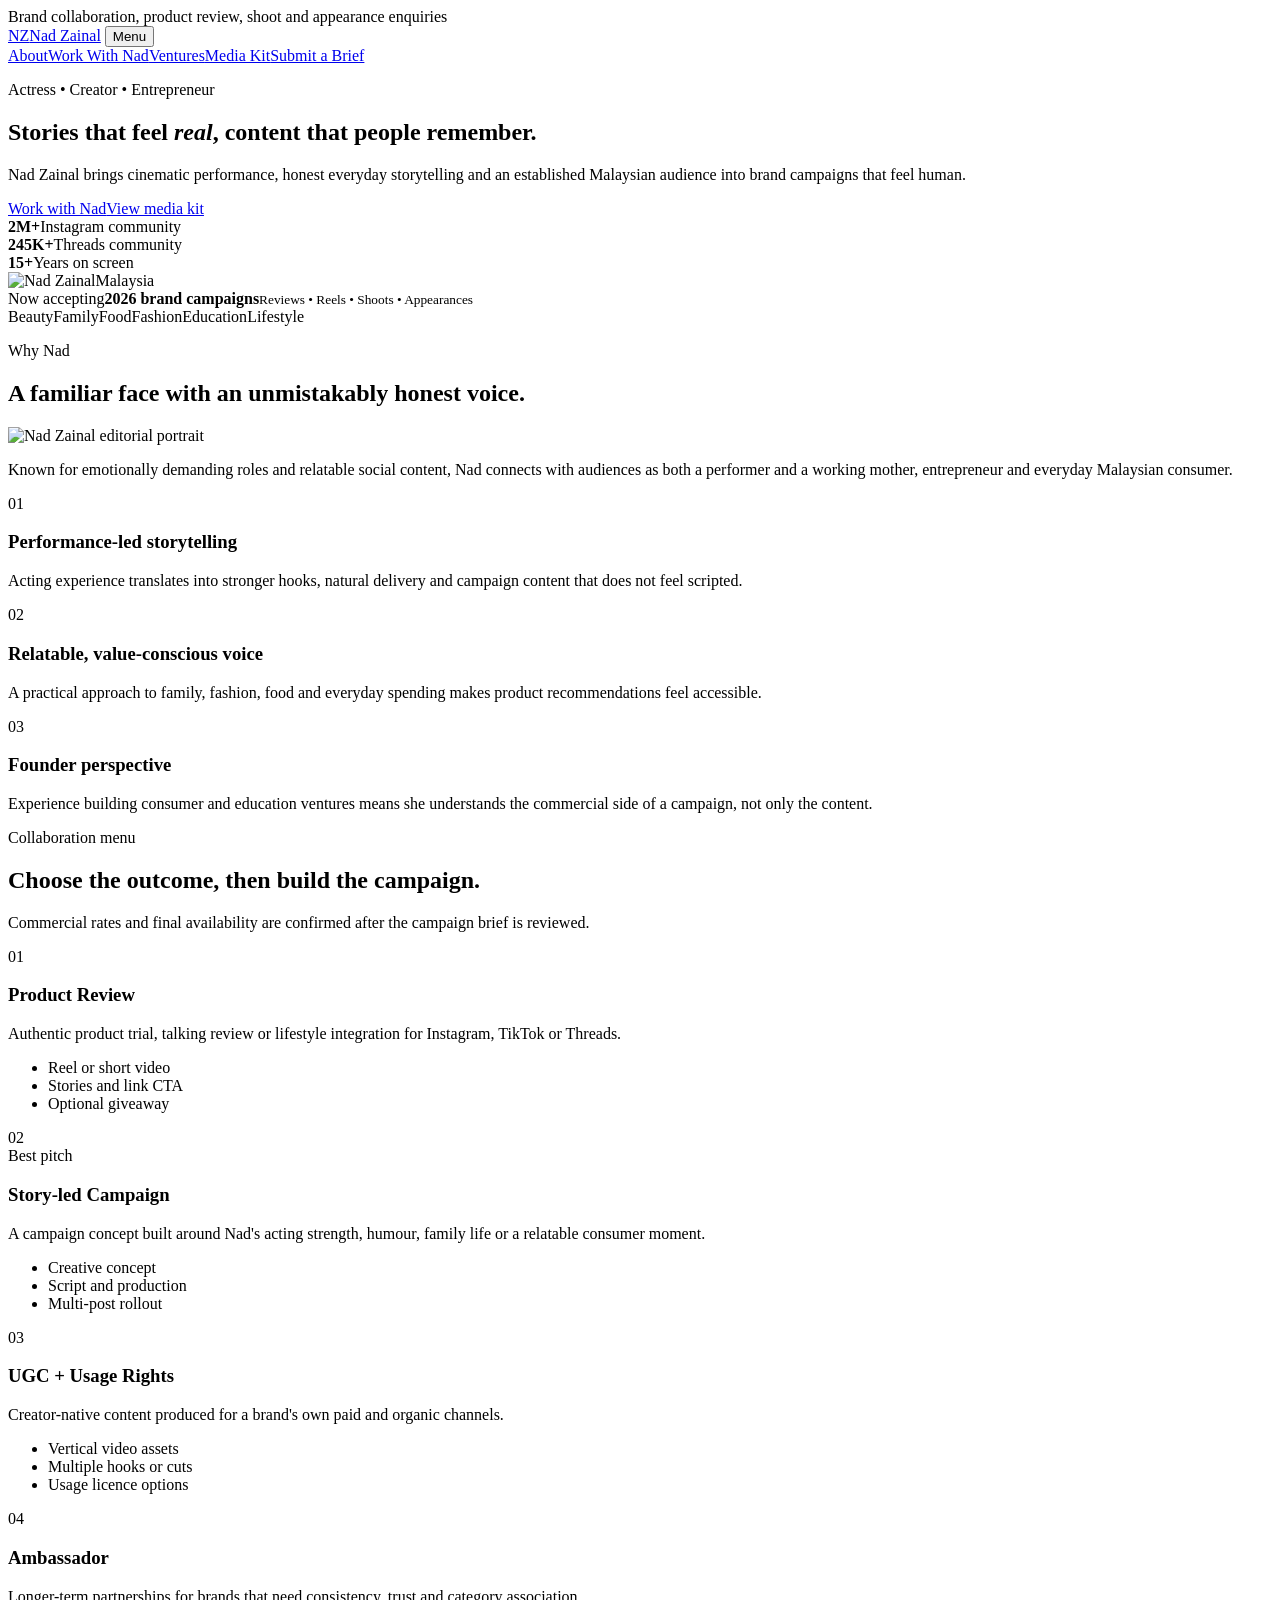
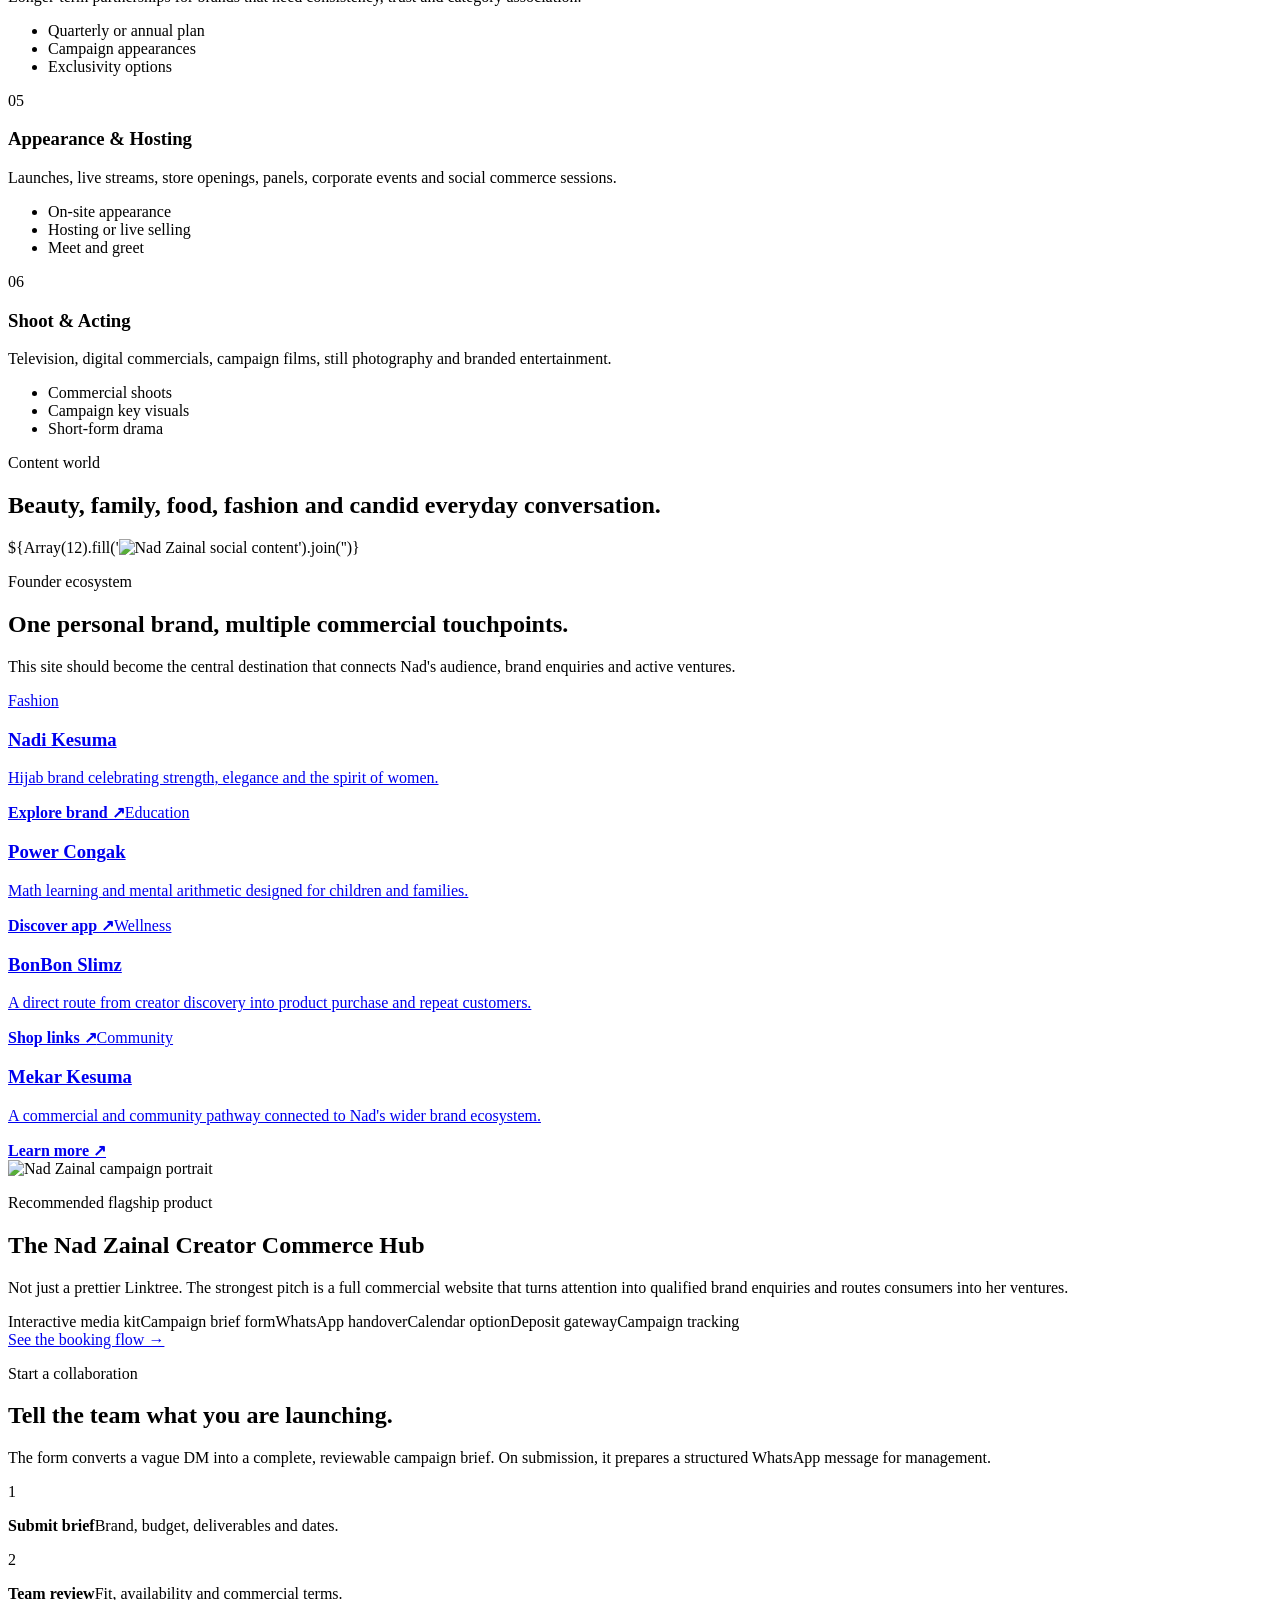
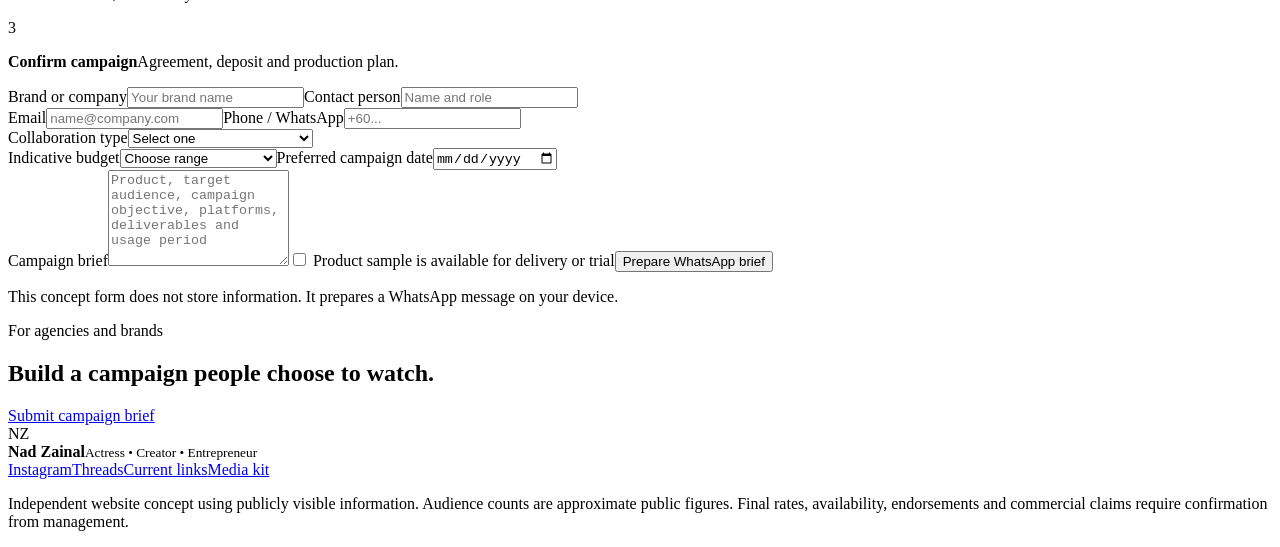
==== index.html @ e86af14c "Add Nad Zainal brand website" ====
<!doctype html>
<html lang="en">
<head>
  <meta charset="utf-8" />
  <meta name="viewport" content="width=device-width, initial-scale=1" />
  <meta name="description" content="Brand collaboration website concept for Nad Zainal, Malaysian actress, creator and entrepreneur." />
  <meta name="theme-color" content="#f7efe9" />
  <title>Nad Zainal | Actress, Creator & Entrepreneur</title>
  <link rel="preconnect" href="https://fonts.googleapis.com" />
  <link rel="preconnect" href="https://fonts.gstatic.com" crossorigin />
  <link href="https://fonts.googleapis.com/css2?family=DM+Sans:wght@400;500;600;700&family=Playfair+Display:ital,wght@0,600;0,700;1,600&display=swap" rel="stylesheet" />
  <link rel="stylesheet" href="styles.css" />
</head>
<body>
  <div class="announcement">Brand collaboration, product review, shoot and appearance enquiries</div>
  <header class="site-header">
    <a class="brand" href="#top" aria-label="Nad Zainal home"><span class="brand-mark">NZ</span><span>Nad Zainal</span></a>
    <button class="menu-button" aria-label="Open menu" aria-expanded="false">Menu</button>
    <nav class="nav-links" aria-label="Main navigation"><a href="#about">About</a><a href="#work">Work With Nad</a><a href="#ventures">Ventures</a><a href="media-kit.html">Media Kit</a><a class="nav-cta" href="#book">Submit a Brief</a></nav>
  </header>
  <main id="top">
    <section class="hero">
      <div class="hero-copy reveal">
        <p class="eyebrow">Actress • Creator • Entrepreneur</p>
        <h1>Stories that feel <em>real</em>, content that people remember.</h1>
        <p class="hero-lead">Nad Zainal brings cinematic performance, honest everyday storytelling and an established Malaysian audience into brand campaigns that feel human.</p>
        <div class="hero-actions"><a class="button primary" href="#book">Work with Nad</a><a class="button secondary" href="media-kit.html">View media kit</a></div>
        <div class="hero-stats"><div><strong>2M+</strong><span>Instagram community</span></div><div><strong>245K+</strong><span>Threads community</span></div><div><strong>15+</strong><span>Years on screen</span></div></div>
      </div>
      <div class="hero-visual reveal"><div class="hero-photo-wrap"><img src="https://tse2.mm.bing.net/th/id/OIP.6ci0zCUxZd0rWfUhyGT07wHaEW?pid=Api" alt="Nad Zainal" /><span class="photo-note">Malaysia</span></div><div class="floating-card"><span>Now accepting</span><strong>2026 brand campaigns</strong><small>Reviews • Reels • Shoots • Appearances</small></div></div>
    </section>
    <section class="logo-strip"><span>Beauty</span><i></i><span>Family</span><i></i><span>Food</span><i></i><span>Fashion</span><i></i><span>Education</span><i></i><span>Lifestyle</span></section>
    <section class="editorial-section" id="about">
      <div class="section-heading reveal"><p class="eyebrow">Why Nad</p><h2>A familiar face with an unmistakably honest voice.</h2></div>
      <div class="about-grid"><div class="about-image reveal"><img src="https://tse2.mm.bing.net/th/id/OIP.6ci0zCUxZd0rWfUhyGT07wHaEW?pid=Api" alt="Nad Zainal editorial portrait" /></div><div class="about-copy reveal"><p class="large-copy">Known for emotionally demanding roles and relatable social content, Nad connects with audiences as both a performer and a working mother, entrepreneur and everyday Malaysian consumer.</p><div class="value-list"><article><span>01</span><div><h3>Performance-led storytelling</h3><p>Acting experience translates into stronger hooks, natural delivery and campaign content that does not feel scripted.</p></div></article><article><span>02</span><div><h3>Relatable, value-conscious voice</h3><p>A practical approach to family, fashion, food and everyday spending makes product recommendations feel accessible.</p></div></article><article><span>03</span><div><h3>Founder perspective</h3><p>Experience building consumer and education ventures means she understands the commercial side of a campaign, not only the content.</p></div></article></div></div></div>
    </section>
    <section class="services-section" id="work">
      <div class="section-heading light reveal"><p class="eyebrow">Collaboration menu</p><h2>Choose the outcome, then build the campaign.</h2><p>Commercial rates and final availability are confirmed after the campaign brief is reviewed.</p></div>
      <div class="service-grid">
        <article class="service-card reveal"><span>01</span><h3>Product Review</h3><p>Authentic product trial, talking review or lifestyle integration for Instagram, TikTok or Threads.</p><ul><li>Reel or short video</li><li>Stories and link CTA</li><li>Optional giveaway</li></ul></article>
        <article class="service-card featured reveal"><span>02</span><div class="popular">Best pitch</div><h3>Story-led Campaign</h3><p>A campaign concept built around Nad's acting strength, humour, family life or a relatable consumer moment.</p><ul><li>Creative concept</li><li>Script and production</li><li>Multi-post rollout</li></ul></article>
        <article class="service-card reveal"><span>03</span><h3>UGC + Usage Rights</h3><p>Creator-native content produced for a brand's own paid and organic channels.</p><ul><li>Vertical video assets</li><li>Multiple hooks or cuts</li><li>Usage licence options</li></ul></article>
        <article class="service-card reveal"><span>04</span><h3>Ambassador</h3><p>Longer-term partnerships for brands that need consistency, trust and category association.</p><ul><li>Quarterly or annual plan</li><li>Campaign appearances</li><li>Exclusivity options</li></ul></article>
        <article class="service-card reveal"><span>05</span><h3>Appearance & Hosting</h3><p>Launches, live streams, store openings, panels, corporate events and social commerce sessions.</p><ul><li>On-site appearance</li><li>Hosting or live selling</li><li>Meet and greet</li></ul></article>
        <article class="service-card reveal"><span>06</span><h3>Shoot & Acting</h3><p>Television, digital commercials, campaign films, still photography and branded entertainment.</p><ul><li>Commercial shoots</li><li>Campaign key visuals</li><li>Short-form drama</li></ul></article>
      </div>
    </section>
    <section class="social-section"><div class="section-heading reveal"><p class="eyebrow">Content world</p><h2>Beauty, family, food, fashion and candid everyday conversation.</h2></div><div class="social-mosaic">${Array(12).fill('<img src="https://tse2.mm.bing.net/th/id/OIP.6ci0zCUxZd0rWfUhyGT07wHaEW?pid=Api" alt="Nad Zainal social content" />').join('')}</div></section>
    <section class="ventures-section" id="ventures"><div class="section-heading reveal"><p class="eyebrow">Founder ecosystem</p><h2>One personal brand, multiple commercial touchpoints.</h2><p>This site should become the central destination that connects Nad's audience, brand enquiries and active ventures.</p></div><div class="venture-grid"><a class="venture-card nadi reveal" href="https://legasikaryatama.com/nadi_kesuma/" target="_blank" rel="noopener"><span>Fashion</span><h3>Nadi Kesuma</h3><p>Hijab brand celebrating strength, elegance and the spirit of women.</p><b>Explore brand ↗</b></a><a class="venture-card power reveal" href="https://legasikaryatama.com/" target="_blank" rel="noopener"><span>Education</span><h3>Power Congak</h3><p>Math learning and mental arithmetic designed for children and families.</p><b>Discover app ↗</b></a><a class="venture-card slimz reveal" href="https://linktr.ee/nadzainal" target="_blank" rel="noopener"><span>Wellness</span><h3>BonBon Slimz</h3><p>A direct route from creator discovery into product purchase and repeat customers.</p><b>Shop links ↗</b></a><a class="venture-card mekar reveal" href="https://linktr.ee/nadzainal" target="_blank" rel="noopener"><span>Community</span><h3>Mekar Kesuma</h3><p>A commercial and community pathway connected to Nad's wider brand ecosystem.</p><b>Learn more ↗</b></a></div></section>
    <section class="campaign-section"><div class="campaign-image reveal"><img src="https://tse2.mm.bing.net/th/id/OIP.6ci0zCUxZd0rWfUhyGT07wHaEW?pid=Api" alt="Nad Zainal campaign portrait" /></div><div class="campaign-copy reveal"><p class="eyebrow">Recommended flagship product</p><h2>The Nad Zainal Creator Commerce Hub</h2><p>Not just a prettier Linktree. The strongest pitch is a full commercial website that turns attention into qualified brand enquiries and routes consumers into her ventures.</p><div class="feature-chips"><span>Interactive media kit</span><span>Campaign brief form</span><span>WhatsApp handover</span><span>Calendar option</span><span>Deposit gateway</span><span>Campaign tracking</span></div><a class="text-link" href="#book">See the booking flow →</a></div></section>
    <section class="booking-section" id="book"><div class="booking-intro reveal"><p class="eyebrow">Start a collaboration</p><h2>Tell the team what you are launching.</h2><p>The form converts a vague DM into a complete, reviewable campaign brief. On submission, it prepares a structured WhatsApp message for management.</p><div class="process"><div><span>1</span><p><strong>Submit brief</strong>Brand, budget, deliverables and dates.</p></div><div><span>2</span><p><strong>Team review</strong>Fit, availability and commercial terms.</p></div><div><span>3</span><p><strong>Confirm campaign</strong>Agreement, deposit and production plan.</p></div></div></div><form class="brief-form reveal" id="briefForm"><div class="field-row"><label>Brand or company<input name="brand" required placeholder="Your brand name" /></label><label>Contact person<input name="contact" required placeholder="Name and role" /></label></div><div class="field-row"><label>Email<input name="email" type="email" required placeholder="name@company.com" /></label><label>Phone / WhatsApp<input name="phone" required placeholder="+60..." /></label></div><label>Collaboration type<select name="type" required><option value="">Select one</option><option>Product review</option><option>Story-led social campaign</option><option>UGC and usage rights</option><option>Brand ambassador</option><option>Appearance or hosting</option><option>Commercial shoot or acting</option><option>Other</option></select></label><div class="field-row"><label>Indicative budget<select name="budget" required><option value="">Choose range</option><option>Below RM5,000</option><option>RM5,000 - RM15,000</option><option>RM15,000 - RM30,000</option><option>RM30,000 - RM60,000</option><option>Above RM60,000</option><option>Requesting quotation</option></select></label><label>Preferred campaign date<input name="date" type="date" /></label></div><label>Campaign brief<textarea name="brief" required rows="6" placeholder="Product, target audience, campaign objective, platforms, deliverables and usage period"></textarea></label><label class="consent"><input name="sample" type="checkbox" /> Product sample is available for delivery or trial</label><button class="button primary submit-button" type="submit">Prepare WhatsApp brief</button><p class="form-note">This concept form does not store information. It prepares a WhatsApp message on your device.</p></form></section>
    <section class="final-cta"><div><p class="eyebrow">For agencies and brands</p><h2>Build a campaign people choose to watch.</h2></div><a class="button dark" href="#book">Submit campaign brief</a></section>
  </main>
  <footer><div class="footer-brand"><span class="brand-mark">NZ</span><div><strong>Nad Zainal</strong><small>Actress • Creator • Entrepreneur</small></div></div><div class="footer-links"><a href="https://www.instagram.com/nad.zainal/" target="_blank" rel="noopener">Instagram</a><a href="https://www.threads.com/@nad.zainal" target="_blank" rel="noopener">Threads</a><a href="https://linktr.ee/nadzainal" target="_blank" rel="noopener">Current links</a><a href="media-kit.html">Media kit</a></div><p class="disclaimer">Independent website concept using publicly visible information. Audience counts are approximate public figures. Final rates, availability, endorsements and commercial claims require confirmation from management.</p></footer>
  <div class="toast" id="toast" role="status" aria-live="polite"></div><script src="script.js"></script>
</body>
</html>
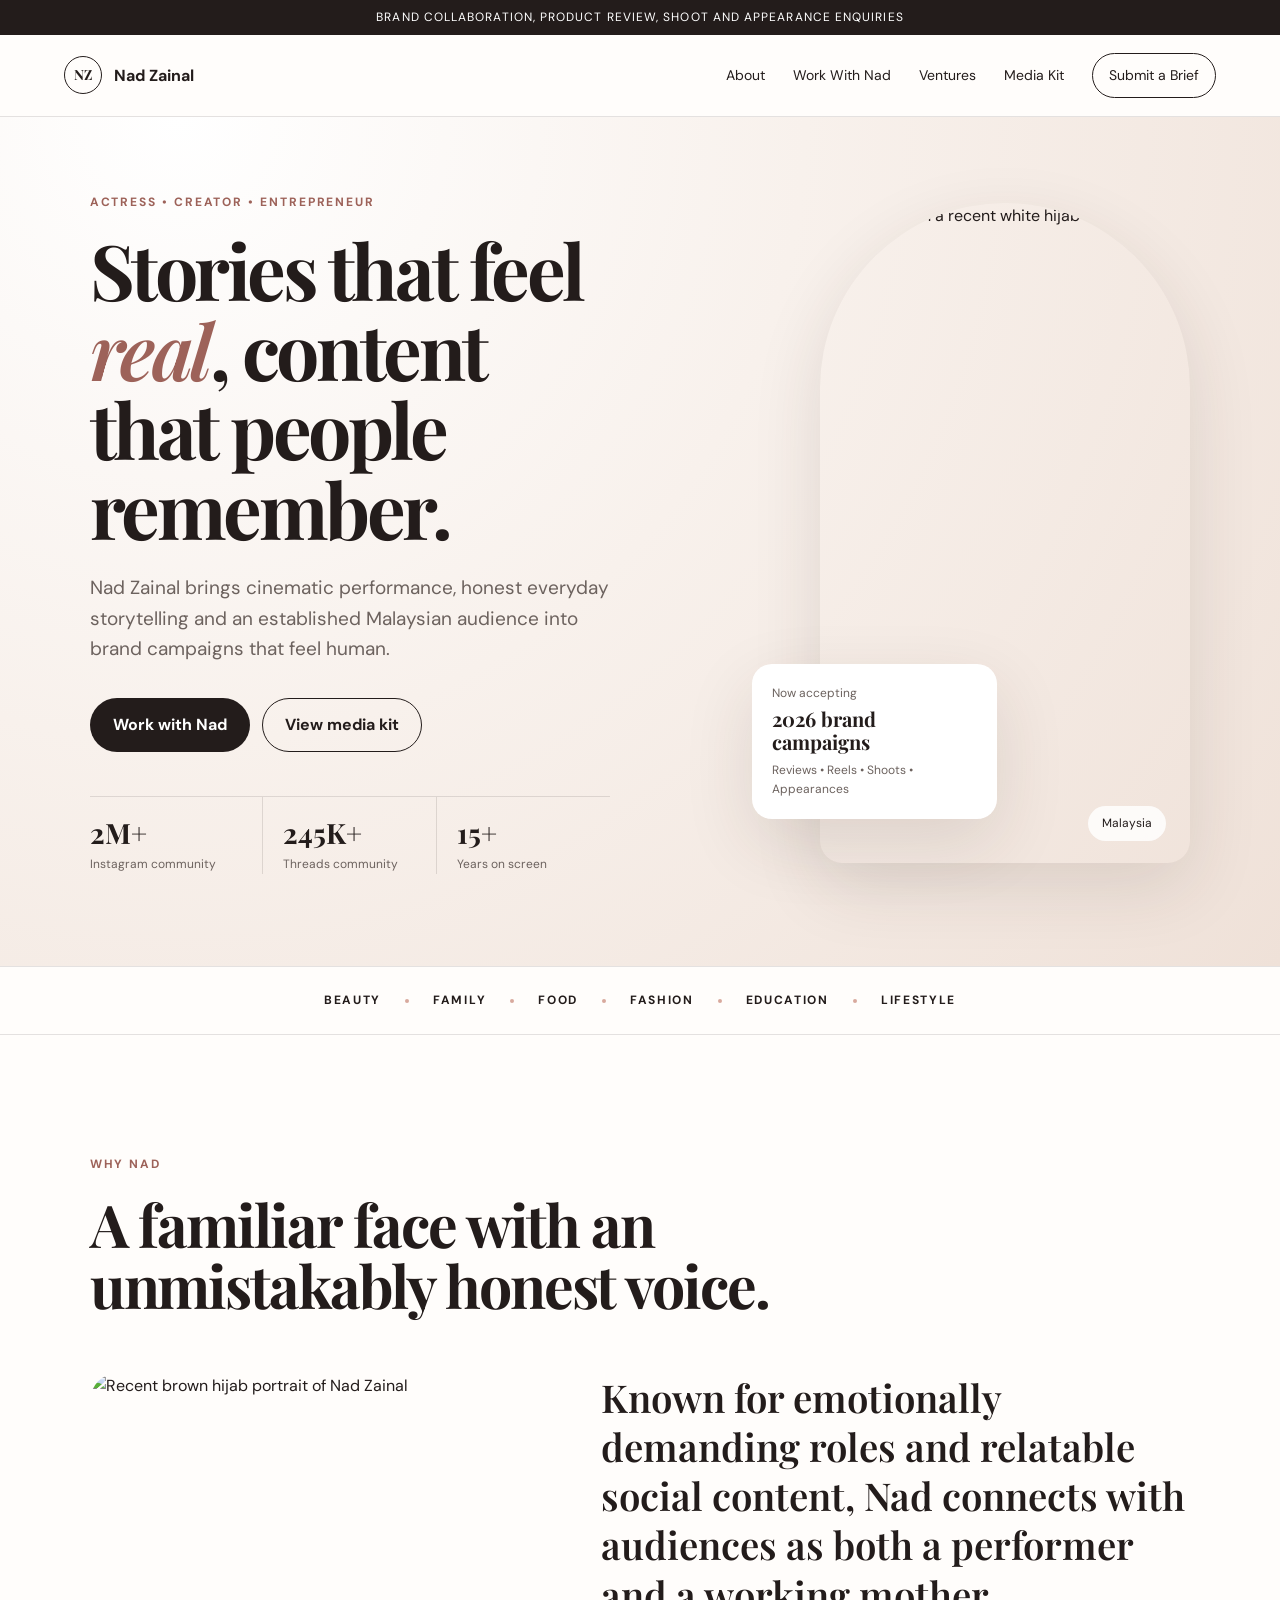
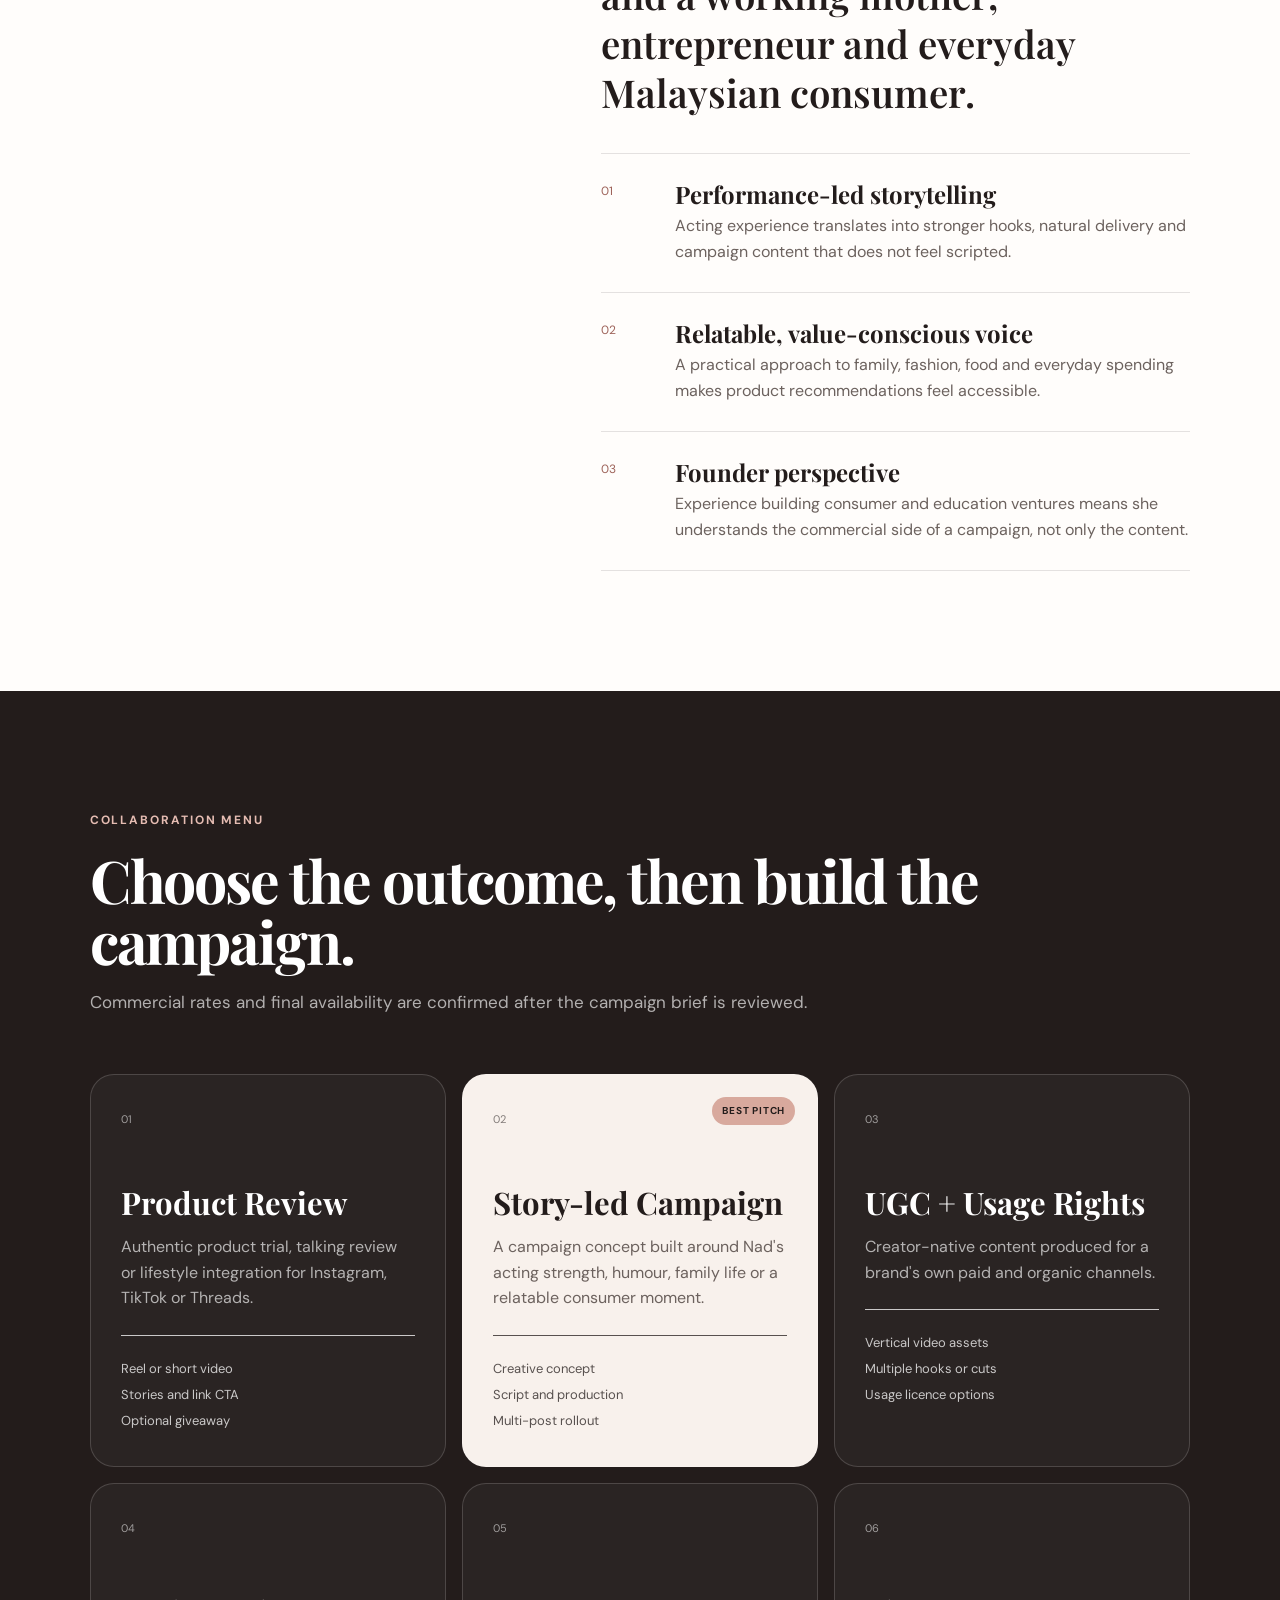
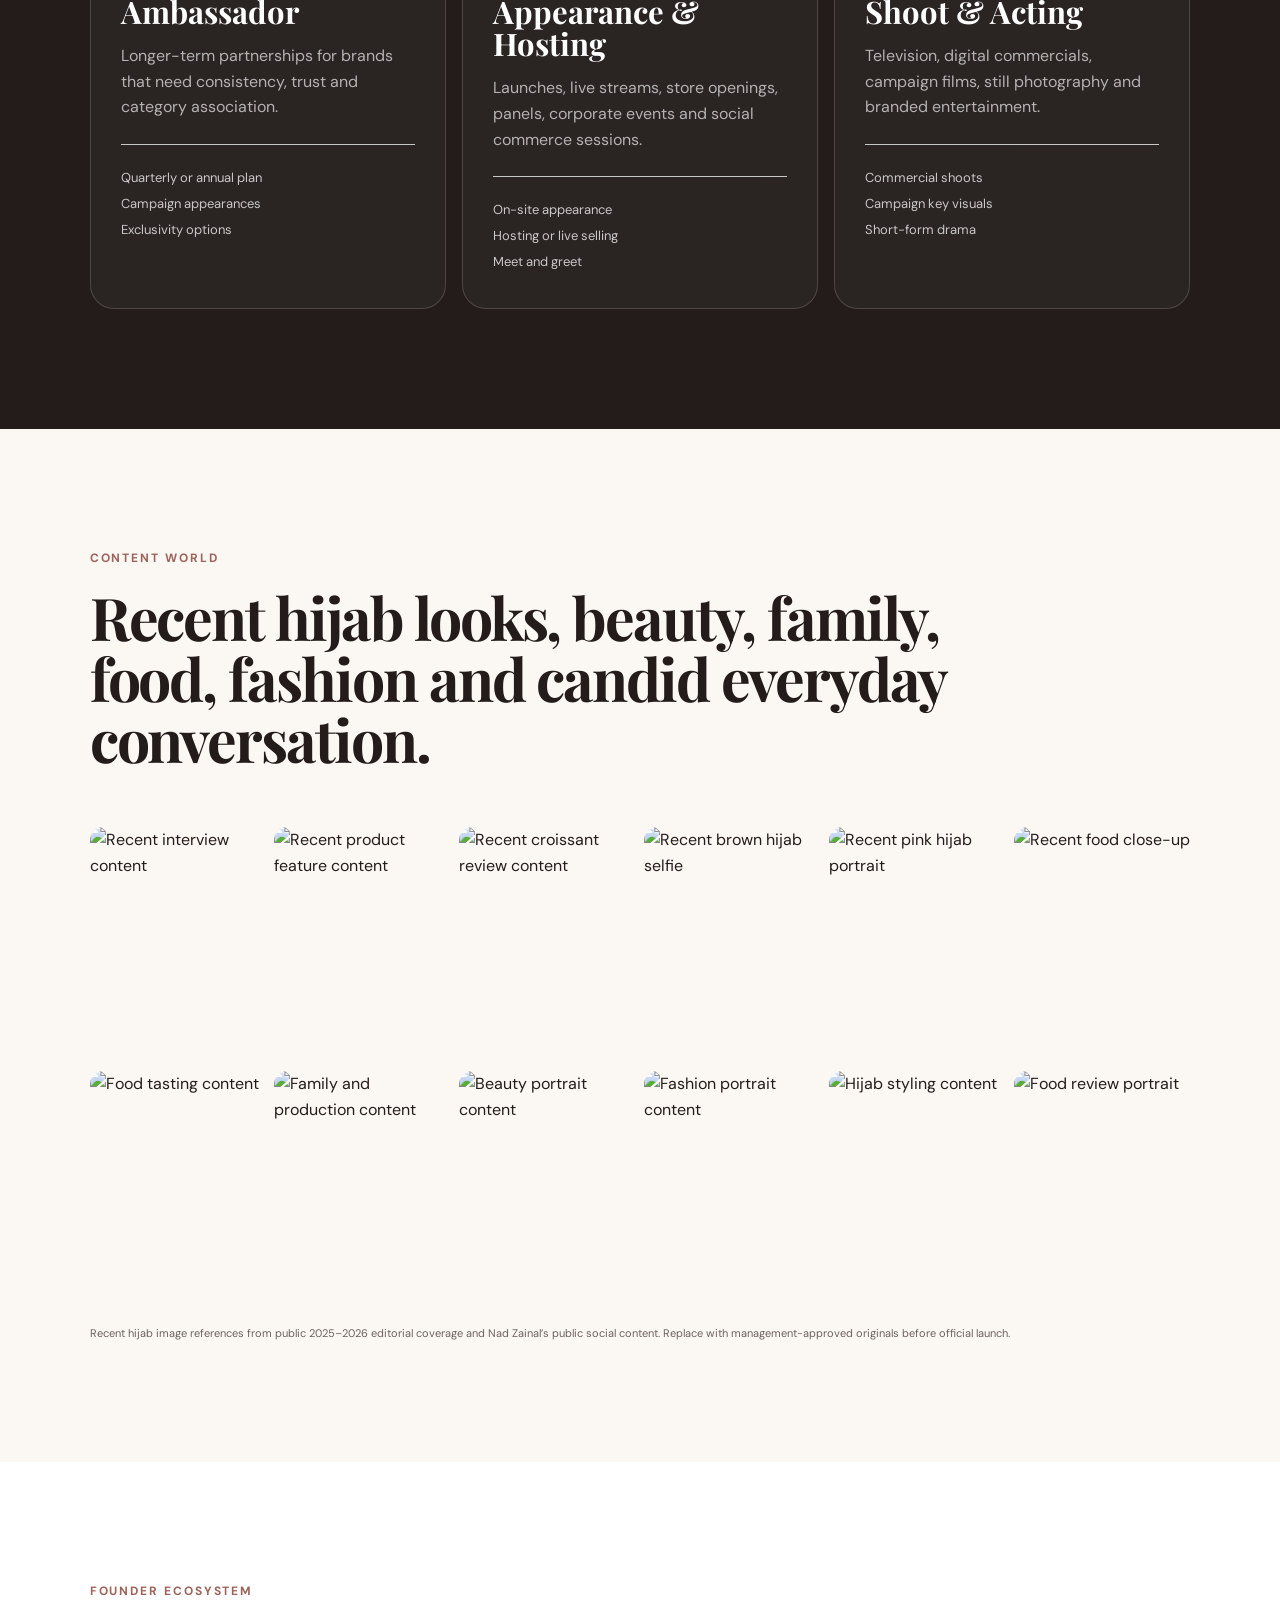
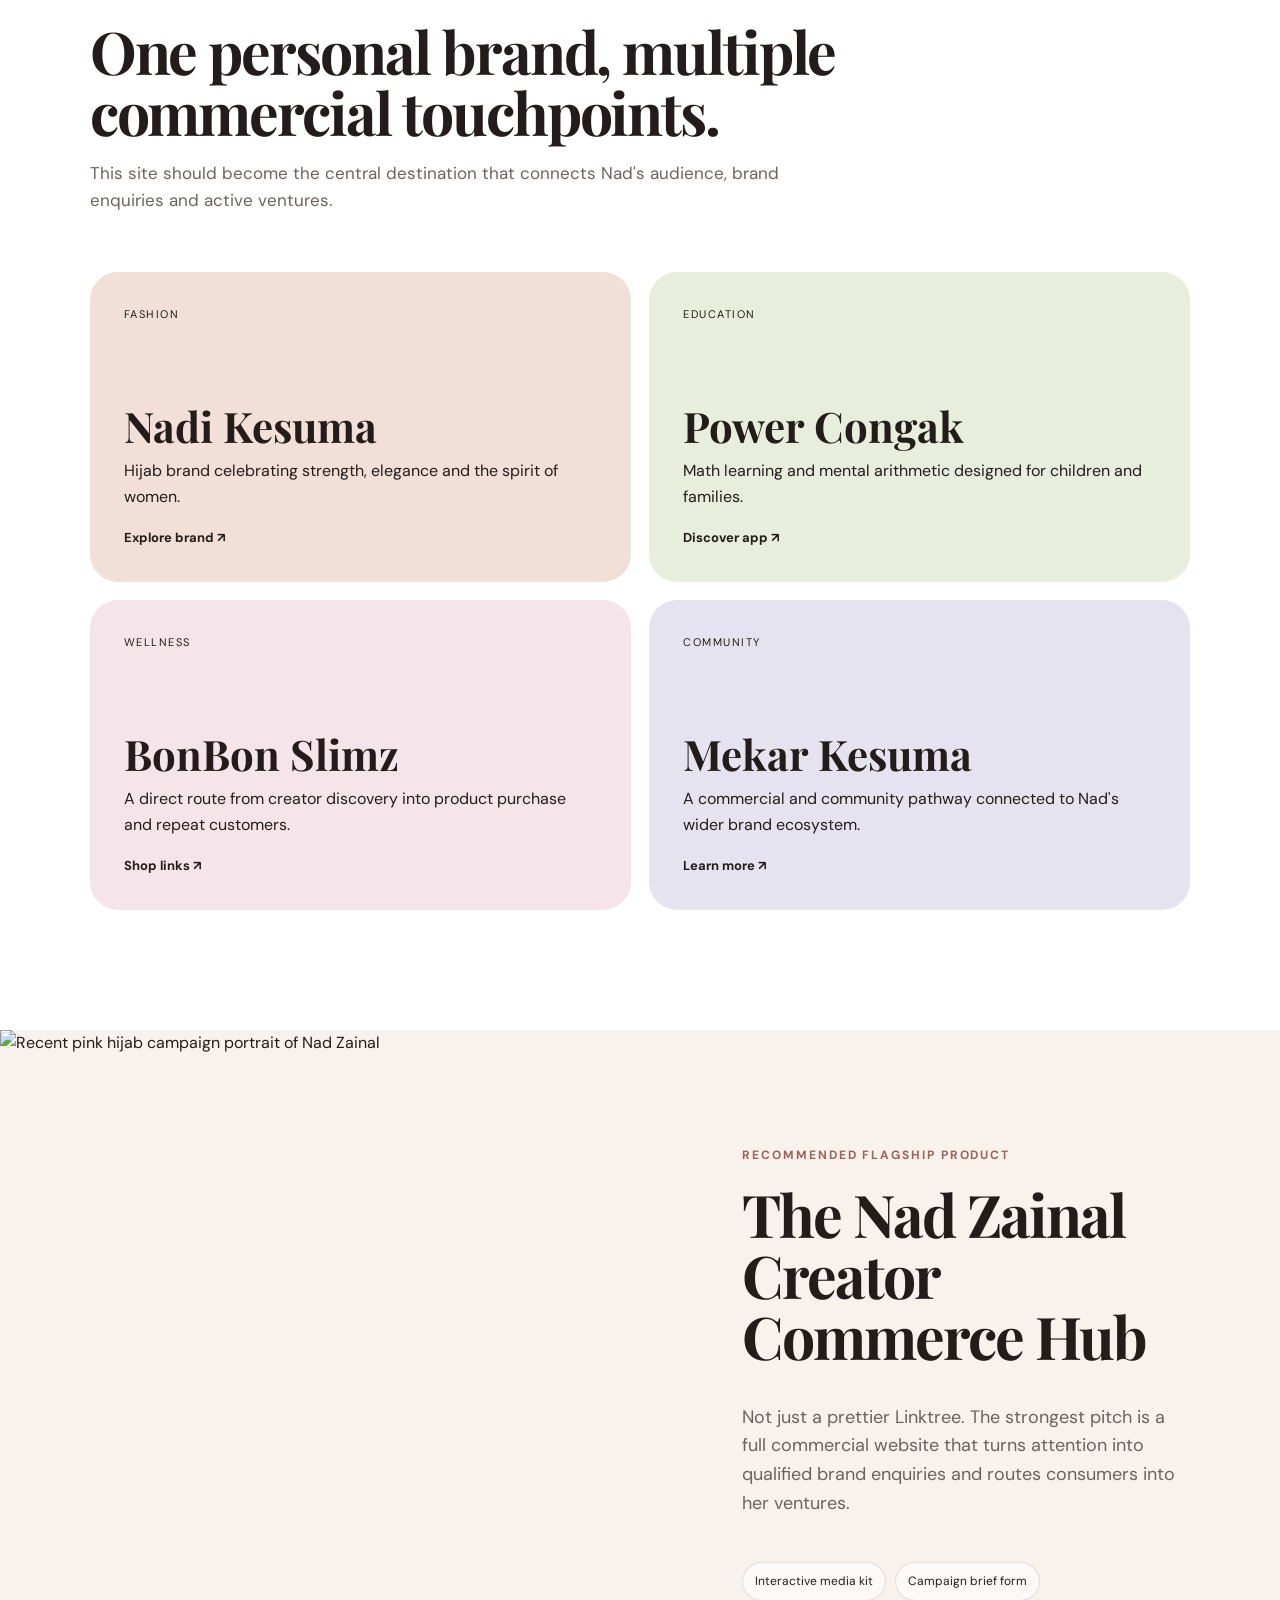
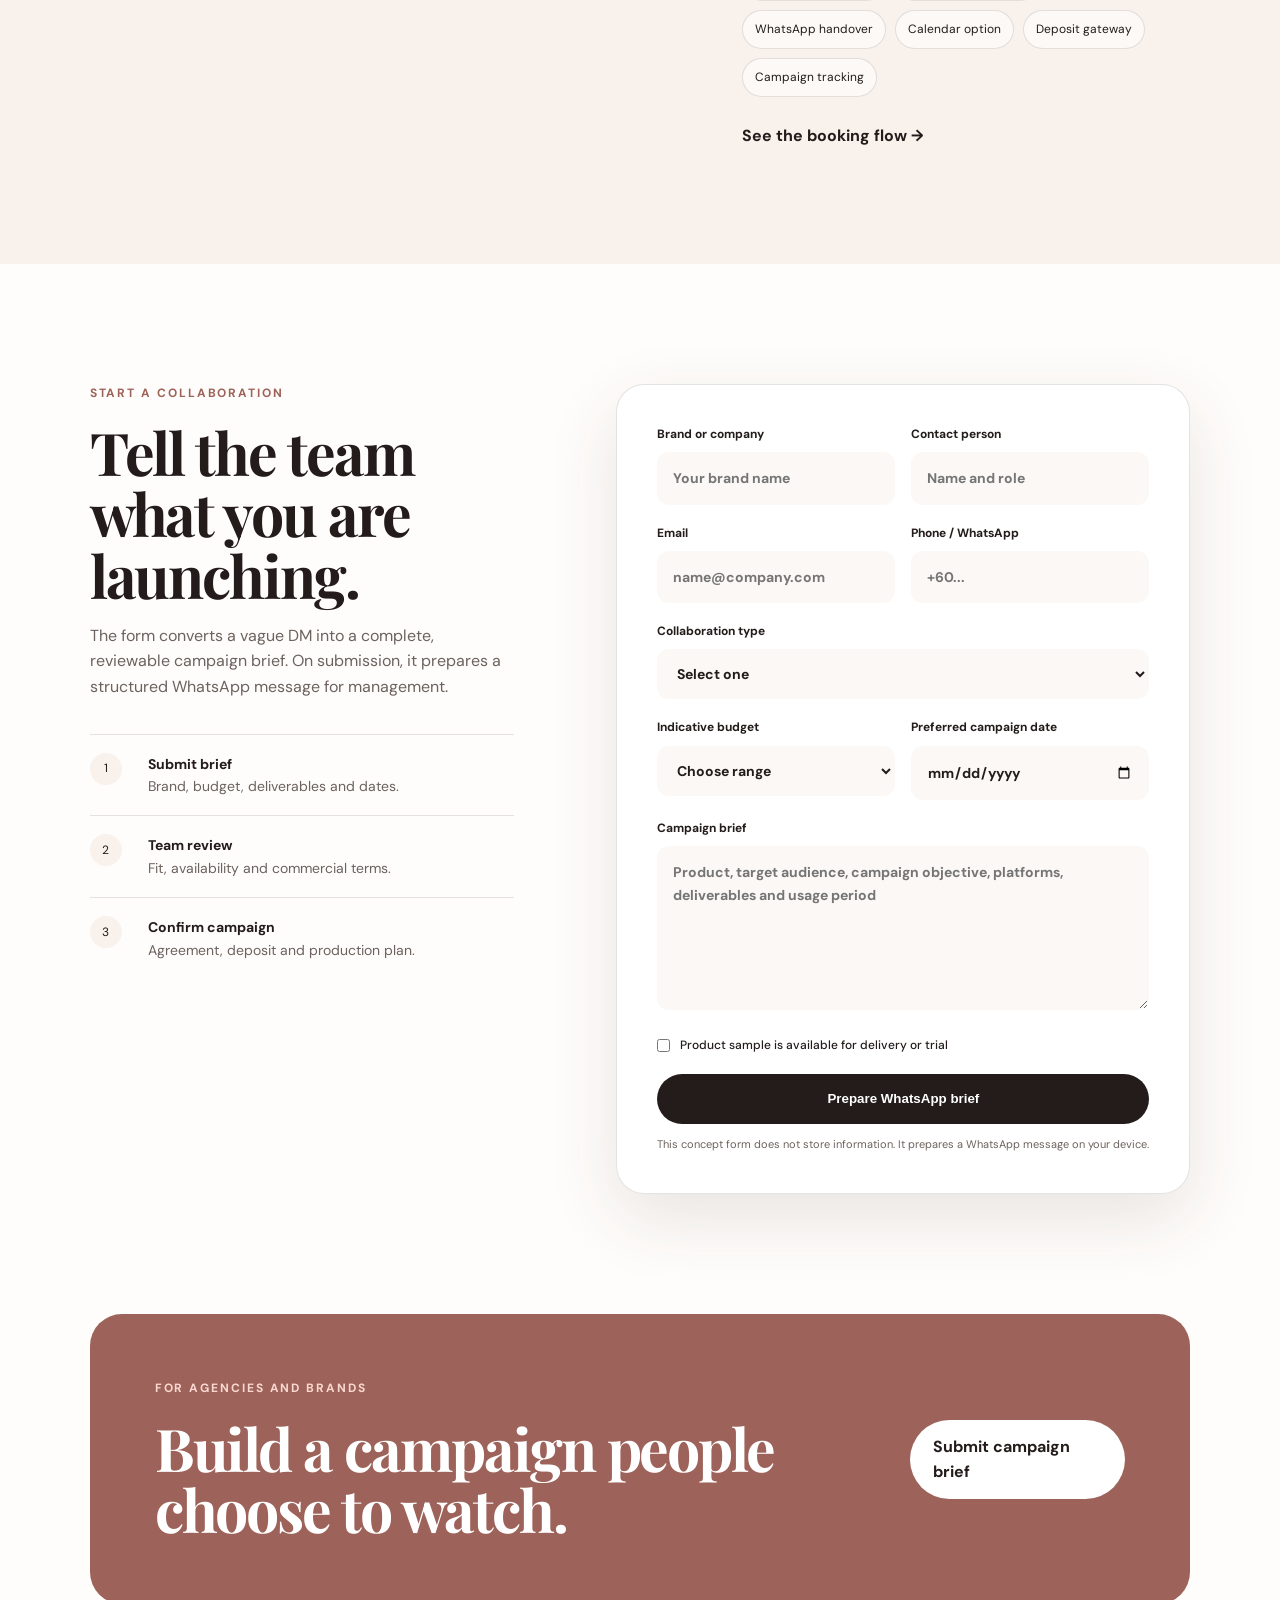
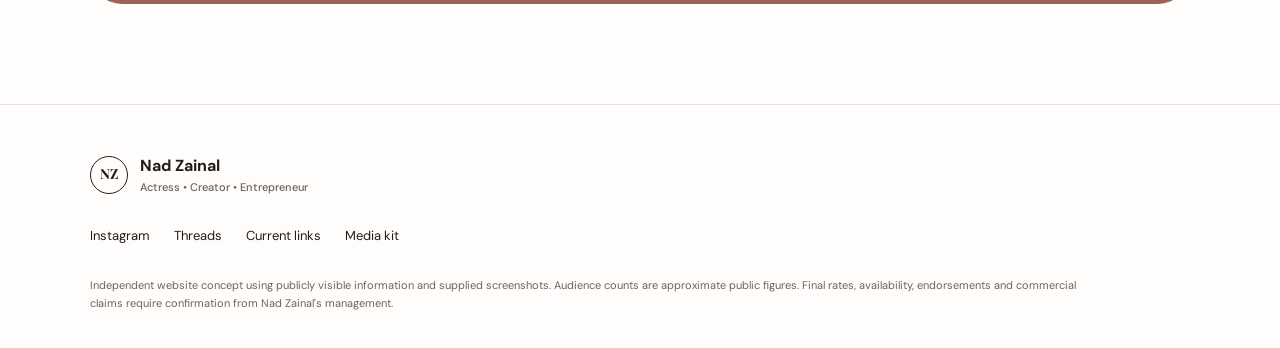
==== commit 266e532e: "Replace old photos with recent hijab image set" ====
--- a/index.html
+++ b/index.html
@@ -3,7 +3,7 @@
 <head>
   <meta charset="utf-8" />
   <meta name="viewport" content="width=device-width, initial-scale=1" />
-  <meta name="description" content="Brand collaboration website concept for Nad Zainal, Malaysian actress, creator and entrepreneur." />
+  <meta name="description" content="Official brand collaboration concept website for Nad Zainal, Malaysian actress, creator and entrepreneur." />
   <meta name="theme-color" content="#f7efe9" />
   <title>Nad Zainal | Actress, Creator & Entrepreneur</title>
   <link rel="preconnect" href="https://fonts.googleapis.com" />
@@ -13,29 +13,79 @@
 </head>
 <body>
   <div class="announcement">Brand collaboration, product review, shoot and appearance enquiries</div>
+
   <header class="site-header">
-    <a class="brand" href="#top" aria-label="Nad Zainal home"><span class="brand-mark">NZ</span><span>Nad Zainal</span></a>
+    <a class="brand" href="#top" aria-label="Nad Zainal home">
+      <span class="brand-mark">NZ</span>
+      <span>Nad Zainal</span>
+    </a>
     <button class="menu-button" aria-label="Open menu" aria-expanded="false">Menu</button>
-    <nav class="nav-links" aria-label="Main navigation"><a href="#about">About</a><a href="#work">Work With Nad</a><a href="#ventures">Ventures</a><a href="media-kit.html">Media Kit</a><a class="nav-cta" href="#book">Submit a Brief</a></nav>
+    <nav class="nav-links" aria-label="Main navigation">
+      <a href="#about">About</a>
+      <a href="#work">Work With Nad</a>
+      <a href="#ventures">Ventures</a>
+      <a href="media-kit.html">Media Kit</a>
+      <a class="nav-cta" href="#book">Submit a Brief</a>
+    </nav>
   </header>
+
   <main id="top">
     <section class="hero">
       <div class="hero-copy reveal">
         <p class="eyebrow">Actress • Creator • Entrepreneur</p>
         <h1>Stories that feel <em>real</em>, content that people remember.</h1>
         <p class="hero-lead">Nad Zainal brings cinematic performance, honest everyday storytelling and an established Malaysian audience into brand campaigns that feel human.</p>
-        <div class="hero-actions"><a class="button primary" href="#book">Work with Nad</a><a class="button secondary" href="media-kit.html">View media kit</a></div>
-        <div class="hero-stats"><div><strong>2M+</strong><span>Instagram community</span></div><div><strong>245K+</strong><span>Threads community</span></div><div><strong>15+</strong><span>Years on screen</span></div></div>
+        <div class="hero-actions">
+          <a class="button primary" href="#book">Work with Nad</a>
+          <a class="button secondary" href="media-kit.html">View media kit</a>
+        </div>
+        <div class="hero-stats" aria-label="Public social audience">
+          <div><strong>2M+</strong><span>Instagram community</span></div>
+          <div><strong>245K+</strong><span>Threads community</span></div>
+          <div><strong>15+</strong><span>Years on screen</span></div>
+        </div>
       </div>
-      <div class="hero-visual reveal"><div class="hero-photo-wrap"><img src="https://tse2.mm.bing.net/th/id/OIP.6ci0zCUxZd0rWfUhyGT07wHaEW?pid=Api" alt="Nad Zainal" /><span class="photo-note">Malaysia</span></div><div class="floating-card"><span>Now accepting</span><strong>2026 brand campaigns</strong><small>Reviews • Reels • Shoots • Appearances</small></div></div>
+      <div class="hero-visual reveal">
+        <div class="hero-photo-wrap">
+          <img referrerpolicy="no-referrer" src="https://assets.thevocket.com/sites/1/2025/02/nad-zainal-hantar-anak.jpg" alt="Nad Zainal in a recent white hijab studio portrait" />
+          <span class="photo-note">Malaysia</span>
+        </div>
+        <div class="floating-card">
+          <span>Now accepting</span>
+          <strong>2026 brand campaigns</strong>
+          <small>Reviews • Reels • Shoots • Appearances</small>
+        </div>
+      </div>
     </section>
-    <section class="logo-strip"><span>Beauty</span><i></i><span>Family</span><i></i><span>Food</span><i></i><span>Fashion</span><i></i><span>Education</span><i></i><span>Lifestyle</span></section>
+
+    <section class="logo-strip" aria-label="Collaboration categories">
+      <span>Beauty</span><i></i><span>Family</span><i></i><span>Food</span><i></i><span>Fashion</span><i></i><span>Education</span><i></i><span>Lifestyle</span>
+    </section>
+
     <section class="editorial-section" id="about">
-      <div class="section-heading reveal"><p class="eyebrow">Why Nad</p><h2>A familiar face with an unmistakably honest voice.</h2></div>
-      <div class="about-grid"><div class="about-image reveal"><img src="https://tse2.mm.bing.net/th/id/OIP.6ci0zCUxZd0rWfUhyGT07wHaEW?pid=Api" alt="Nad Zainal editorial portrait" /></div><div class="about-copy reveal"><p class="large-copy">Known for emotionally demanding roles and relatable social content, Nad connects with audiences as both a performer and a working mother, entrepreneur and everyday Malaysian consumer.</p><div class="value-list"><article><span>01</span><div><h3>Performance-led storytelling</h3><p>Acting experience translates into stronger hooks, natural delivery and campaign content that does not feel scripted.</p></div></article><article><span>02</span><div><h3>Relatable, value-conscious voice</h3><p>A practical approach to family, fashion, food and everyday spending makes product recommendations feel accessible.</p></div></article><article><span>03</span><div><h3>Founder perspective</h3><p>Experience building consumer and education ventures means she understands the commercial side of a campaign, not only the content.</p></div></article></div></div></div>
+      <div class="section-heading reveal">
+        <p class="eyebrow">Why Nad</p>
+        <h2>A familiar face with an unmistakably honest voice.</h2>
+      </div>
+      <div class="about-grid">
+        <div class="about-image reveal"><img referrerpolicy="no-referrer" src="https://assets.thevocket.com/sites/1/2025/02/nadi-zainal.jpg" alt="Recent brown hijab portrait of Nad Zainal" /></div>
+        <div class="about-copy reveal">
+          <p class="large-copy">Known for emotionally demanding roles and relatable social content, Nad connects with audiences as both a performer and a working mother, entrepreneur and everyday Malaysian consumer.</p>
+          <div class="value-list">
+            <article><span>01</span><div><h3>Performance-led storytelling</h3><p>Acting experience translates into stronger hooks, natural delivery and campaign content that does not feel scripted.</p></div></article>
+            <article><span>02</span><div><h3>Relatable, value-conscious voice</h3><p>A practical approach to family, fashion, food and everyday spending makes product recommendations feel accessible.</p></div></article>
+            <article><span>03</span><div><h3>Founder perspective</h3><p>Experience building consumer and education ventures means she understands the commercial side of a campaign, not only the content.</p></div></article>
+          </div>
+        </div>
+      </div>
     </section>
+
     <section class="services-section" id="work">
-      <div class="section-heading light reveal"><p class="eyebrow">Collaboration menu</p><h2>Choose the outcome, then build the campaign.</h2><p>Commercial rates and final availability are confirmed after the campaign brief is reviewed.</p></div>
+      <div class="section-heading light reveal">
+        <p class="eyebrow">Collaboration menu</p>
+        <h2>Choose the outcome, then build the campaign.</h2>
+        <p>Commercial rates and final availability are confirmed after the campaign brief is reviewed.</p>
+      </div>
       <div class="service-grid">
         <article class="service-card reveal"><span>01</span><h3>Product Review</h3><p>Authentic product trial, talking review or lifestyle integration for Instagram, TikTok or Threads.</p><ul><li>Reel or short video</li><li>Stories and link CTA</li><li>Optional giveaway</li></ul></article>
         <article class="service-card featured reveal"><span>02</span><div class="popular">Best pitch</div><h3>Story-led Campaign</h3><p>A campaign concept built around Nad's acting strength, humour, family life or a relatable consumer moment.</p><ul><li>Creative concept</li><li>Script and production</li><li>Multi-post rollout</li></ul></article>
@@ -45,13 +95,99 @@
         <article class="service-card reveal"><span>06</span><h3>Shoot & Acting</h3><p>Television, digital commercials, campaign films, still photography and branded entertainment.</p><ul><li>Commercial shoots</li><li>Campaign key visuals</li><li>Short-form drama</li></ul></article>
       </div>
     </section>
-    <section class="social-section"><div class="section-heading reveal"><p class="eyebrow">Content world</p><h2>Beauty, family, food, fashion and candid everyday conversation.</h2></div><div class="social-mosaic">${Array(12).fill('<img src="https://tse2.mm.bing.net/th/id/OIP.6ci0zCUxZd0rWfUhyGT07wHaEW?pid=Api" alt="Nad Zainal social content" />').join('')}</div></section>
-    <section class="ventures-section" id="ventures"><div class="section-heading reveal"><p class="eyebrow">Founder ecosystem</p><h2>One personal brand, multiple commercial touchpoints.</h2><p>This site should become the central destination that connects Nad's audience, brand enquiries and active ventures.</p></div><div class="venture-grid"><a class="venture-card nadi reveal" href="https://legasikaryatama.com/nadi_kesuma/" target="_blank" rel="noopener"><span>Fashion</span><h3>Nadi Kesuma</h3><p>Hijab brand celebrating strength, elegance and the spirit of women.</p><b>Explore brand ↗</b></a><a class="venture-card power reveal" href="https://legasikaryatama.com/" target="_blank" rel="noopener"><span>Education</span><h3>Power Congak</h3><p>Math learning and mental arithmetic designed for children and families.</p><b>Discover app ↗</b></a><a class="venture-card slimz reveal" href="https://linktr.ee/nadzainal" target="_blank" rel="noopener"><span>Wellness</span><h3>BonBon Slimz</h3><p>A direct route from creator discovery into product purchase and repeat customers.</p><b>Shop links ↗</b></a><a class="venture-card mekar reveal" href="https://linktr.ee/nadzainal" target="_blank" rel="noopener"><span>Community</span><h3>Mekar Kesuma</h3><p>A commercial and community pathway connected to Nad's wider brand ecosystem.</p><b>Learn more ↗</b></a></div></section>
-    <section class="campaign-section"><div class="campaign-image reveal"><img src="https://tse2.mm.bing.net/th/id/OIP.6ci0zCUxZd0rWfUhyGT07wHaEW?pid=Api" alt="Nad Zainal campaign portrait" /></div><div class="campaign-copy reveal"><p class="eyebrow">Recommended flagship product</p><h2>The Nad Zainal Creator Commerce Hub</h2><p>Not just a prettier Linktree. The strongest pitch is a full commercial website that turns attention into qualified brand enquiries and routes consumers into her ventures.</p><div class="feature-chips"><span>Interactive media kit</span><span>Campaign brief form</span><span>WhatsApp handover</span><span>Calendar option</span><span>Deposit gateway</span><span>Campaign tracking</span></div><a class="text-link" href="#book">See the booking flow →</a></div></section>
-    <section class="booking-section" id="book"><div class="booking-intro reveal"><p class="eyebrow">Start a collaboration</p><h2>Tell the team what you are launching.</h2><p>The form converts a vague DM into a complete, reviewable campaign brief. On submission, it prepares a structured WhatsApp message for management.</p><div class="process"><div><span>1</span><p><strong>Submit brief</strong>Brand, budget, deliverables and dates.</p></div><div><span>2</span><p><strong>Team review</strong>Fit, availability and commercial terms.</p></div><div><span>3</span><p><strong>Confirm campaign</strong>Agreement, deposit and production plan.</p></div></div></div><form class="brief-form reveal" id="briefForm"><div class="field-row"><label>Brand or company<input name="brand" required placeholder="Your brand name" /></label><label>Contact person<input name="contact" required placeholder="Name and role" /></label></div><div class="field-row"><label>Email<input name="email" type="email" required placeholder="name@company.com" /></label><label>Phone / WhatsApp<input name="phone" required placeholder="+60..." /></label></div><label>Collaboration type<select name="type" required><option value="">Select one</option><option>Product review</option><option>Story-led social campaign</option><option>UGC and usage rights</option><option>Brand ambassador</option><option>Appearance or hosting</option><option>Commercial shoot or acting</option><option>Other</option></select></label><div class="field-row"><label>Indicative budget<select name="budget" required><option value="">Choose range</option><option>Below RM5,000</option><option>RM5,000 - RM15,000</option><option>RM15,000 - RM30,000</option><option>RM30,000 - RM60,000</option><option>Above RM60,000</option><option>Requesting quotation</option></select></label><label>Preferred campaign date<input name="date" type="date" /></label></div><label>Campaign brief<textarea name="brief" required rows="6" placeholder="Product, target audience, campaign objective, platforms, deliverables and usage period"></textarea></label><label class="consent"><input name="sample" type="checkbox" /> Product sample is available for delivery or trial</label><button class="button primary submit-button" type="submit">Prepare WhatsApp brief</button><p class="form-note">This concept form does not store information. It prepares a WhatsApp message on your device.</p></form></section>
-    <section class="final-cta"><div><p class="eyebrow">For agencies and brands</p><h2>Build a campaign people choose to watch.</h2></div><a class="button dark" href="#book">Submit campaign brief</a></section>
+
+    <section class="social-section">
+      <div class="section-heading reveal">
+        <p class="eyebrow">Content world</p>
+        <h2>Recent hijab looks, beauty, family, food, fashion and candid everyday conversation.</h2>
+      </div>
+      <div class="social-mosaic" aria-label="Recent public Instagram content collage">
+        <img referrerpolicy="no-referrer" src="https://www.utusan.com.my/wp-content/uploads/nad.jpg" alt="Recent interview content" />
+        <img referrerpolicy="no-referrer" src="https://cassette.sphdigital.com.sg/image/beritaharian/2217ca06c5c16e3fb066432f7d577b57f8e0a1fbe90cef8c3c035644bc41b26f?w=960" alt="Recent product feature content" />
+        <img referrerpolicy="no-referrer" src="https://cassette.sphdigital.com.sg/image/beritaharian/5d2ecf1b1feffcca24eed6ae09bcf02a533ddb7fb900ebfe69ff646027f86c83?w=960" alt="Recent croissant review content" />
+        <img referrerpolicy="no-referrer" src="https://assets.thevocket.com/sites/1/2025/02/nad-zainal-hantar-anak.jpg" alt="Recent brown hijab selfie" />
+        <img referrerpolicy="no-referrer" src="https://assets.thevocket.com/sites/1/2025/02/nadi-zainal.jpg" alt="Recent pink hijab portrait" />
+        <img referrerpolicy="no-referrer" src="https://assets.thevocket.com/sites/1/2025/02/nad-zainal.jpg" alt="Recent food close-up" />
+        <img referrerpolicy="no-referrer" src="https://www.utusan.com.my/wp-content/uploads/nad.jpg" alt="Food tasting content" />
+        <img referrerpolicy="no-referrer" src="https://cassette.sphdigital.com.sg/image/beritaharian/2217ca06c5c16e3fb066432f7d577b57f8e0a1fbe90cef8c3c035644bc41b26f?w=960" alt="Family and production content" />
+        <img referrerpolicy="no-referrer" src="https://cassette.sphdigital.com.sg/image/beritaharian/5d2ecf1b1feffcca24eed6ae09bcf02a533ddb7fb900ebfe69ff646027f86c83?w=960" alt="Beauty portrait content" />
+        <img referrerpolicy="no-referrer" src="https://assets.thevocket.com/sites/1/2025/02/nad-zainal-hantar-anak.jpg" alt="Fashion portrait content" />
+        <img referrerpolicy="no-referrer" src="https://assets.thevocket.com/sites/1/2025/02/nadi-zainal.jpg" alt="Hijab styling content" />
+        <img referrerpolicy="no-referrer" src="https://assets.thevocket.com/sites/1/2025/02/nad-zainal.jpg" alt="Food review portrait" />
+      </div>
+      <p class="disclaimer" style="margin-top:18px">Recent hijab image references from public 2025–2026 editorial coverage and Nad Zainal’s public social content. Replace with management-approved originals before official launch.</p>
+    </section>
+
+    <section class="ventures-section" id="ventures">
+      <div class="section-heading reveal">
+        <p class="eyebrow">Founder ecosystem</p>
+        <h2>One personal brand, multiple commercial touchpoints.</h2>
+        <p>This site should become the central destination that connects Nad's audience, brand enquiries and active ventures.</p>
+      </div>
+      <div class="venture-grid">
+        <a class="venture-card nadi reveal" href="https://legasikaryatama.com/nadi_kesuma/" target="_blank" rel="noopener"><span>Fashion</span><h3>Nadi Kesuma</h3><p>Hijab brand celebrating strength, elegance and the spirit of women.</p><b>Explore brand ↗</b></a>
+        <a class="venture-card power reveal" href="https://legasikaryatama.com/" target="_blank" rel="noopener"><span>Education</span><h3>Power Congak</h3><p>Math learning and mental arithmetic designed for children and families.</p><b>Discover app ↗</b></a>
+        <a class="venture-card slimz reveal" href="https://linktr.ee/nadzainal" target="_blank" rel="noopener"><span>Wellness</span><h3>BonBon Slimz</h3><p>A direct route from creator discovery into product purchase and repeat customers.</p><b>Shop links ↗</b></a>
+        <a class="venture-card mekar reveal" href="https://linktr.ee/nadzainal" target="_blank" rel="noopener"><span>Community</span><h3>Mekar Kesuma</h3><p>A commercial and community pathway connected to Nad's wider brand ecosystem.</p><b>Learn more ↗</b></a>
+      </div>
+    </section>
+
+    <section class="campaign-section">
+      <div class="campaign-image reveal"><img referrerpolicy="no-referrer" src="https://www.utusan.com.my/wp-content/uploads/nad.jpg" alt="Recent pink hijab campaign portrait of Nad Zainal" /></div>
+      <div class="campaign-copy reveal">
+        <p class="eyebrow">Recommended flagship product</p>
+        <h2>The Nad Zainal Creator Commerce Hub</h2>
+        <p>Not just a prettier Linktree. The strongest pitch is a full commercial website that turns attention into qualified brand enquiries and routes consumers into her ventures.</p>
+        <div class="feature-chips"><span>Interactive media kit</span><span>Campaign brief form</span><span>WhatsApp handover</span><span>Calendar option</span><span>Deposit gateway</span><span>Campaign tracking</span></div>
+        <a class="text-link" href="#book">See the booking flow →</a>
+      </div>
+    </section>
+
+    <section class="booking-section" id="book">
+      <div class="booking-intro reveal">
+        <p class="eyebrow">Start a collaboration</p>
+        <h2>Tell the team what you are launching.</h2>
+        <p>The form converts a vague DM into a complete, reviewable campaign brief. On submission, it prepares a structured WhatsApp message for management.</p>
+        <div class="process">
+          <div><span>1</span><p><strong>Submit brief</strong>Brand, budget, deliverables and dates.</p></div>
+          <div><span>2</span><p><strong>Team review</strong>Fit, availability and commercial terms.</p></div>
+          <div><span>3</span><p><strong>Confirm campaign</strong>Agreement, deposit and production plan.</p></div>
+        </div>
+      </div>
+      <form class="brief-form reveal" id="briefForm">
+        <div class="field-row">
+          <label>Brand or company<input name="brand" required placeholder="Your brand name" /></label>
+          <label>Contact person<input name="contact" required placeholder="Name and role" /></label>
+        </div>
+        <div class="field-row">
+          <label>Email<input name="email" type="email" required placeholder="name@company.com" /></label>
+          <label>Phone / WhatsApp<input name="phone" required placeholder="+60..." /></label>
+        </div>
+        <label>Collaboration type<select name="type" required><option value="">Select one</option><option>Product review</option><option>Story-led social campaign</option><option>UGC and usage rights</option><option>Brand ambassador</option><option>Appearance or hosting</option><option>Commercial shoot or acting</option><option>Other</option></select></label>
+        <div class="field-row">
+          <label>Indicative budget<select name="budget" required><option value="">Choose range</option><option>Below RM5,000</option><option>RM5,000 - RM15,000</option><option>RM15,000 - RM30,000</option><option>RM30,000 - RM60,000</option><option>Above RM60,000</option><option>Requesting quotation</option></select></label>
+          <label>Preferred campaign date<input name="date" type="date" /></label>
+        </div>
+        <label>Campaign brief<textarea name="brief" required rows="6" placeholder="Product, target audience, campaign objective, platforms, deliverables and usage period"></textarea></label>
+        <label class="consent"><input name="sample" type="checkbox" /> Product sample is available for delivery or trial</label>
+        <button class="button primary submit-button" type="submit">Prepare WhatsApp brief</button>
+        <p class="form-note">This concept form does not store information. It prepares a WhatsApp message on your device.</p>
+      </form>
+    </section>
+
+    <section class="final-cta">
+      <div><p class="eyebrow">For agencies and brands</p><h2>Build a campaign people choose to watch.</h2></div>
+      <a class="button dark" href="#book">Submit campaign brief</a>
+    </section>
   </main>
-  <footer><div class="footer-brand"><span class="brand-mark">NZ</span><div><strong>Nad Zainal</strong><small>Actress • Creator • Entrepreneur</small></div></div><div class="footer-links"><a href="https://www.instagram.com/nad.zainal/" target="_blank" rel="noopener">Instagram</a><a href="https://www.threads.com/@nad.zainal" target="_blank" rel="noopener">Threads</a><a href="https://linktr.ee/nadzainal" target="_blank" rel="noopener">Current links</a><a href="media-kit.html">Media kit</a></div><p class="disclaimer">Independent website concept using publicly visible information. Audience counts are approximate public figures. Final rates, availability, endorsements and commercial claims require confirmation from management.</p></footer>
-  <div class="toast" id="toast" role="status" aria-live="polite"></div><script src="script.js"></script>
+
+  <footer>
+    <div class="footer-brand"><span class="brand-mark">NZ</span><div><strong>Nad Zainal</strong><small>Actress • Creator • Entrepreneur</small></div></div>
+    <div class="footer-links"><a href="https://www.instagram.com/nad.zainal/" target="_blank" rel="noopener">Instagram</a><a href="https://www.threads.com/@nad.zainal" target="_blank" rel="noopener">Threads</a><a href="https://linktr.ee/nadzainal" target="_blank" rel="noopener">Current links</a><a href="media-kit.html">Media kit</a></div>
+    <p class="disclaimer">Independent website concept using publicly visible information and supplied screenshots. Audience counts are approximate public figures. Final rates, availability, endorsements and commercial claims require confirmation from Nad Zainal's management.</p>
+  </footer>
+
+  <div class="toast" id="toast" role="status" aria-live="polite"></div>
+  <script src="script.js"></script>
 </body>
 </html>
--- a/styles.css
+++ b/styles.css
@@ -0,0 +1 @@
+:root{--ink:#231c1b;--muted:#6c625e;--cream:#f8f1ec;--paper:#fffdfb;--rose:#d8a99d;--rose-dark:#9d6259;--line:rgba(35,28,27,.12);--shadow:0 24px 70px rgba(59,38,31,.12)}*{box-sizing:border-box}html{scroll-behavior:smooth}body{margin:0;color:var(--ink);background:var(--paper);font-family:"DM Sans",sans-serif;line-height:1.6}a{color:inherit;text-decoration:none}img{max-width:100%;display:block}.announcement{padding:8px 20px;text-align:center;background:var(--ink);color:white;font-size:12px;letter-spacing:.09em;text-transform:uppercase}.site-header{position:sticky;top:0;z-index:30;display:flex;align-items:center;justify-content:space-between;padding:18px 5vw;background:rgba(255,253,251,.9);backdrop-filter:blur(16px);border-bottom:1px solid var(--line)}.brand,.footer-brand{display:flex;align-items:center;gap:12px;font-weight:700}.brand-mark{width:38px;height:38px;display:grid;place-items:center;border:1px solid var(--ink);border-radius:50%;font-family:"Playfair Display",serif;font-size:14px}.nav-links{display:flex;align-items:center;gap:28px;font-size:14px}.nav-links a:hover{opacity:.65}.nav-cta{padding:10px 16px;border:1px solid var(--ink);border-radius:999px}.menu-button{display:none;background:none;border:0;font:inherit}.hero{min-height:780px;display:grid;grid-template-columns:1.03fr .97fr;align-items:center;gap:7vw;padding:76px 7vw 92px;background:radial-gradient(circle at 14% 0%,#fff 0,var(--cream) 45%,#efe1d8 100%);overflow:hidden}.eyebrow{margin:0 0 18px;font-size:12px;font-weight:700;letter-spacing:.16em;text-transform:uppercase;color:var(--rose-dark)}h1,h2,h3{font-family:"Playfair Display",serif;line-height:1.04;margin-top:0}h1{max-width:760px;margin-bottom:24px;font-size:clamp(52px,6vw,92px);letter-spacing:-.045em}h1 em{color:var(--rose-dark);font-weight:600}.hero-lead{max-width:650px;margin:0;font-size:19px;color:var(--muted)}.hero-actions{display:flex;gap:12px;margin:34px 0 44px}.button{min-height:50px;padding:13px 22px;display:inline-flex;align-items:center;justify-content:center;border-radius:999px;border:1px solid transparent;font-weight:700;cursor:pointer;transition:.25s ease}.button:hover{transform:translateY(-2px)}.button.primary{color:#fff;background:var(--ink)}.button.secondary{border-color:var(--ink)}.button.dark{background:#fff;color:var(--ink)}.hero-stats{display:grid;grid-template-columns:repeat(3,1fr);max-width:630px;border-top:1px solid var(--line)}.hero-stats div{padding:22px 18px 0 0;border-right:1px solid var(--line)}.hero-stats div:last-child{border-right:0;padding-left:20px}.hero-stats div:nth-child(2){padding-left:20px}.hero-stats strong{display:block;font:700 28px/1 "Playfair Display",serif}.hero-stats span{display:block;margin-top:8px;color:var(--muted);font-size:12px}.hero-visual{position:relative;max-width:620px;justify-self:end}.hero-photo-wrap{position:relative;overflow:hidden;border-radius:280px 280px 34px 34px;box-shadow:var(--shadow)}.hero-photo-wrap img{width:100%;height:660px;object-fit:cover;object-position:55% center}.photo-note{position:absolute;right:24px;bottom:22px;padding:8px 14px;background:rgba(255,255,255,.82);backdrop-filter:blur(10px);border-radius:999px;font-size:12px}.floating-card{position:absolute;left:-68px;bottom:44px;width:245px;padding:20px;background:#fff;border-radius:20px;box-shadow:var(--shadow)}.floating-card span,.floating-card small{display:block;color:var(--muted);font-size:12px}.floating-card strong{display:block;margin:4px 0 8px;font:700 20px/1.15 "Playfair Display",serif}.logo-strip{display:flex;align-items:center;justify-content:center;flex-wrap:wrap;gap:24px;padding:24px 5vw;border-top:1px solid var(--line);border-bottom:1px solid var(--line);font-size:12px;font-weight:700;letter-spacing:.14em;text-transform:uppercase}.logo-strip i{width:4px;height:4px;background:var(--rose);border-radius:50%}.editorial-section,.social-section,.ventures-section{padding:120px 7vw}.section-heading{max-width:900px;margin-bottom:58px}.section-heading h2,.campaign-copy h2,.booking-intro h2,.final-cta h2{margin-bottom:18px;font-size:clamp(38px,4.6vw,66px);letter-spacing:-.035em}.section-heading>p:last-child{max-width:760px;color:var(--muted);font-size:17px}.about-grid{display:grid;grid-template-columns:.82fr 1.18fr;gap:8vw;align-items:start}.about-image img{width:100%;min-height:640px;object-fit:cover;border-radius:28px}.large-copy{margin:0 0 36px;font:600 clamp(25px,3vw,40px)/1.28 "Playfair Display",serif}.value-list{border-top:1px solid var(--line)}.value-list article{display:grid;grid-template-columns:50px 1fr;gap:24px;padding:28px 0;border-bottom:1px solid var(--line)}.value-list article>span{color:var(--rose-dark);font-size:12px}.value-list h3{margin-bottom:6px;font-size:24px}.value-list p{margin:0;color:var(--muted)}.services-section{padding:120px 7vw;background:var(--ink);color:#fff}.section-heading.light{color:#fff}.section-heading.light .eyebrow{color:#e5bcb2}.section-heading.light p:last-child{color:rgba(255,255,255,.65)}.service-grid{display:grid;grid-template-columns:repeat(3,1fr);gap:16px}.service-card{position:relative;min-height:390px;padding:30px;border:1px solid rgba(255,255,255,.16);border-radius:24px;background:rgba(255,255,255,.035)}.service-card.featured{color:var(--ink);background:var(--cream);transform:translateY(-16px)}.service-card>span{font-size:11px;opacity:.55}.service-card h3{margin:55px 0 14px;font-size:31px}.service-card p{color:rgba(255,255,255,.65)}.service-card.featured p{color:var(--muted)}.service-card ul{margin:24px 0 0;padding:18px 0 0;list-style:none;border-top:1px solid currentColor;opacity:.75}.service-card li{margin:5px 0;font-size:13px}.popular{position:absolute;top:22px;right:22px;padding:6px 10px;border-radius:999px;background:var(--rose);font-size:10px;font-weight:700;text-transform:uppercase;letter-spacing:.08em}.social-section{background:#fbf7f3}.social-mosaic{display:grid;grid-template-columns:repeat(6,1fr);gap:8px}.social-mosaic img{width:100%;aspect-ratio:3/4;object-fit:cover;border-radius:14px;transition:transform .25s ease}.social-mosaic img:hover{transform:translateY(-5px)}.ventures-section{background:#fff}.venture-grid{display:grid;grid-template-columns:repeat(2,1fr);gap:18px}.venture-card{min-height:310px;padding:34px;display:flex;flex-direction:column;align-items:flex-start;justify-content:flex-end;border-radius:28px;overflow:hidden;transition:transform .25s ease}.venture-card:hover{transform:translateY(-5px)}.venture-card span{margin-bottom:auto;font-size:11px;letter-spacing:.14em;text-transform:uppercase}.venture-card h3{margin:52px 0 10px;font-size:42px}.venture-card p{max-width:500px;margin:0 0 18px}.venture-card b{font-size:13px}.nadi{background:#f1dfd8}.power{background:#e7eedc}.slimz{background:#f5e4e9}.mekar{background:#e6e3f0}.campaign-section{display:grid;grid-template-columns:1fr 1fr;min-height:720px;background:var(--cream)}.campaign-image img{width:100%;height:100%;min-height:720px;object-fit:cover}.campaign-copy{padding:9vw 8vw;display:flex;flex-direction:column;justify-content:center}.campaign-copy>p:not(.eyebrow){color:var(--muted);font-size:18px}.feature-chips{display:flex;flex-wrap:wrap;gap:9px;margin:26px 0}.feature-chips span{padding:9px 12px;border:1px solid var(--line);border-radius:999px;background:rgba(255,255,255,.55);font-size:12px}.text-link{font-weight:700}.booking-section{display:grid;grid-template-columns:.85fr 1.15fr;gap:8vw;padding:120px 7vw}.booking-intro{position:sticky;top:150px;align-self:start}.booking-intro>p:not(.eyebrow){color:var(--muted)}.process{margin-top:34px}.process div{display:grid;grid-template-columns:42px 1fr;gap:16px;padding:18px 0;border-top:1px solid var(--line)}.process div>span{width:32px;height:32px;display:grid;place-items:center;background:var(--cream);border-radius:50%;font-size:12px}.process p{margin:0;color:var(--muted);font-size:14px}.process strong{display:block;color:var(--ink)}.brief-form{padding:40px;border:1px solid var(--line);border-radius:28px;background:#fff;box-shadow:var(--shadow)}.brief-form label{display:block;margin-bottom:19px;font-size:12px;font-weight:700}.field-row{display:grid;grid-template-columns:1fr 1fr;gap:16px}input,select,textarea{width:100%;margin-top:8px;padding:14px 15px;color:var(--ink);background:#fbf8f5;border:1px solid transparent;border-radius:12px;font:inherit;font-size:14px;outline:none}input:focus,select:focus,textarea:focus{border-color:var(--rose-dark);background:white}.consent{display:flex!important;align-items:center;gap:10px;font-weight:500!important}.consent input{width:auto;margin:0}.submit-button{width:100%}.form-note{margin:12px 0 0;color:var(--muted);text-align:center;font-size:11px}.final-cta{margin:0 7vw 100px;padding:65px;display:flex;align-items:center;justify-content:space-between;gap:30px;color:white;background:var(--rose-dark);border-radius:32px}.final-cta h2{max-width:760px;margin-bottom:0}.final-cta .eyebrow{color:#f8d8d0}footer{padding:48px 7vw 36px;border-top:1px solid var(--line)}.footer-brand small{display:block;color:var(--muted);font-size:11px;font-weight:500}.footer-links{display:flex;gap:24px;margin:30px 0;font-size:13px}.disclaimer{max-width:1000px;margin:0;color:var(--muted);font-size:11px}.toast{position:fixed;left:50%;bottom:24px;z-index:50;transform:translate(-50%,30px);padding:12px 18px;color:#fff;background:var(--ink);border-radius:999px;opacity:0;pointer-events:none;transition:.3s ease;font-size:13px}.toast.show{opacity:1;transform:translate(-50%,0)}.reveal{opacity:0;transform:translateY(18px);transition:.7s ease}.reveal.visible{opacity:1;transform:translateY(0)}@media(max-width:1050px){.hero{grid-template-columns:1fr}.hero-visual{justify-self:stretch;max-width:none}.hero-photo-wrap img{height:600px}.service-grid{grid-template-columns:repeat(2,1fr)}.social-mosaic{grid-template-columns:repeat(4,1fr)}.about-grid,.booking-section{grid-template-columns:1fr}.booking-intro{position:static}}@media(max-width:760px){.announcement{font-size:9px}.site-header{padding:14px 20px}.menu-button{display:block}.nav-links{position:absolute;top:68px;left:16px;right:16px;display:none;flex-direction:column;align-items:stretch;gap:4px;padding:14px;background:white;border:1px solid var(--line);border-radius:18px;box-shadow:var(--shadow)}.nav-links.open{display:flex}.nav-links a{padding:10px 12px}.hero,.editorial-section,.social-section,.ventures-section,.services-section,.booking-section{padding-left:20px;padding-right:20px}.hero{min-height:auto;padding-top:56px}h1{font-size:48px}.hero-stats{grid-template-columns:1fr}.hero-stats div{border-right:0;border-bottom:1px solid var(--line);padding:16px 0!important}.hero-photo-wrap img{height:470px}.floating-card{left:14px;bottom:16px}.about-image img{min-height:480px}.service-grid,.venture-grid{grid-template-columns:1fr}.service-card.featured{transform:none}.social-mosaic{grid-template-columns:repeat(3,1fr);gap:5px}.campaign-section{grid-template-columns:1fr}.campaign-image img{min-height:520px}.campaign-copy{padding:80px 20px}.field-row{grid-template-columns:1fr;gap:0}.brief-form{padding:24px}.final-cta{margin:0 20px 70px;padding:36px 24px;flex-direction:column;align-items:flex-start}.footer-links{flex-wrap:wrap}}
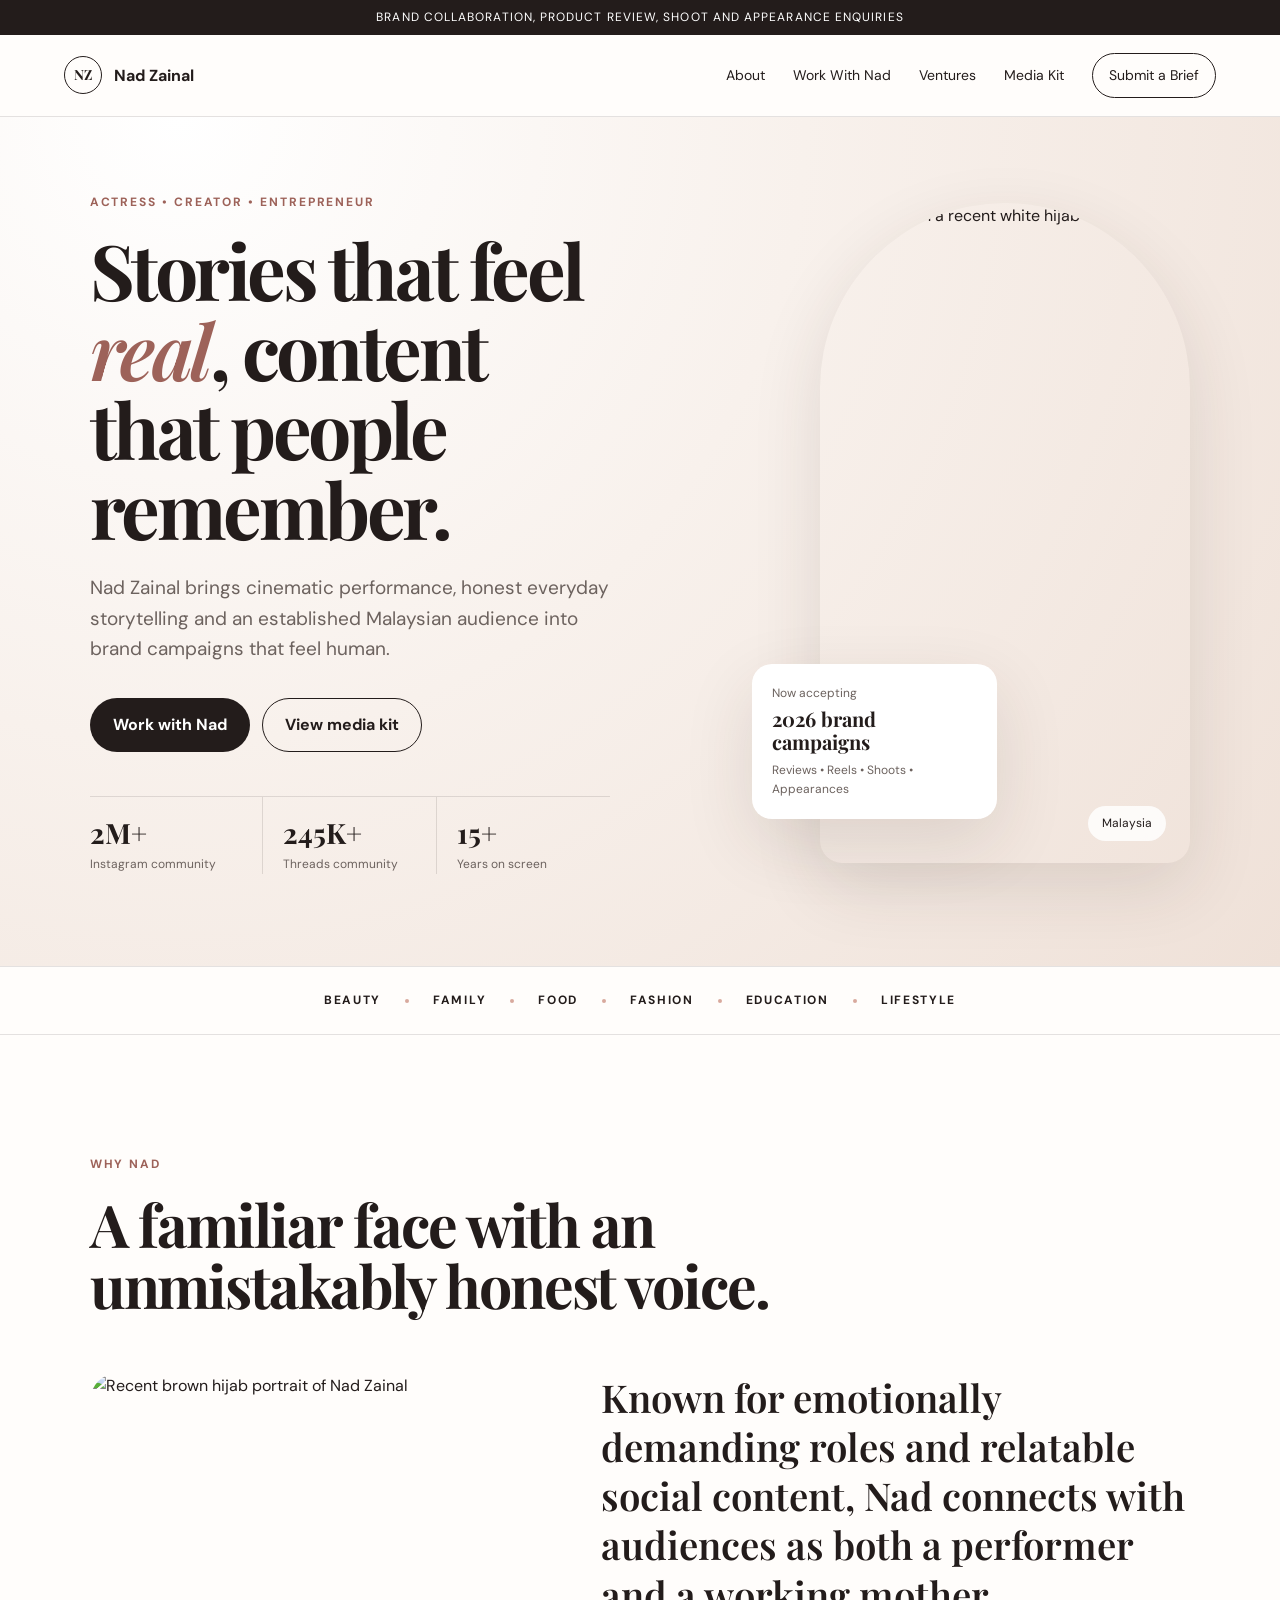
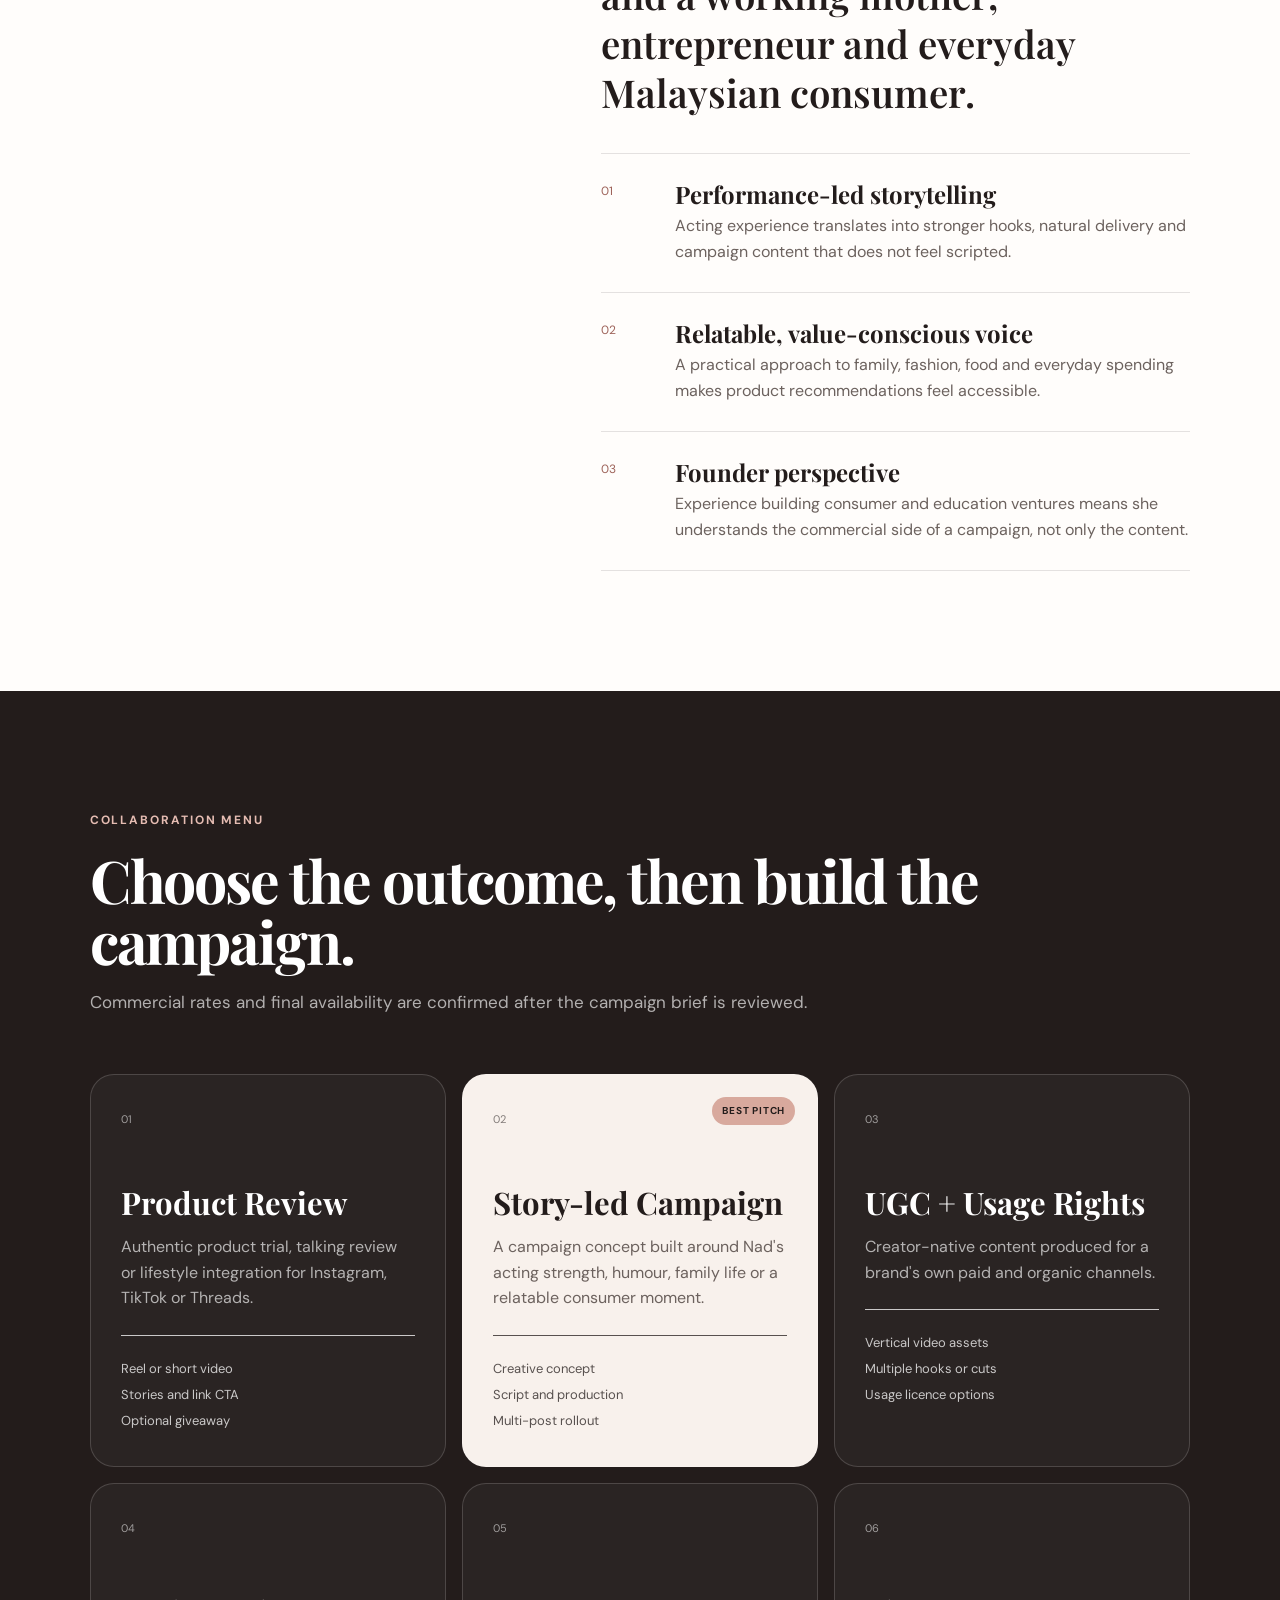
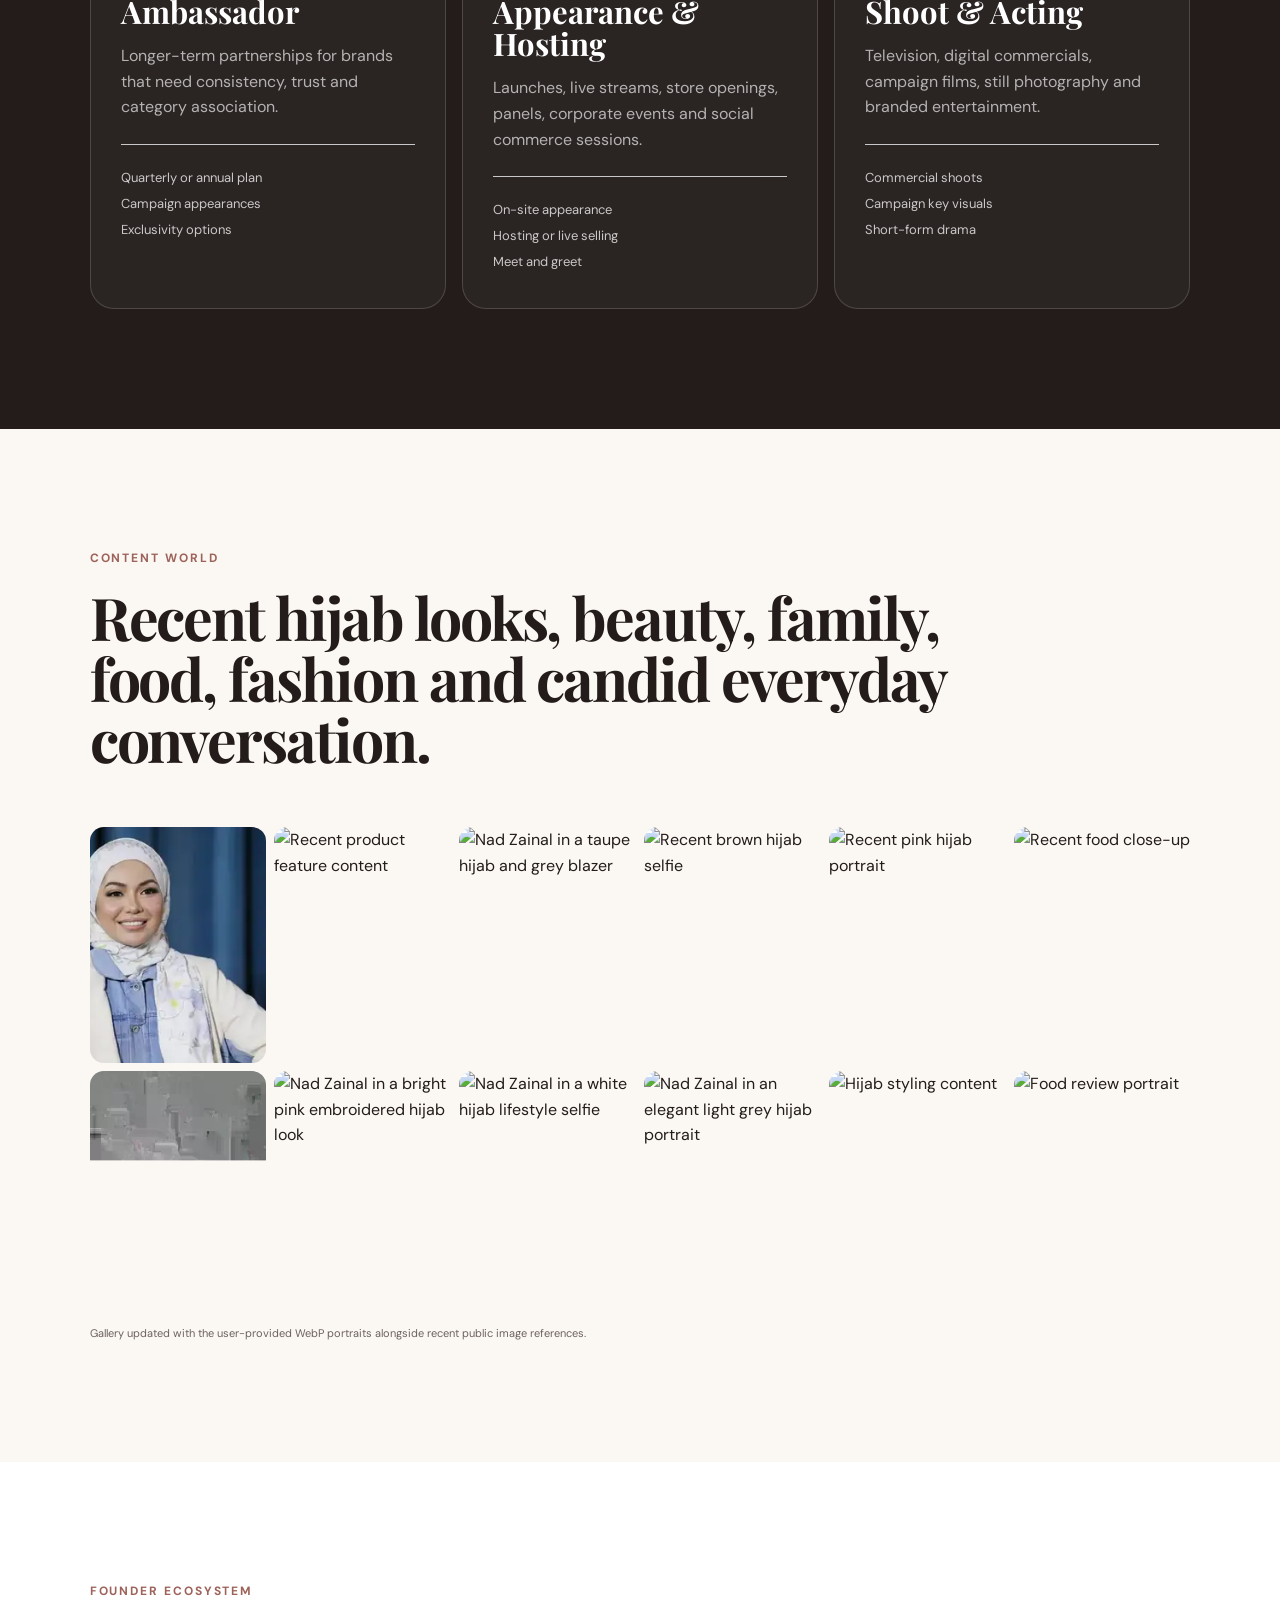
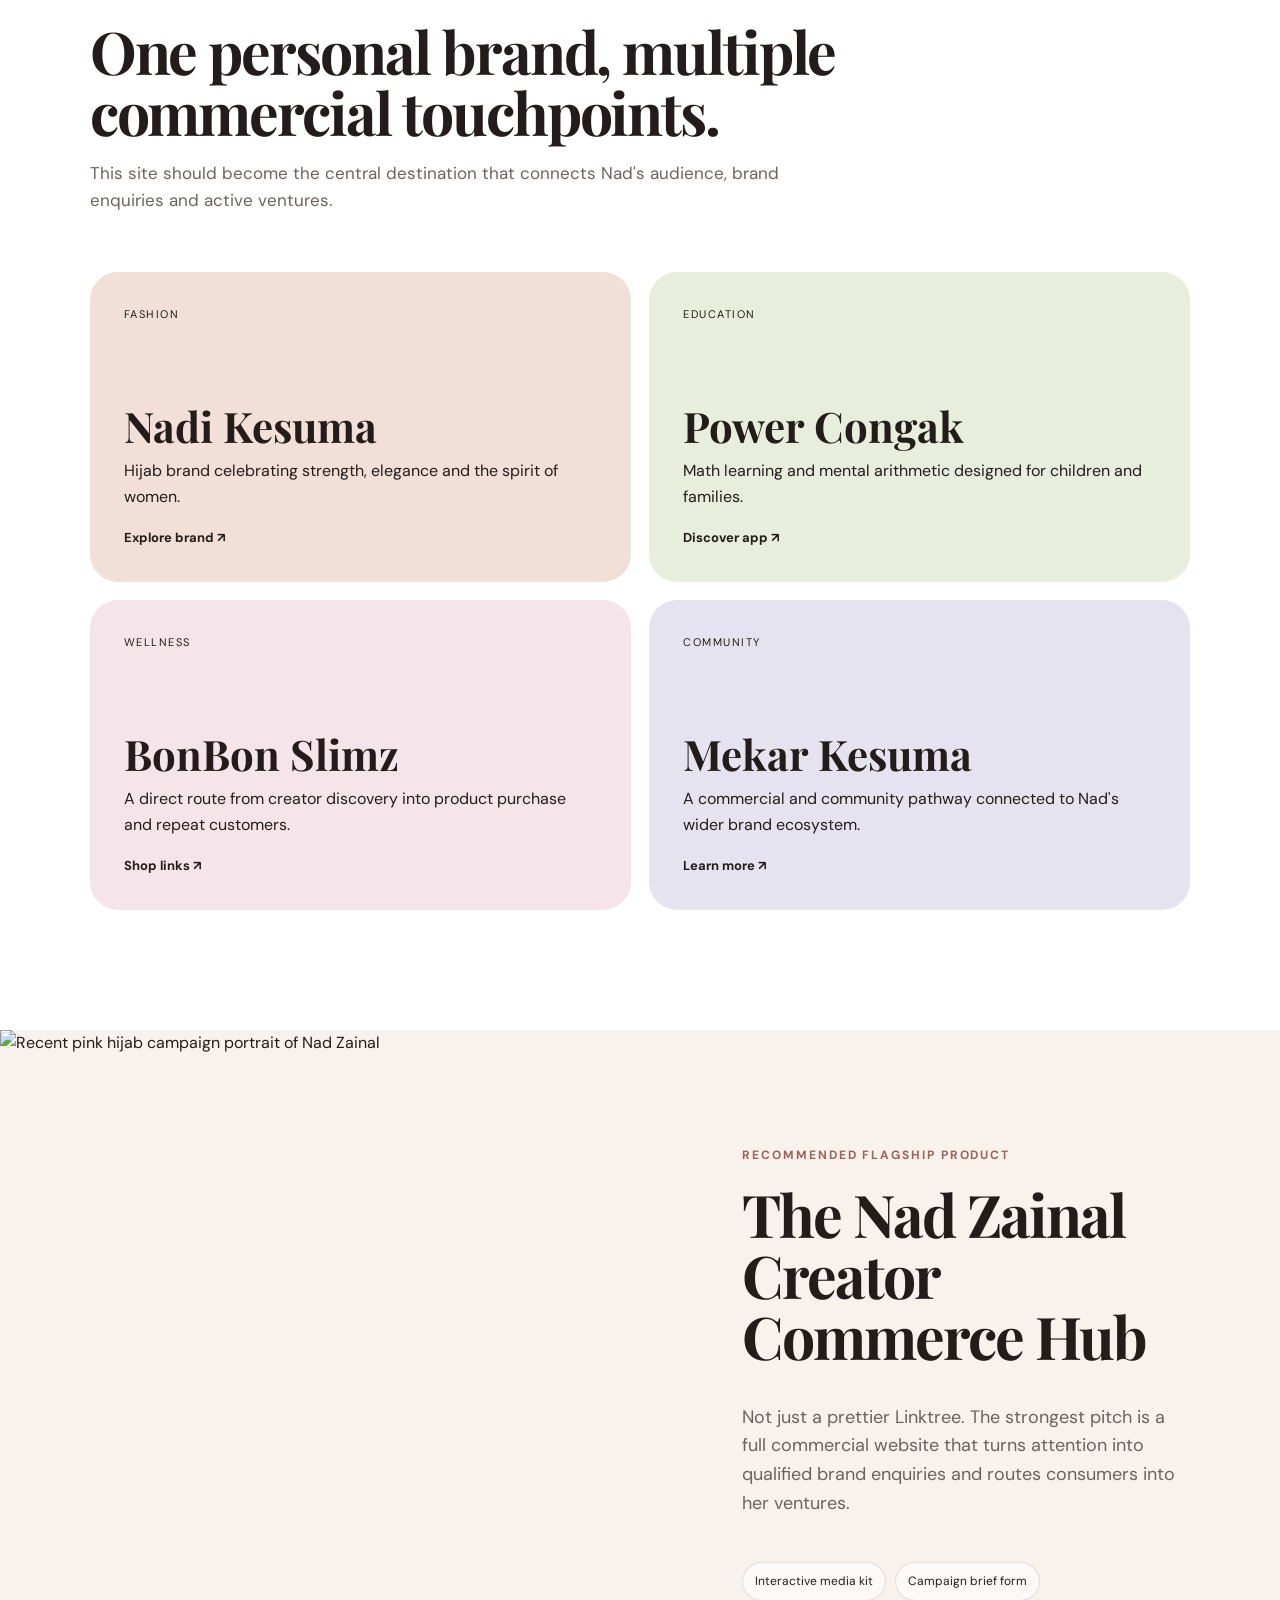
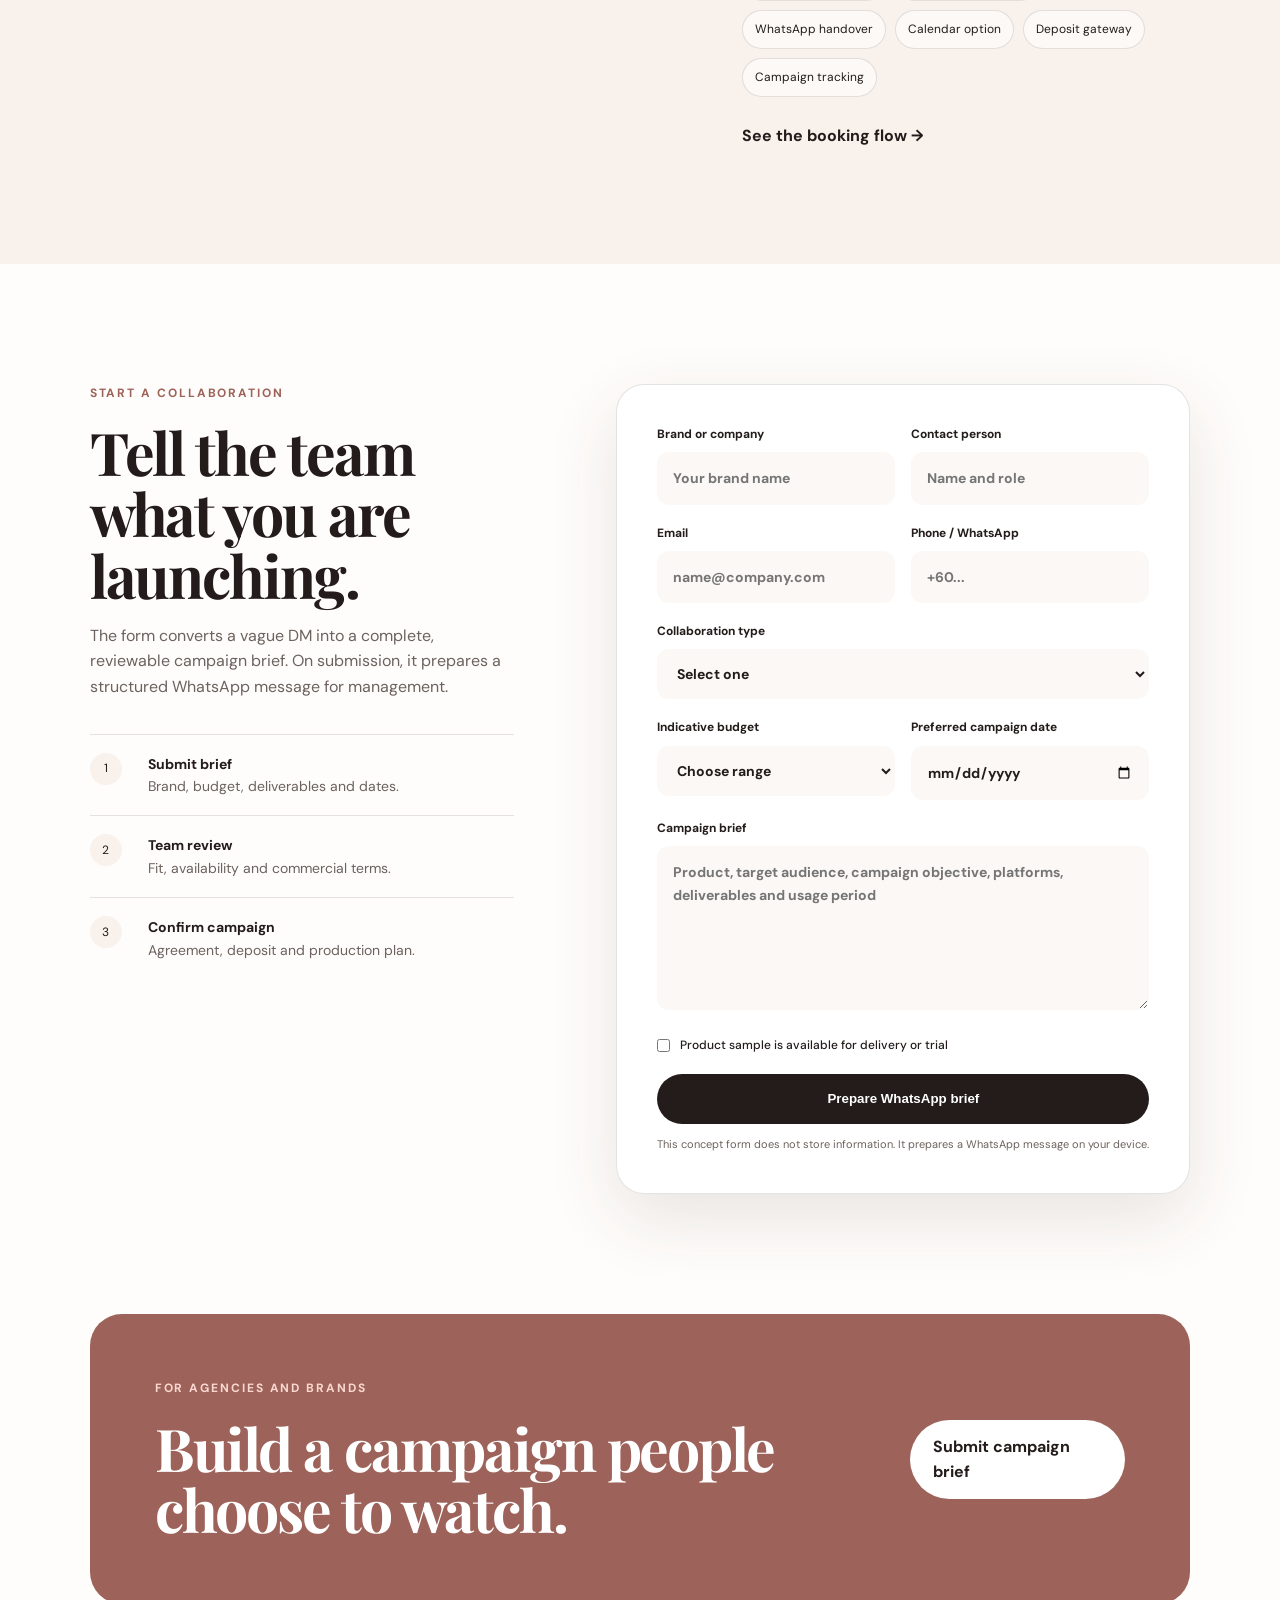
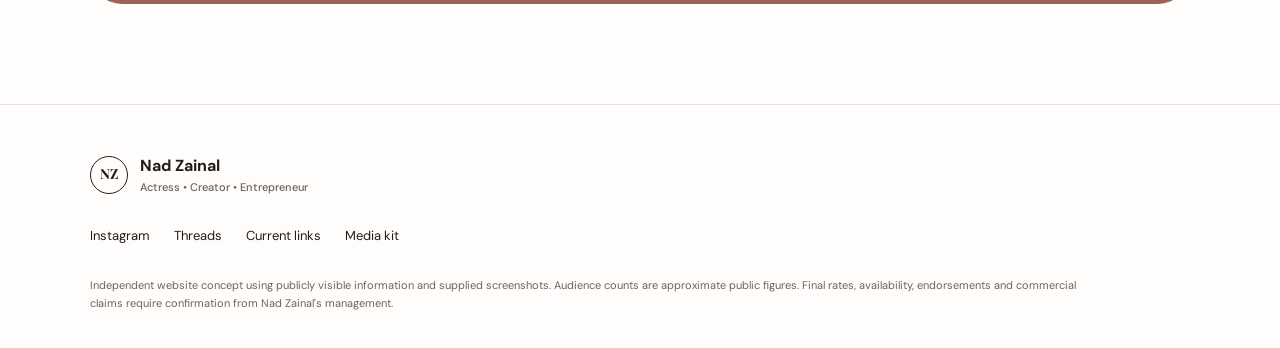
==== commit 88316f6e: "Replace marked gallery images with uploaded WebPs" ====
--- a/index.html
+++ b/index.html
@@ -115,7 +115,7 @@
         <img referrerpolicy="no-referrer" src="https://assets.thevocket.com/sites/1/2025/02/nadi-zainal.jpg" alt="Hijab styling content" />
         <img referrerpolicy="no-referrer" src="https://assets.thevocket.com/sites/1/2025/02/nad-zainal.jpg" alt="Food review portrait" />
       </div>
-      <p class="disclaimer" style="margin-top:18px">Recent hijab image references from public 2025–2026 editorial coverage and Nad Zainal’s public social content. Replace with management-approved originals before official launch.</p>
+      <p class="disclaimer" style="margin-top:18px">Gallery updated with the user-provided WebP portraits alongside recent public image references.</p>
     </section>
 
     <section class="ventures-section" id="ventures">
@@ -188,6 +188,7 @@
   </footer>
 
   <div class="toast" id="toast" role="status" aria-live="polite"></div>
+  <script src="assets/nadza-images.js"></script>
   <script src="script.js"></script>
 </body>
 </html>
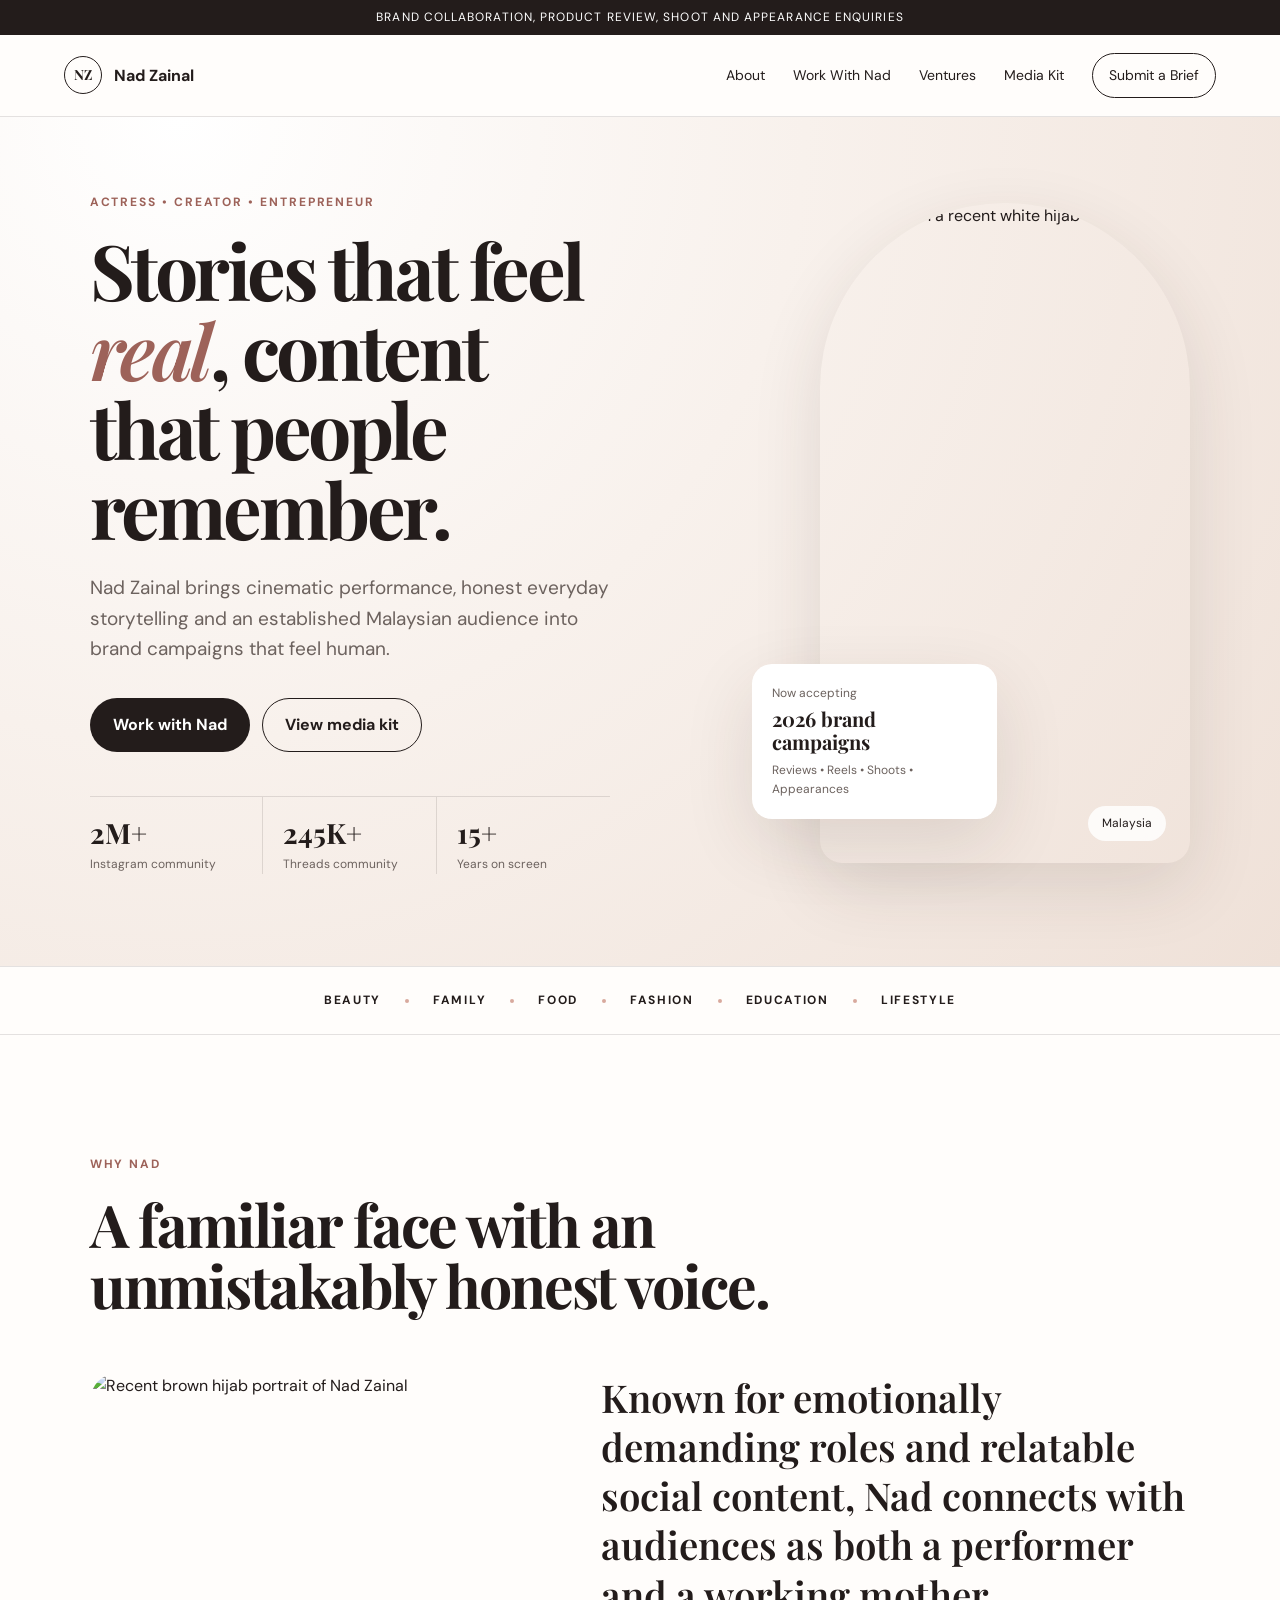
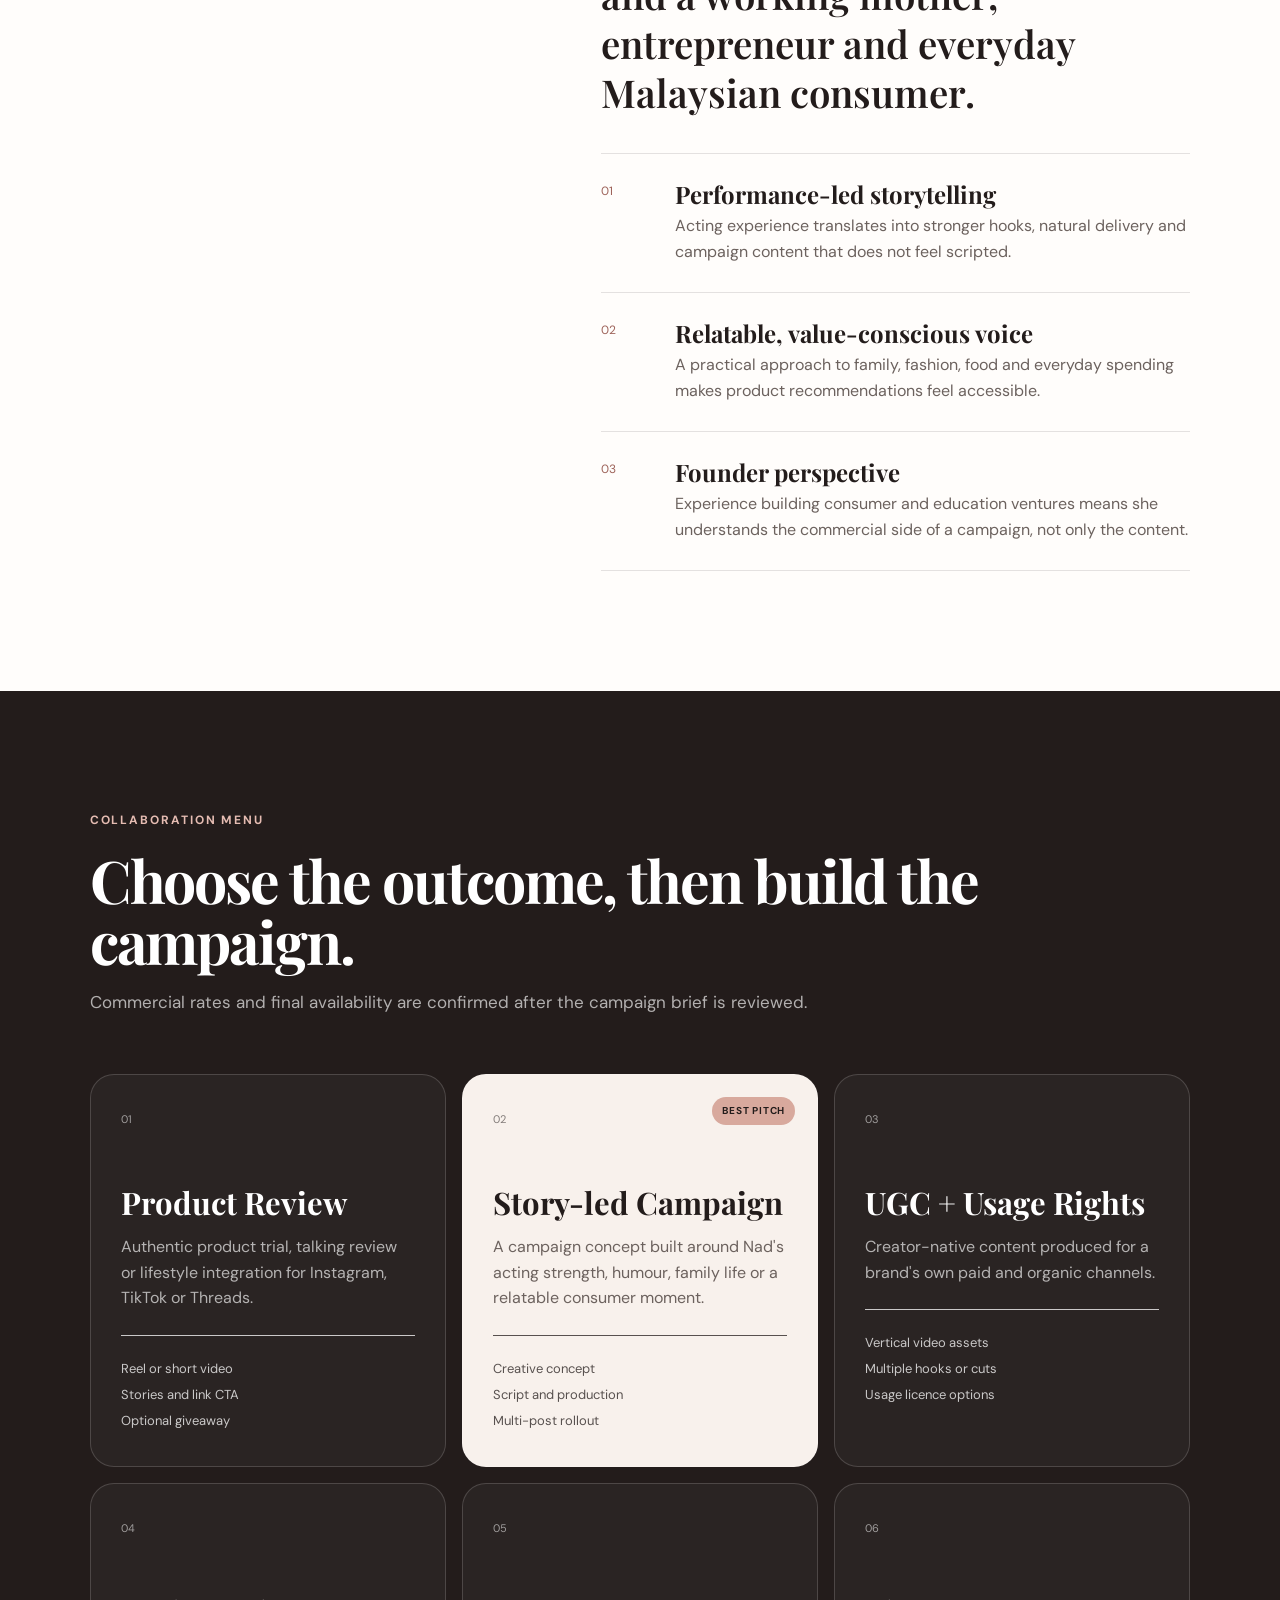
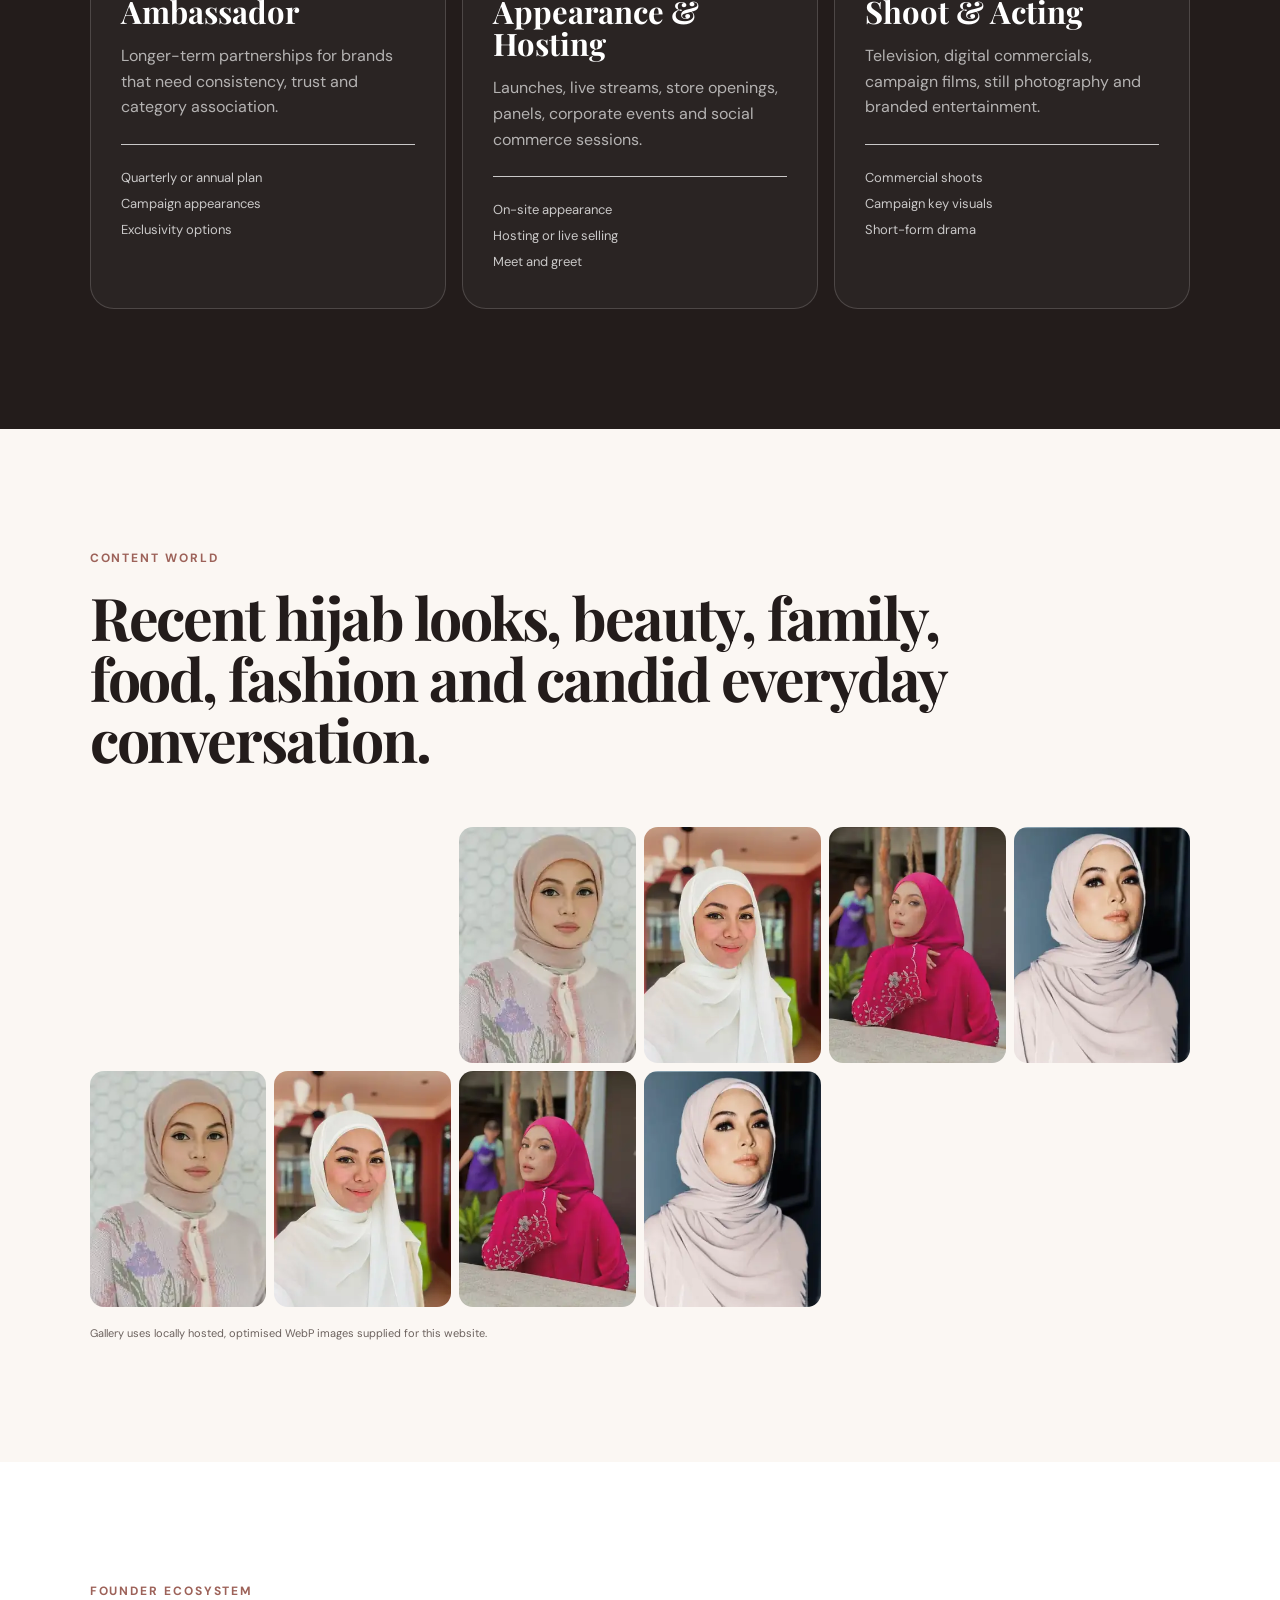
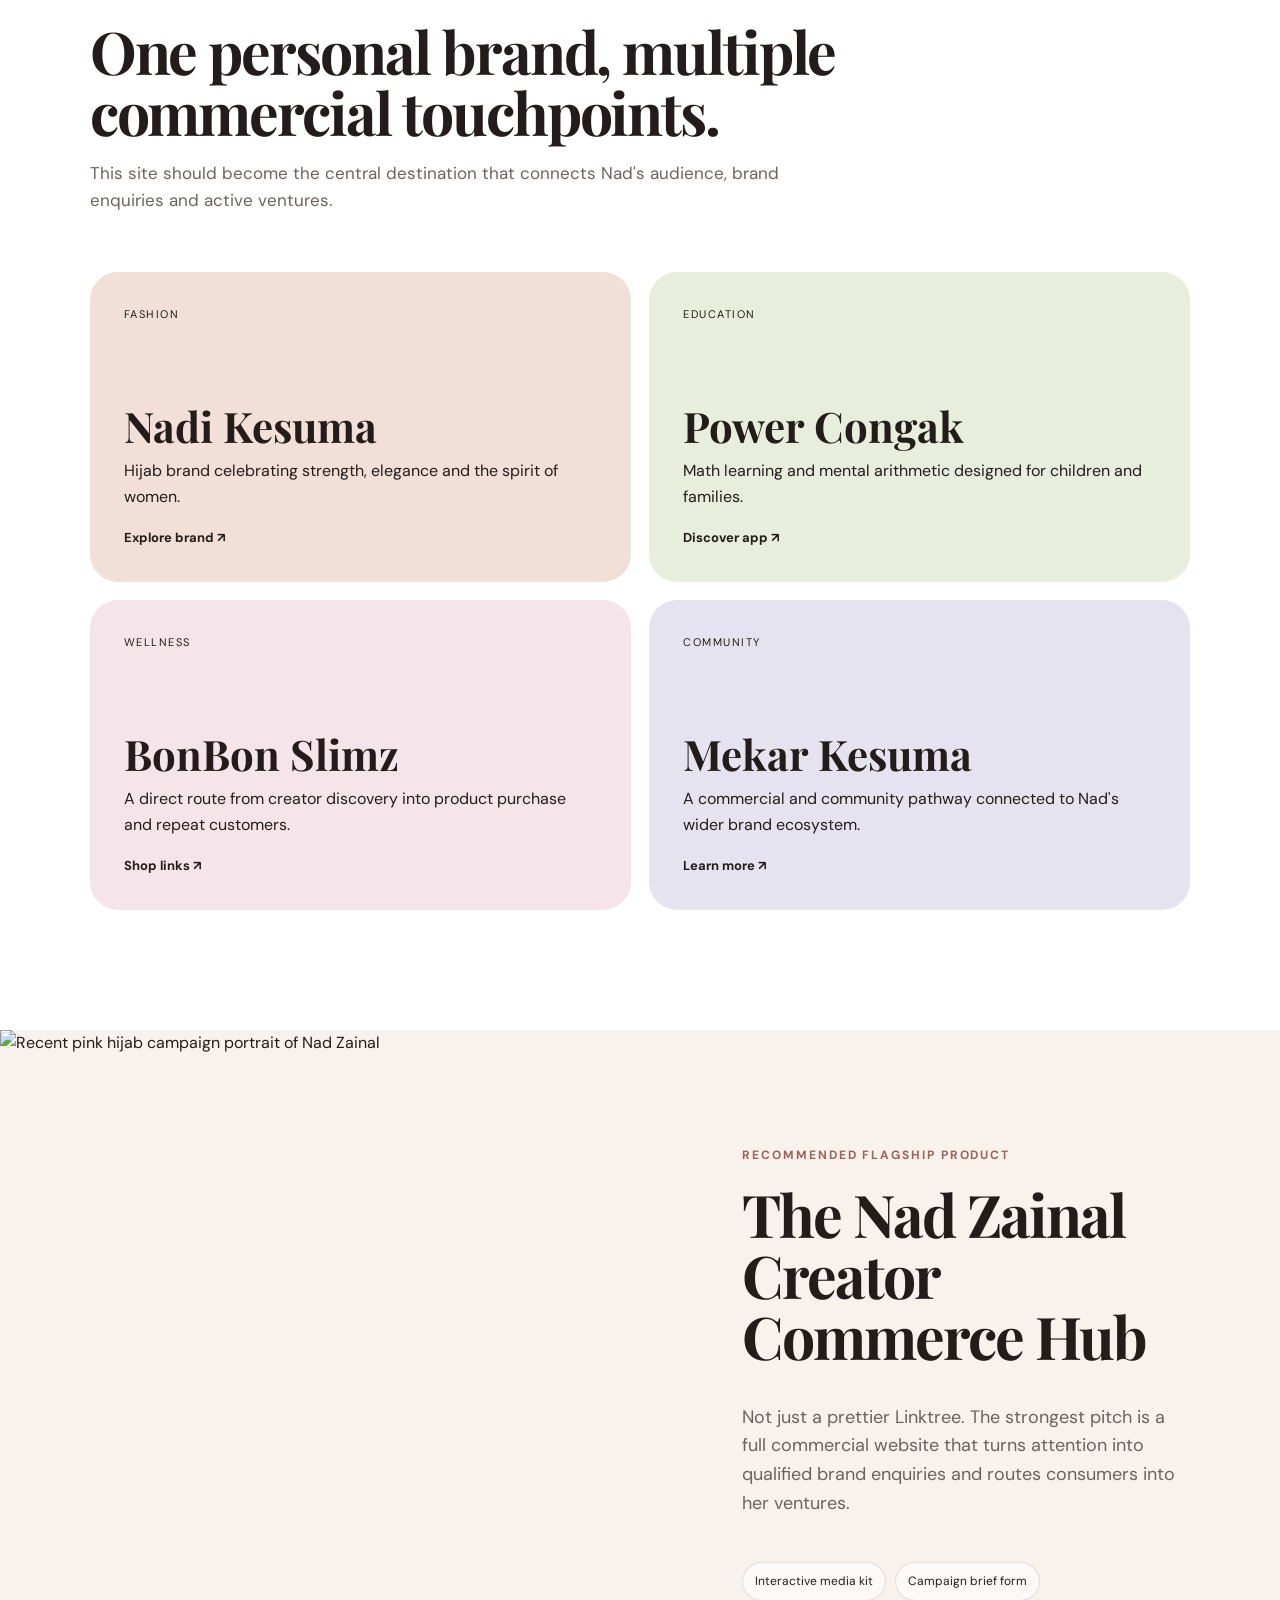
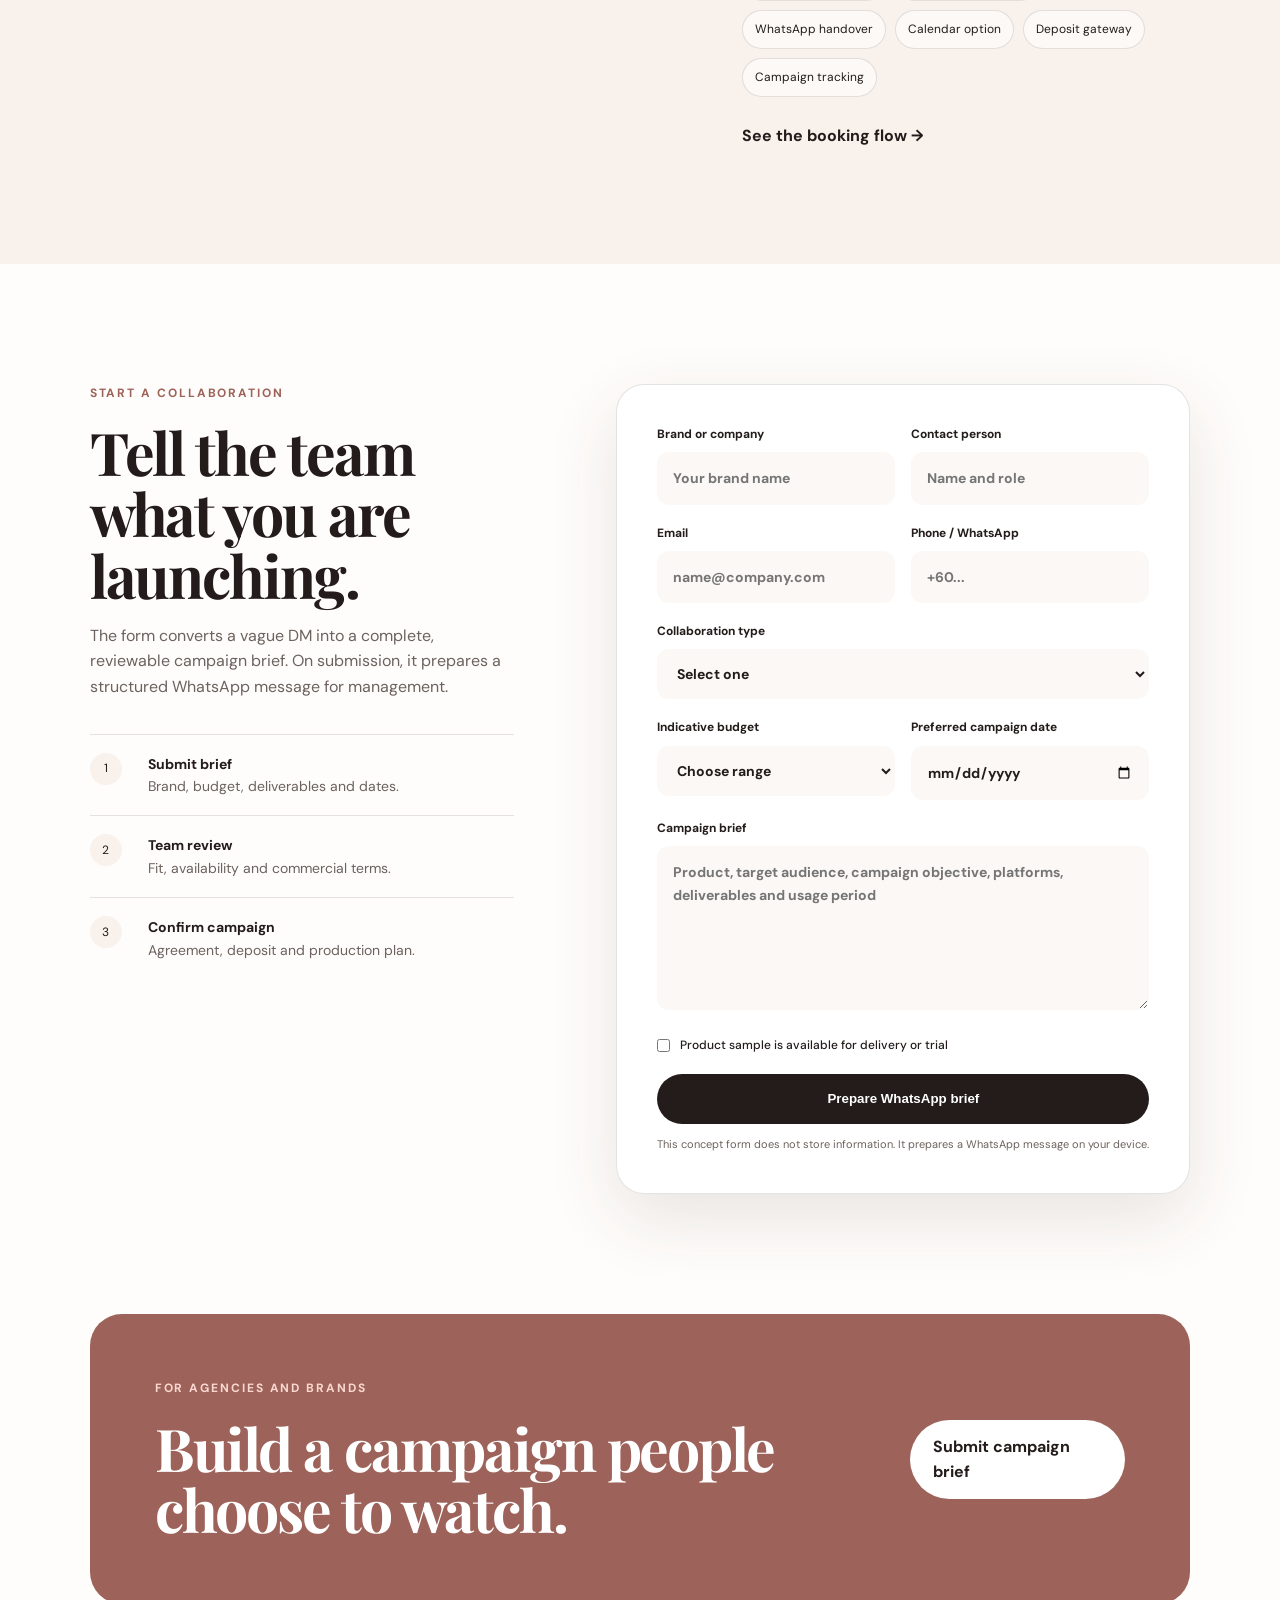
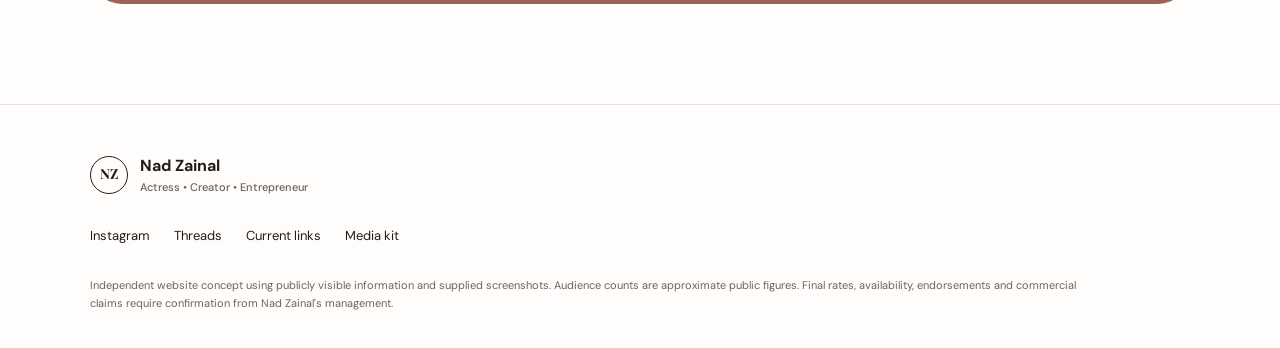
==== commit 87a0e2c7: "Use locally hosted WebP gallery images" ====
--- a/index.html
+++ b/index.html
@@ -1,194 +1,182 @@
-<!doctype html>
+<!DOCTYPE html>
+
 <html lang="en">
 <head>
-  <meta charset="utf-8" />
-  <meta name="viewport" content="width=device-width, initial-scale=1" />
-  <meta name="description" content="Official brand collaboration concept website for Nad Zainal, Malaysian actress, creator and entrepreneur." />
-  <meta name="theme-color" content="#f7efe9" />
-  <title>Nad Zainal | Actress, Creator & Entrepreneur</title>
-  <link rel="preconnect" href="https://fonts.googleapis.com" />
-  <link rel="preconnect" href="https://fonts.gstatic.com" crossorigin />
-  <link href="https://fonts.googleapis.com/css2?family=DM+Sans:wght@400;500;600;700&family=Playfair+Display:ital,wght@0,600;0,700;1,600&display=swap" rel="stylesheet" />
-  <link rel="stylesheet" href="styles.css" />
+<meta charset="utf-8"/>
+<meta content="width=device-width, initial-scale=1" name="viewport"/>
+<meta content="Official brand collaboration concept website for Nad Zainal, Malaysian actress, creator and entrepreneur." name="description"/>
+<meta content="#f7efe9" name="theme-color"/>
+<title>Nad Zainal | Actress, Creator &amp; Entrepreneur</title>
+<link href="https://fonts.googleapis.com" rel="preconnect"/>
+<link crossorigin="" href="https://fonts.gstatic.com" rel="preconnect"/>
+<link href="https://fonts.googleapis.com/css2?family=DM+Sans:wght@400;500;600;700&amp;family=Playfair+Display:ital,wght@0,600;0,700;1,600&amp;display=swap" rel="stylesheet"/>
+<link href="styles.css" rel="stylesheet"/>
 </head>
 <body>
-  <div class="announcement">Brand collaboration, product review, shoot and appearance enquiries</div>
-
-  <header class="site-header">
-    <a class="brand" href="#top" aria-label="Nad Zainal home">
-      <span class="brand-mark">NZ</span>
-      <span>Nad Zainal</span>
-    </a>
-    <button class="menu-button" aria-label="Open menu" aria-expanded="false">Menu</button>
-    <nav class="nav-links" aria-label="Main navigation">
-      <a href="#about">About</a>
-      <a href="#work">Work With Nad</a>
-      <a href="#ventures">Ventures</a>
-      <a href="media-kit.html">Media Kit</a>
-      <a class="nav-cta" href="#book">Submit a Brief</a>
-    </nav>
-  </header>
-
-  <main id="top">
-    <section class="hero">
-      <div class="hero-copy reveal">
-        <p class="eyebrow">Actress • Creator • Entrepreneur</p>
-        <h1>Stories that feel <em>real</em>, content that people remember.</h1>
-        <p class="hero-lead">Nad Zainal brings cinematic performance, honest everyday storytelling and an established Malaysian audience into brand campaigns that feel human.</p>
-        <div class="hero-actions">
-          <a class="button primary" href="#book">Work with Nad</a>
-          <a class="button secondary" href="media-kit.html">View media kit</a>
-        </div>
-        <div class="hero-stats" aria-label="Public social audience">
-          <div><strong>2M+</strong><span>Instagram community</span></div>
-          <div><strong>245K+</strong><span>Threads community</span></div>
-          <div><strong>15+</strong><span>Years on screen</span></div>
-        </div>
-      </div>
-      <div class="hero-visual reveal">
-        <div class="hero-photo-wrap">
-          <img referrerpolicy="no-referrer" src="https://assets.thevocket.com/sites/1/2025/02/nad-zainal-hantar-anak.jpg" alt="Nad Zainal in a recent white hijab studio portrait" />
-          <span class="photo-note">Malaysia</span>
-        </div>
-        <div class="floating-card">
-          <span>Now accepting</span>
-          <strong>2026 brand campaigns</strong>
-          <small>Reviews • Reels • Shoots • Appearances</small>
-        </div>
-      </div>
-    </section>
-
-    <section class="logo-strip" aria-label="Collaboration categories">
-      <span>Beauty</span><i></i><span>Family</span><i></i><span>Food</span><i></i><span>Fashion</span><i></i><span>Education</span><i></i><span>Lifestyle</span>
-    </section>
-
-    <section class="editorial-section" id="about">
-      <div class="section-heading reveal">
-        <p class="eyebrow">Why Nad</p>
-        <h2>A familiar face with an unmistakably honest voice.</h2>
-      </div>
-      <div class="about-grid">
-        <div class="about-image reveal"><img referrerpolicy="no-referrer" src="https://assets.thevocket.com/sites/1/2025/02/nadi-zainal.jpg" alt="Recent brown hijab portrait of Nad Zainal" /></div>
-        <div class="about-copy reveal">
-          <p class="large-copy">Known for emotionally demanding roles and relatable social content, Nad connects with audiences as both a performer and a working mother, entrepreneur and everyday Malaysian consumer.</p>
-          <div class="value-list">
-            <article><span>01</span><div><h3>Performance-led storytelling</h3><p>Acting experience translates into stronger hooks, natural delivery and campaign content that does not feel scripted.</p></div></article>
-            <article><span>02</span><div><h3>Relatable, value-conscious voice</h3><p>A practical approach to family, fashion, food and everyday spending makes product recommendations feel accessible.</p></div></article>
-            <article><span>03</span><div><h3>Founder perspective</h3><p>Experience building consumer and education ventures means she understands the commercial side of a campaign, not only the content.</p></div></article>
-          </div>
-        </div>
-      </div>
-    </section>
-
-    <section class="services-section" id="work">
-      <div class="section-heading light reveal">
-        <p class="eyebrow">Collaboration menu</p>
-        <h2>Choose the outcome, then build the campaign.</h2>
-        <p>Commercial rates and final availability are confirmed after the campaign brief is reviewed.</p>
-      </div>
-      <div class="service-grid">
-        <article class="service-card reveal"><span>01</span><h3>Product Review</h3><p>Authentic product trial, talking review or lifestyle integration for Instagram, TikTok or Threads.</p><ul><li>Reel or short video</li><li>Stories and link CTA</li><li>Optional giveaway</li></ul></article>
-        <article class="service-card featured reveal"><span>02</span><div class="popular">Best pitch</div><h3>Story-led Campaign</h3><p>A campaign concept built around Nad's acting strength, humour, family life or a relatable consumer moment.</p><ul><li>Creative concept</li><li>Script and production</li><li>Multi-post rollout</li></ul></article>
-        <article class="service-card reveal"><span>03</span><h3>UGC + Usage Rights</h3><p>Creator-native content produced for a brand's own paid and organic channels.</p><ul><li>Vertical video assets</li><li>Multiple hooks or cuts</li><li>Usage licence options</li></ul></article>
-        <article class="service-card reveal"><span>04</span><h3>Ambassador</h3><p>Longer-term partnerships for brands that need consistency, trust and category association.</p><ul><li>Quarterly or annual plan</li><li>Campaign appearances</li><li>Exclusivity options</li></ul></article>
-        <article class="service-card reveal"><span>05</span><h3>Appearance & Hosting</h3><p>Launches, live streams, store openings, panels, corporate events and social commerce sessions.</p><ul><li>On-site appearance</li><li>Hosting or live selling</li><li>Meet and greet</li></ul></article>
-        <article class="service-card reveal"><span>06</span><h3>Shoot & Acting</h3><p>Television, digital commercials, campaign films, still photography and branded entertainment.</p><ul><li>Commercial shoots</li><li>Campaign key visuals</li><li>Short-form drama</li></ul></article>
-      </div>
-    </section>
-
-    <section class="social-section">
-      <div class="section-heading reveal">
-        <p class="eyebrow">Content world</p>
-        <h2>Recent hijab looks, beauty, family, food, fashion and candid everyday conversation.</h2>
-      </div>
-      <div class="social-mosaic" aria-label="Recent public Instagram content collage">
-        <img referrerpolicy="no-referrer" src="https://www.utusan.com.my/wp-content/uploads/nad.jpg" alt="Recent interview content" />
-        <img referrerpolicy="no-referrer" src="https://cassette.sphdigital.com.sg/image/beritaharian/2217ca06c5c16e3fb066432f7d577b57f8e0a1fbe90cef8c3c035644bc41b26f?w=960" alt="Recent product feature content" />
-        <img referrerpolicy="no-referrer" src="https://cassette.sphdigital.com.sg/image/beritaharian/5d2ecf1b1feffcca24eed6ae09bcf02a533ddb7fb900ebfe69ff646027f86c83?w=960" alt="Recent croissant review content" />
-        <img referrerpolicy="no-referrer" src="https://assets.thevocket.com/sites/1/2025/02/nad-zainal-hantar-anak.jpg" alt="Recent brown hijab selfie" />
-        <img referrerpolicy="no-referrer" src="https://assets.thevocket.com/sites/1/2025/02/nadi-zainal.jpg" alt="Recent pink hijab portrait" />
-        <img referrerpolicy="no-referrer" src="https://assets.thevocket.com/sites/1/2025/02/nad-zainal.jpg" alt="Recent food close-up" />
-        <img referrerpolicy="no-referrer" src="https://www.utusan.com.my/wp-content/uploads/nad.jpg" alt="Food tasting content" />
-        <img referrerpolicy="no-referrer" src="https://cassette.sphdigital.com.sg/image/beritaharian/2217ca06c5c16e3fb066432f7d577b57f8e0a1fbe90cef8c3c035644bc41b26f?w=960" alt="Family and production content" />
-        <img referrerpolicy="no-referrer" src="https://cassette.sphdigital.com.sg/image/beritaharian/5d2ecf1b1feffcca24eed6ae09bcf02a533ddb7fb900ebfe69ff646027f86c83?w=960" alt="Beauty portrait content" />
-        <img referrerpolicy="no-referrer" src="https://assets.thevocket.com/sites/1/2025/02/nad-zainal-hantar-anak.jpg" alt="Fashion portrait content" />
-        <img referrerpolicy="no-referrer" src="https://assets.thevocket.com/sites/1/2025/02/nadi-zainal.jpg" alt="Hijab styling content" />
-        <img referrerpolicy="no-referrer" src="https://assets.thevocket.com/sites/1/2025/02/nad-zainal.jpg" alt="Food review portrait" />
-      </div>
-      <p class="disclaimer" style="margin-top:18px">Gallery updated with the user-provided WebP portraits alongside recent public image references.</p>
-    </section>
-
-    <section class="ventures-section" id="ventures">
-      <div class="section-heading reveal">
-        <p class="eyebrow">Founder ecosystem</p>
-        <h2>One personal brand, multiple commercial touchpoints.</h2>
-        <p>This site should become the central destination that connects Nad's audience, brand enquiries and active ventures.</p>
-      </div>
-      <div class="venture-grid">
-        <a class="venture-card nadi reveal" href="https://legasikaryatama.com/nadi_kesuma/" target="_blank" rel="noopener"><span>Fashion</span><h3>Nadi Kesuma</h3><p>Hijab brand celebrating strength, elegance and the spirit of women.</p><b>Explore brand ↗</b></a>
-        <a class="venture-card power reveal" href="https://legasikaryatama.com/" target="_blank" rel="noopener"><span>Education</span><h3>Power Congak</h3><p>Math learning and mental arithmetic designed for children and families.</p><b>Discover app ↗</b></a>
-        <a class="venture-card slimz reveal" href="https://linktr.ee/nadzainal" target="_blank" rel="noopener"><span>Wellness</span><h3>BonBon Slimz</h3><p>A direct route from creator discovery into product purchase and repeat customers.</p><b>Shop links ↗</b></a>
-        <a class="venture-card mekar reveal" href="https://linktr.ee/nadzainal" target="_blank" rel="noopener"><span>Community</span><h3>Mekar Kesuma</h3><p>A commercial and community pathway connected to Nad's wider brand ecosystem.</p><b>Learn more ↗</b></a>
-      </div>
-    </section>
-
-    <section class="campaign-section">
-      <div class="campaign-image reveal"><img referrerpolicy="no-referrer" src="https://www.utusan.com.my/wp-content/uploads/nad.jpg" alt="Recent pink hijab campaign portrait of Nad Zainal" /></div>
-      <div class="campaign-copy reveal">
-        <p class="eyebrow">Recommended flagship product</p>
-        <h2>The Nad Zainal Creator Commerce Hub</h2>
-        <p>Not just a prettier Linktree. The strongest pitch is a full commercial website that turns attention into qualified brand enquiries and routes consumers into her ventures.</p>
-        <div class="feature-chips"><span>Interactive media kit</span><span>Campaign brief form</span><span>WhatsApp handover</span><span>Calendar option</span><span>Deposit gateway</span><span>Campaign tracking</span></div>
-        <a class="text-link" href="#book">See the booking flow →</a>
-      </div>
-    </section>
-
-    <section class="booking-section" id="book">
-      <div class="booking-intro reveal">
-        <p class="eyebrow">Start a collaboration</p>
-        <h2>Tell the team what you are launching.</h2>
-        <p>The form converts a vague DM into a complete, reviewable campaign brief. On submission, it prepares a structured WhatsApp message for management.</p>
-        <div class="process">
-          <div><span>1</span><p><strong>Submit brief</strong>Brand, budget, deliverables and dates.</p></div>
-          <div><span>2</span><p><strong>Team review</strong>Fit, availability and commercial terms.</p></div>
-          <div><span>3</span><p><strong>Confirm campaign</strong>Agreement, deposit and production plan.</p></div>
-        </div>
-      </div>
-      <form class="brief-form reveal" id="briefForm">
-        <div class="field-row">
-          <label>Brand or company<input name="brand" required placeholder="Your brand name" /></label>
-          <label>Contact person<input name="contact" required placeholder="Name and role" /></label>
-        </div>
-        <div class="field-row">
-          <label>Email<input name="email" type="email" required placeholder="name@company.com" /></label>
-          <label>Phone / WhatsApp<input name="phone" required placeholder="+60..." /></label>
-        </div>
-        <label>Collaboration type<select name="type" required><option value="">Select one</option><option>Product review</option><option>Story-led social campaign</option><option>UGC and usage rights</option><option>Brand ambassador</option><option>Appearance or hosting</option><option>Commercial shoot or acting</option><option>Other</option></select></label>
-        <div class="field-row">
-          <label>Indicative budget<select name="budget" required><option value="">Choose range</option><option>Below RM5,000</option><option>RM5,000 - RM15,000</option><option>RM15,000 - RM30,000</option><option>RM30,000 - RM60,000</option><option>Above RM60,000</option><option>Requesting quotation</option></select></label>
-          <label>Preferred campaign date<input name="date" type="date" /></label>
-        </div>
-        <label>Campaign brief<textarea name="brief" required rows="6" placeholder="Product, target audience, campaign objective, platforms, deliverables and usage period"></textarea></label>
-        <label class="consent"><input name="sample" type="checkbox" /> Product sample is available for delivery or trial</label>
-        <button class="button primary submit-button" type="submit">Prepare WhatsApp brief</button>
-        <p class="form-note">This concept form does not store information. It prepares a WhatsApp message on your device.</p>
-      </form>
-    </section>
-
-    <section class="final-cta">
-      <div><p class="eyebrow">For agencies and brands</p><h2>Build a campaign people choose to watch.</h2></div>
-      <a class="button dark" href="#book">Submit campaign brief</a>
-    </section>
-  </main>
-
-  <footer>
-    <div class="footer-brand"><span class="brand-mark">NZ</span><div><strong>Nad Zainal</strong><small>Actress • Creator • Entrepreneur</small></div></div>
-    <div class="footer-links"><a href="https://www.instagram.com/nad.zainal/" target="_blank" rel="noopener">Instagram</a><a href="https://www.threads.com/@nad.zainal" target="_blank" rel="noopener">Threads</a><a href="https://linktr.ee/nadzainal" target="_blank" rel="noopener">Current links</a><a href="media-kit.html">Media kit</a></div>
-    <p class="disclaimer">Independent website concept using publicly visible information and supplied screenshots. Audience counts are approximate public figures. Final rates, availability, endorsements and commercial claims require confirmation from Nad Zainal's management.</p>
-  </footer>
-
-  <div class="toast" id="toast" role="status" aria-live="polite"></div>
-  <script src="assets/nadza-images.js"></script>
-  <script src="script.js"></script>
+<div class="announcement">Brand collaboration, product review, shoot and appearance enquiries</div>
+<header class="site-header">
+<a aria-label="Nad Zainal home" class="brand" href="#top">
+<span class="brand-mark">NZ</span>
+<span>Nad Zainal</span>
+</a>
+<button aria-expanded="false" aria-label="Open menu" class="menu-button">Menu</button>
+<nav aria-label="Main navigation" class="nav-links">
+<a href="#about">About</a>
+<a href="#work">Work With Nad</a>
+<a href="#ventures">Ventures</a>
+<a href="media-kit.html">Media Kit</a>
+<a class="nav-cta" href="#book">Submit a Brief</a>
+</nav>
+</header>
+<main id="top">
+<section class="hero">
+<div class="hero-copy reveal">
+<p class="eyebrow">Actress • Creator • Entrepreneur</p>
+<h1>Stories that feel <em>real</em>, content that people remember.</h1>
+<p class="hero-lead">Nad Zainal brings cinematic performance, honest everyday storytelling and an established Malaysian audience into brand campaigns that feel human.</p>
+<div class="hero-actions">
+<a class="button primary" href="#book">Work with Nad</a>
+<a class="button secondary" href="media-kit.html">View media kit</a>
+</div>
+<div aria-label="Public social audience" class="hero-stats">
+<div><strong>2M+</strong><span>Instagram community</span></div>
+<div><strong>245K+</strong><span>Threads community</span></div>
+<div><strong>15+</strong><span>Years on screen</span></div>
+</div>
+</div>
+<div class="hero-visual reveal">
+<div class="hero-photo-wrap">
+<img alt="Nad Zainal in a recent white hijab studio portrait" referrerpolicy="no-referrer" src="https://assets.thevocket.com/sites/1/2025/02/nad-zainal-hantar-anak.jpg"/>
+<span class="photo-note">Malaysia</span>
+</div>
+<div class="floating-card">
+<span>Now accepting</span>
+<strong>2026 brand campaigns</strong>
+<small>Reviews • Reels • Shoots • Appearances</small>
+</div>
+</div>
+</section>
+<section aria-label="Collaboration categories" class="logo-strip">
+<span>Beauty</span><i></i><span>Family</span><i></i><span>Food</span><i></i><span>Fashion</span><i></i><span>Education</span><i></i><span>Lifestyle</span>
+</section>
+<section class="editorial-section" id="about">
+<div class="section-heading reveal">
+<p class="eyebrow">Why Nad</p>
+<h2>A familiar face with an unmistakably honest voice.</h2>
+</div>
+<div class="about-grid">
+<div class="about-image reveal"><img alt="Recent brown hijab portrait of Nad Zainal" referrerpolicy="no-referrer" src="https://assets.thevocket.com/sites/1/2025/02/nadi-zainal.jpg"/></div>
+<div class="about-copy reveal">
+<p class="large-copy">Known for emotionally demanding roles and relatable social content, Nad connects with audiences as both a performer and a working mother, entrepreneur and everyday Malaysian consumer.</p>
+<div class="value-list">
+<article><span>01</span><div><h3>Performance-led storytelling</h3><p>Acting experience translates into stronger hooks, natural delivery and campaign content that does not feel scripted.</p></div></article>
+<article><span>02</span><div><h3>Relatable, value-conscious voice</h3><p>A practical approach to family, fashion, food and everyday spending makes product recommendations feel accessible.</p></div></article>
+<article><span>03</span><div><h3>Founder perspective</h3><p>Experience building consumer and education ventures means she understands the commercial side of a campaign, not only the content.</p></div></article>
+</div>
+</div>
+</div>
+</section>
+<section class="services-section" id="work">
+<div class="section-heading light reveal">
+<p class="eyebrow">Collaboration menu</p>
+<h2>Choose the outcome, then build the campaign.</h2>
+<p>Commercial rates and final availability are confirmed after the campaign brief is reviewed.</p>
+</div>
+<div class="service-grid">
+<article class="service-card reveal"><span>01</span><h3>Product Review</h3><p>Authentic product trial, talking review or lifestyle integration for Instagram, TikTok or Threads.</p><ul><li>Reel or short video</li><li>Stories and link CTA</li><li>Optional giveaway</li></ul></article>
+<article class="service-card featured reveal"><span>02</span><div class="popular">Best pitch</div><h3>Story-led Campaign</h3><p>A campaign concept built around Nad's acting strength, humour, family life or a relatable consumer moment.</p><ul><li>Creative concept</li><li>Script and production</li><li>Multi-post rollout</li></ul></article>
+<article class="service-card reveal"><span>03</span><h3>UGC + Usage Rights</h3><p>Creator-native content produced for a brand's own paid and organic channels.</p><ul><li>Vertical video assets</li><li>Multiple hooks or cuts</li><li>Usage licence options</li></ul></article>
+<article class="service-card reveal"><span>04</span><h3>Ambassador</h3><p>Longer-term partnerships for brands that need consistency, trust and category association.</p><ul><li>Quarterly or annual plan</li><li>Campaign appearances</li><li>Exclusivity options</li></ul></article>
+<article class="service-card reveal"><span>05</span><h3>Appearance &amp; Hosting</h3><p>Launches, live streams, store openings, panels, corporate events and social commerce sessions.</p><ul><li>On-site appearance</li><li>Hosting or live selling</li><li>Meet and greet</li></ul></article>
+<article class="service-card reveal"><span>06</span><h3>Shoot &amp; Acting</h3><p>Television, digital commercials, campaign films, still photography and branded entertainment.</p><ul><li>Commercial shoots</li><li>Campaign key visuals</li><li>Short-form drama</li></ul></article>
+</div>
+</section>
+<section class="social-section">
+<div class="section-heading reveal">
+<p class="eyebrow">Content world</p>
+<h2>Recent hijab looks, beauty, family, food, fashion and candid everyday conversation.</h2>
+</div>
+<div aria-label="Recent public Instagram content collage" class="social-mosaic">
+<img alt="Nad Zainal in a floral white hijab portrait" src="assets/nadza-zainal-01.webp"/>
+<img alt="Nad Zainal in a taupe hijab and grey blazer" src="assets/nadza-zainal-02.webp"/>
+<img alt="Nad Zainal in a soft pink hijab portrait" src="assets/nadza-zainal-03.webp"/>
+<img alt="Nad Zainal in a white hijab lifestyle selfie" src="assets/nadza-zainal-04.webp"/>
+<img alt="Nad Zainal in a bright pink embroidered hijab look" src="assets/nadza-zainal-05.webp"/>
+<img alt="Nad Zainal in an elegant light grey hijab portrait" src="assets/nadza-zainal-06.webp"/>
+<img alt="Nad Zainal in a soft pink hijab portrait" src="assets/nadza-zainal-03.webp"/>
+<img alt="Nad Zainal in a white hijab lifestyle selfie" src="assets/nadza-zainal-04.webp"/>
+<img alt="Nad Zainal in a bright pink embroidered hijab look" src="assets/nadza-zainal-05.webp"/>
+<img alt="Nad Zainal in an elegant light grey hijab portrait" src="assets/nadza-zainal-06.webp"/>
+<img alt="Nad Zainal in a taupe hijab and grey blazer" src="assets/nadza-zainal-02.webp"/>
+<img alt="Nad Zainal in a floral white hijab portrait" src="assets/nadza-zainal-01.webp"/>
+</div>
+<p class="disclaimer" style="margin-top:18px">Gallery uses locally hosted, optimised WebP images supplied for this website.</p>
+</section>
+<section class="ventures-section" id="ventures">
+<div class="section-heading reveal">
+<p class="eyebrow">Founder ecosystem</p>
+<h2>One personal brand, multiple commercial touchpoints.</h2>
+<p>This site should become the central destination that connects Nad's audience, brand enquiries and active ventures.</p>
+</div>
+<div class="venture-grid">
+<a class="venture-card nadi reveal" href="https://legasikaryatama.com/nadi_kesuma/" rel="noopener" target="_blank"><span>Fashion</span><h3>Nadi Kesuma</h3><p>Hijab brand celebrating strength, elegance and the spirit of women.</p><b>Explore brand ↗</b></a>
+<a class="venture-card power reveal" href="https://legasikaryatama.com/" rel="noopener" target="_blank"><span>Education</span><h3>Power Congak</h3><p>Math learning and mental arithmetic designed for children and families.</p><b>Discover app ↗</b></a>
+<a class="venture-card slimz reveal" href="https://linktr.ee/nadzainal" rel="noopener" target="_blank"><span>Wellness</span><h3>BonBon Slimz</h3><p>A direct route from creator discovery into product purchase and repeat customers.</p><b>Shop links ↗</b></a>
+<a class="venture-card mekar reveal" href="https://linktr.ee/nadzainal" rel="noopener" target="_blank"><span>Community</span><h3>Mekar Kesuma</h3><p>A commercial and community pathway connected to Nad's wider brand ecosystem.</p><b>Learn more ↗</b></a>
+</div>
+</section>
+<section class="campaign-section">
+<div class="campaign-image reveal"><img alt="Recent pink hijab campaign portrait of Nad Zainal" referrerpolicy="no-referrer" src="https://www.utusan.com.my/wp-content/uploads/nad.jpg"/></div>
+<div class="campaign-copy reveal">
+<p class="eyebrow">Recommended flagship product</p>
+<h2>The Nad Zainal Creator Commerce Hub</h2>
+<p>Not just a prettier Linktree. The strongest pitch is a full commercial website that turns attention into qualified brand enquiries and routes consumers into her ventures.</p>
+<div class="feature-chips"><span>Interactive media kit</span><span>Campaign brief form</span><span>WhatsApp handover</span><span>Calendar option</span><span>Deposit gateway</span><span>Campaign tracking</span></div>
+<a class="text-link" href="#book">See the booking flow →</a>
+</div>
+</section>
+<section class="booking-section" id="book">
+<div class="booking-intro reveal">
+<p class="eyebrow">Start a collaboration</p>
+<h2>Tell the team what you are launching.</h2>
+<p>The form converts a vague DM into a complete, reviewable campaign brief. On submission, it prepares a structured WhatsApp message for management.</p>
+<div class="process">
+<div><span>1</span><p><strong>Submit brief</strong>Brand, budget, deliverables and dates.</p></div>
+<div><span>2</span><p><strong>Team review</strong>Fit, availability and commercial terms.</p></div>
+<div><span>3</span><p><strong>Confirm campaign</strong>Agreement, deposit and production plan.</p></div>
+</div>
+</div>
+<form class="brief-form reveal" id="briefForm">
+<div class="field-row">
+<label>Brand or company<input name="brand" placeholder="Your brand name" required=""/></label>
+<label>Contact person<input name="contact" placeholder="Name and role" required=""/></label>
+</div>
+<div class="field-row">
+<label>Email<input name="email" placeholder="name@company.com" required="" type="email"/></label>
+<label>Phone / WhatsApp<input name="phone" placeholder="+60..." required=""/></label>
+</div>
+<label>Collaboration type<select name="type" required=""><option value="">Select one</option><option>Product review</option><option>Story-led social campaign</option><option>UGC and usage rights</option><option>Brand ambassador</option><option>Appearance or hosting</option><option>Commercial shoot or acting</option><option>Other</option></select></label>
+<div class="field-row">
+<label>Indicative budget<select name="budget" required=""><option value="">Choose range</option><option>Below RM5,000</option><option>RM5,000 - RM15,000</option><option>RM15,000 - RM30,000</option><option>RM30,000 - RM60,000</option><option>Above RM60,000</option><option>Requesting quotation</option></select></label>
+<label>Preferred campaign date<input name="date" type="date"/></label>
+</div>
+<label>Campaign brief<textarea name="brief" placeholder="Product, target audience, campaign objective, platforms, deliverables and usage period" required="" rows="6"></textarea></label>
+<label class="consent"><input name="sample" type="checkbox"/> Product sample is available for delivery or trial</label>
+<button class="button primary submit-button" type="submit">Prepare WhatsApp brief</button>
+<p class="form-note">This concept form does not store information. It prepares a WhatsApp message on your device.</p>
+</form>
+</section>
+<section class="final-cta">
+<div><p class="eyebrow">For agencies and brands</p><h2>Build a campaign people choose to watch.</h2></div>
+<a class="button dark" href="#book">Submit campaign brief</a>
+</section>
+</main>
+<footer>
+<div class="footer-brand"><span class="brand-mark">NZ</span><div><strong>Nad Zainal</strong><small>Actress • Creator • Entrepreneur</small></div></div>
+<div class="footer-links"><a href="https://www.instagram.com/nad.zainal/" rel="noopener" target="_blank">Instagram</a><a href="https://www.threads.com/@nad.zainal" rel="noopener" target="_blank">Threads</a><a href="https://linktr.ee/nadzainal" rel="noopener" target="_blank">Current links</a><a href="media-kit.html">Media kit</a></div>
+<p class="disclaimer">Independent website concept using publicly visible information and supplied screenshots. Audience counts are approximate public figures. Final rates, availability, endorsements and commercial claims require confirmation from Nad Zainal's management.</p>
+</footer>
+<div aria-live="polite" class="toast" id="toast" role="status"></div>
+<script src="script.js"></script>
 </body>
 </html>
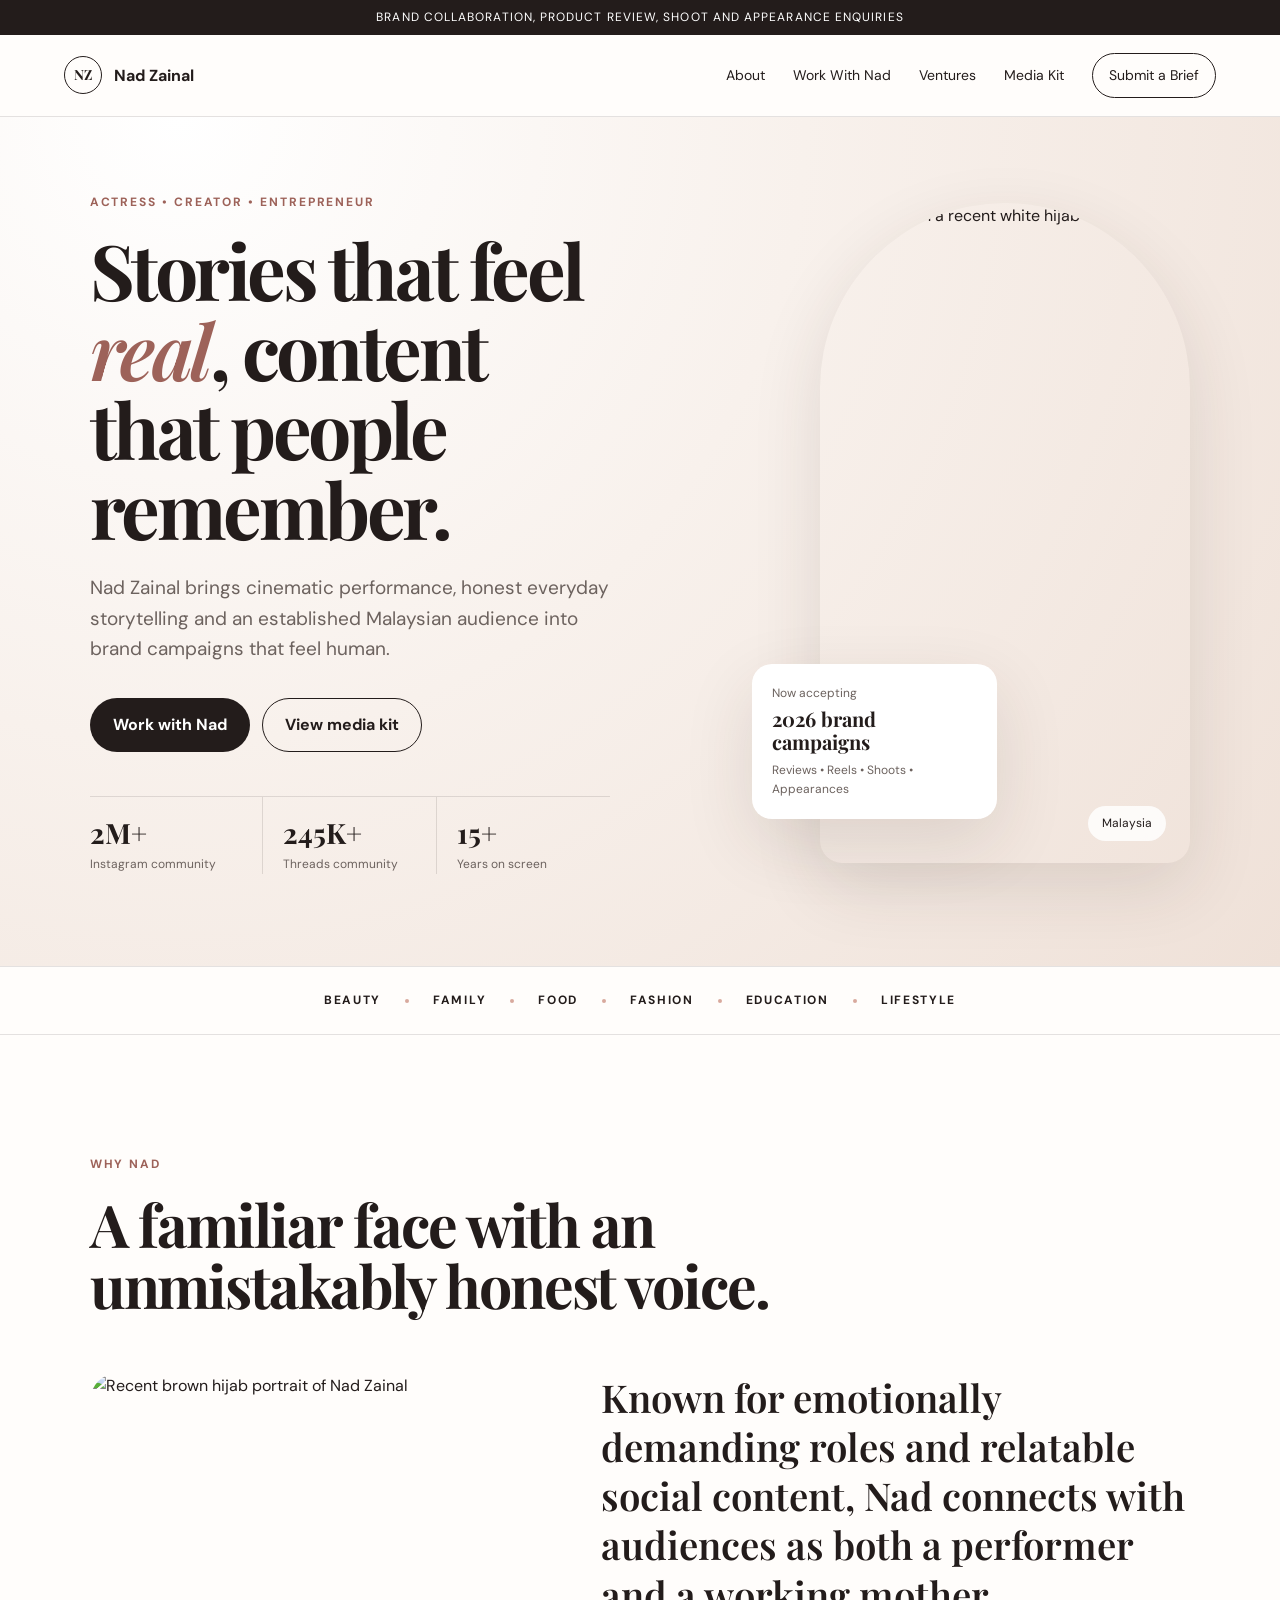
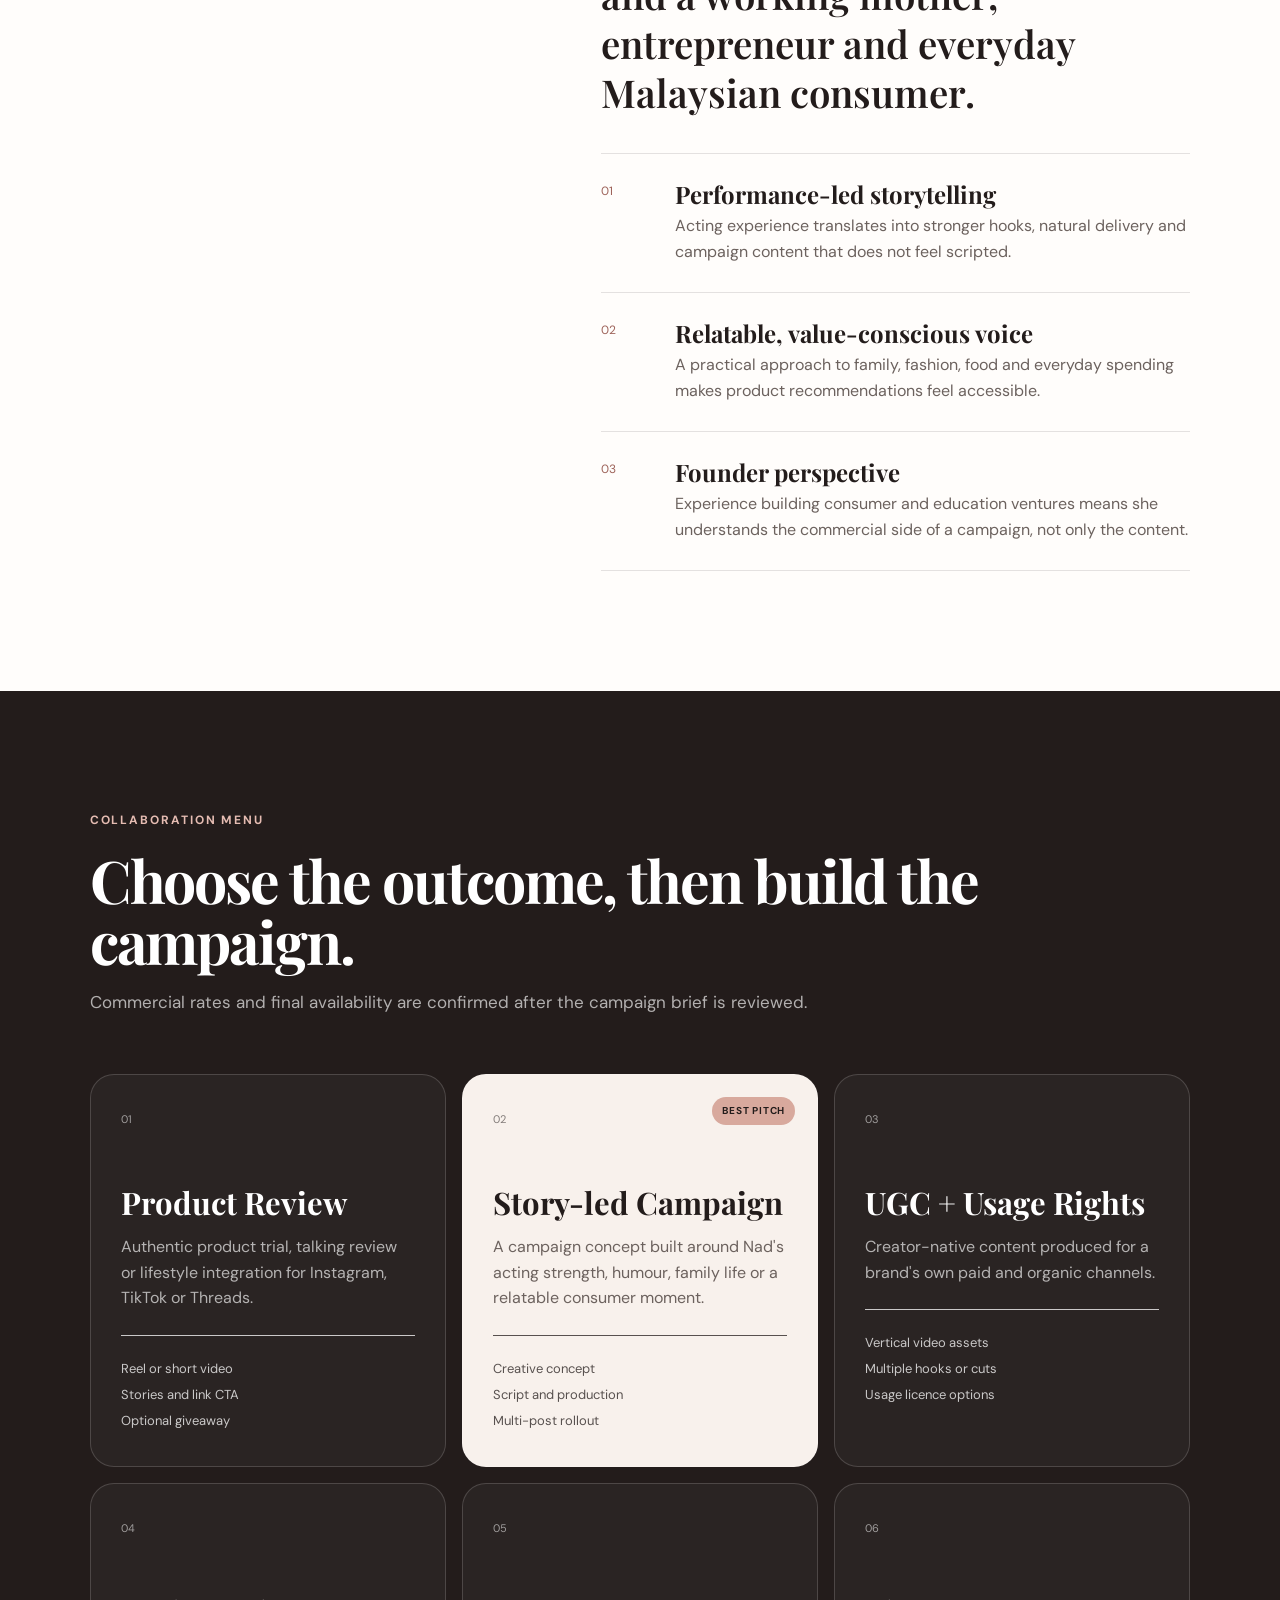
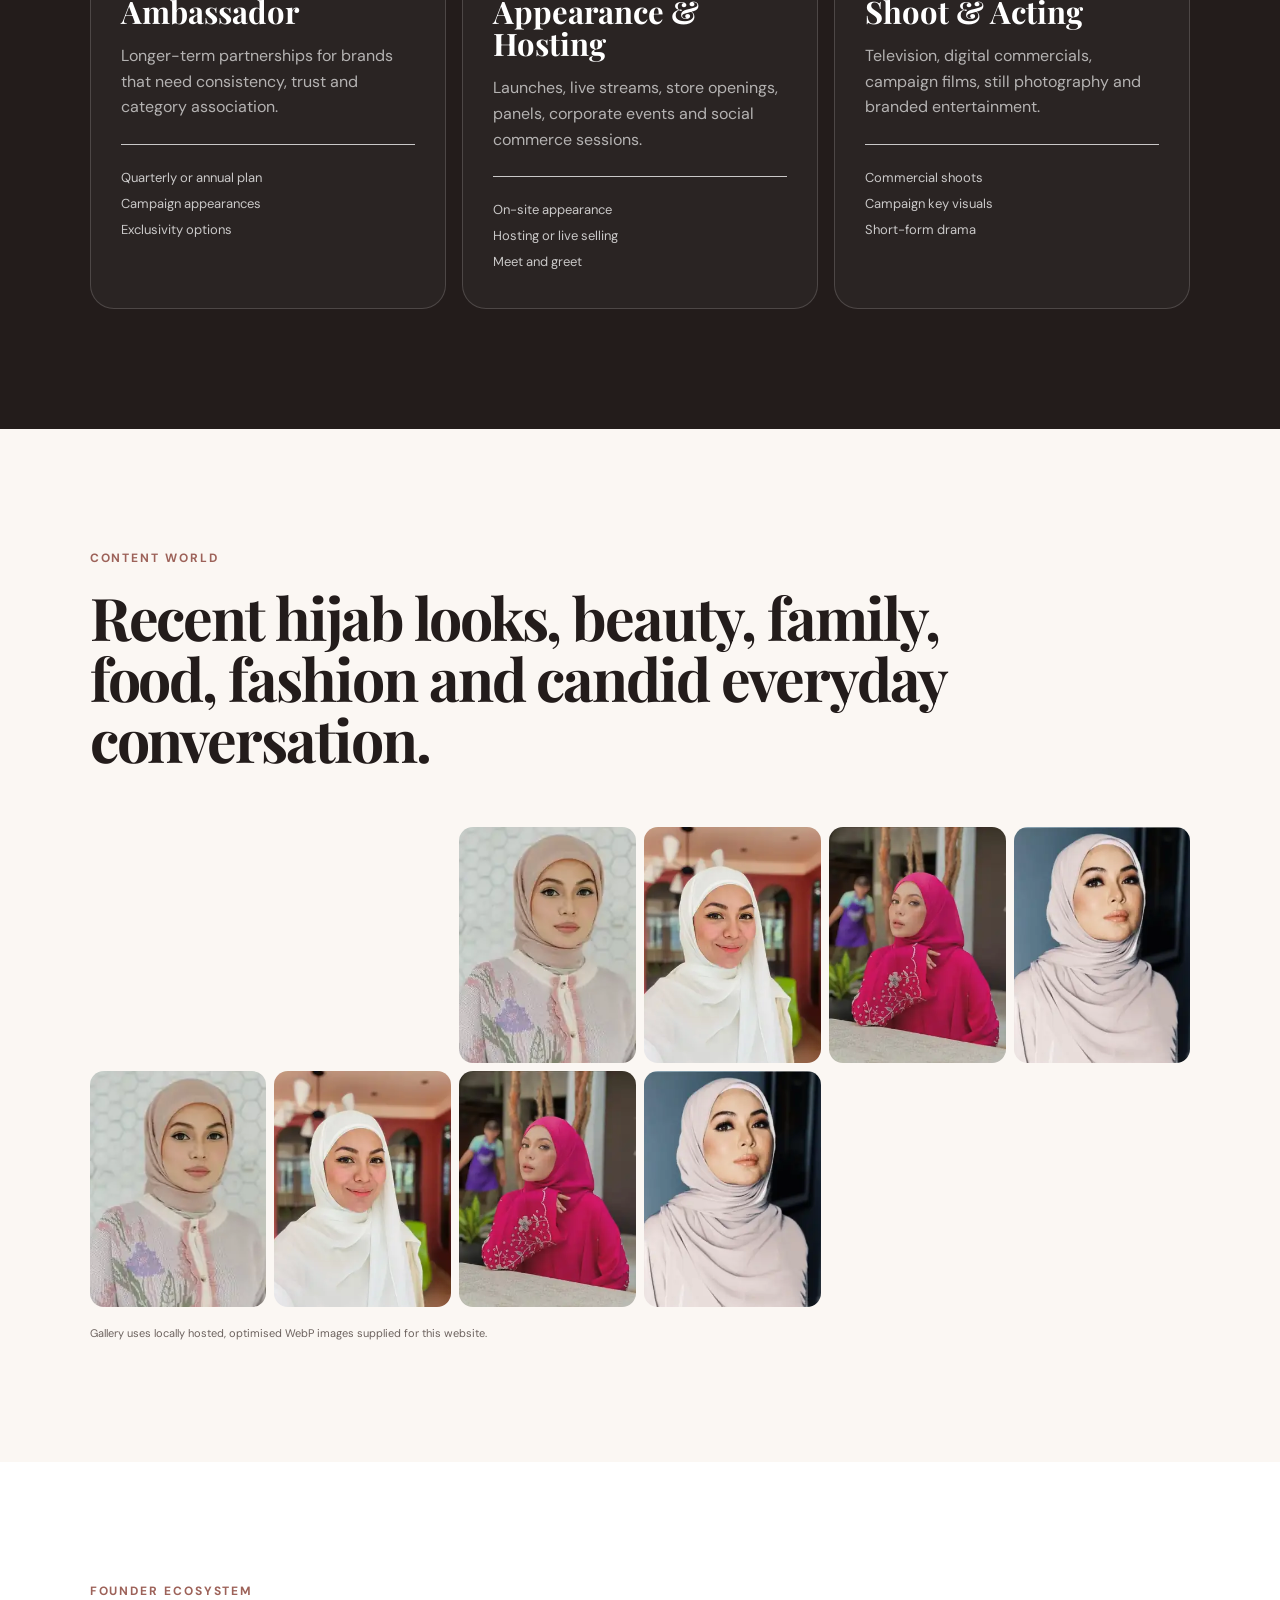
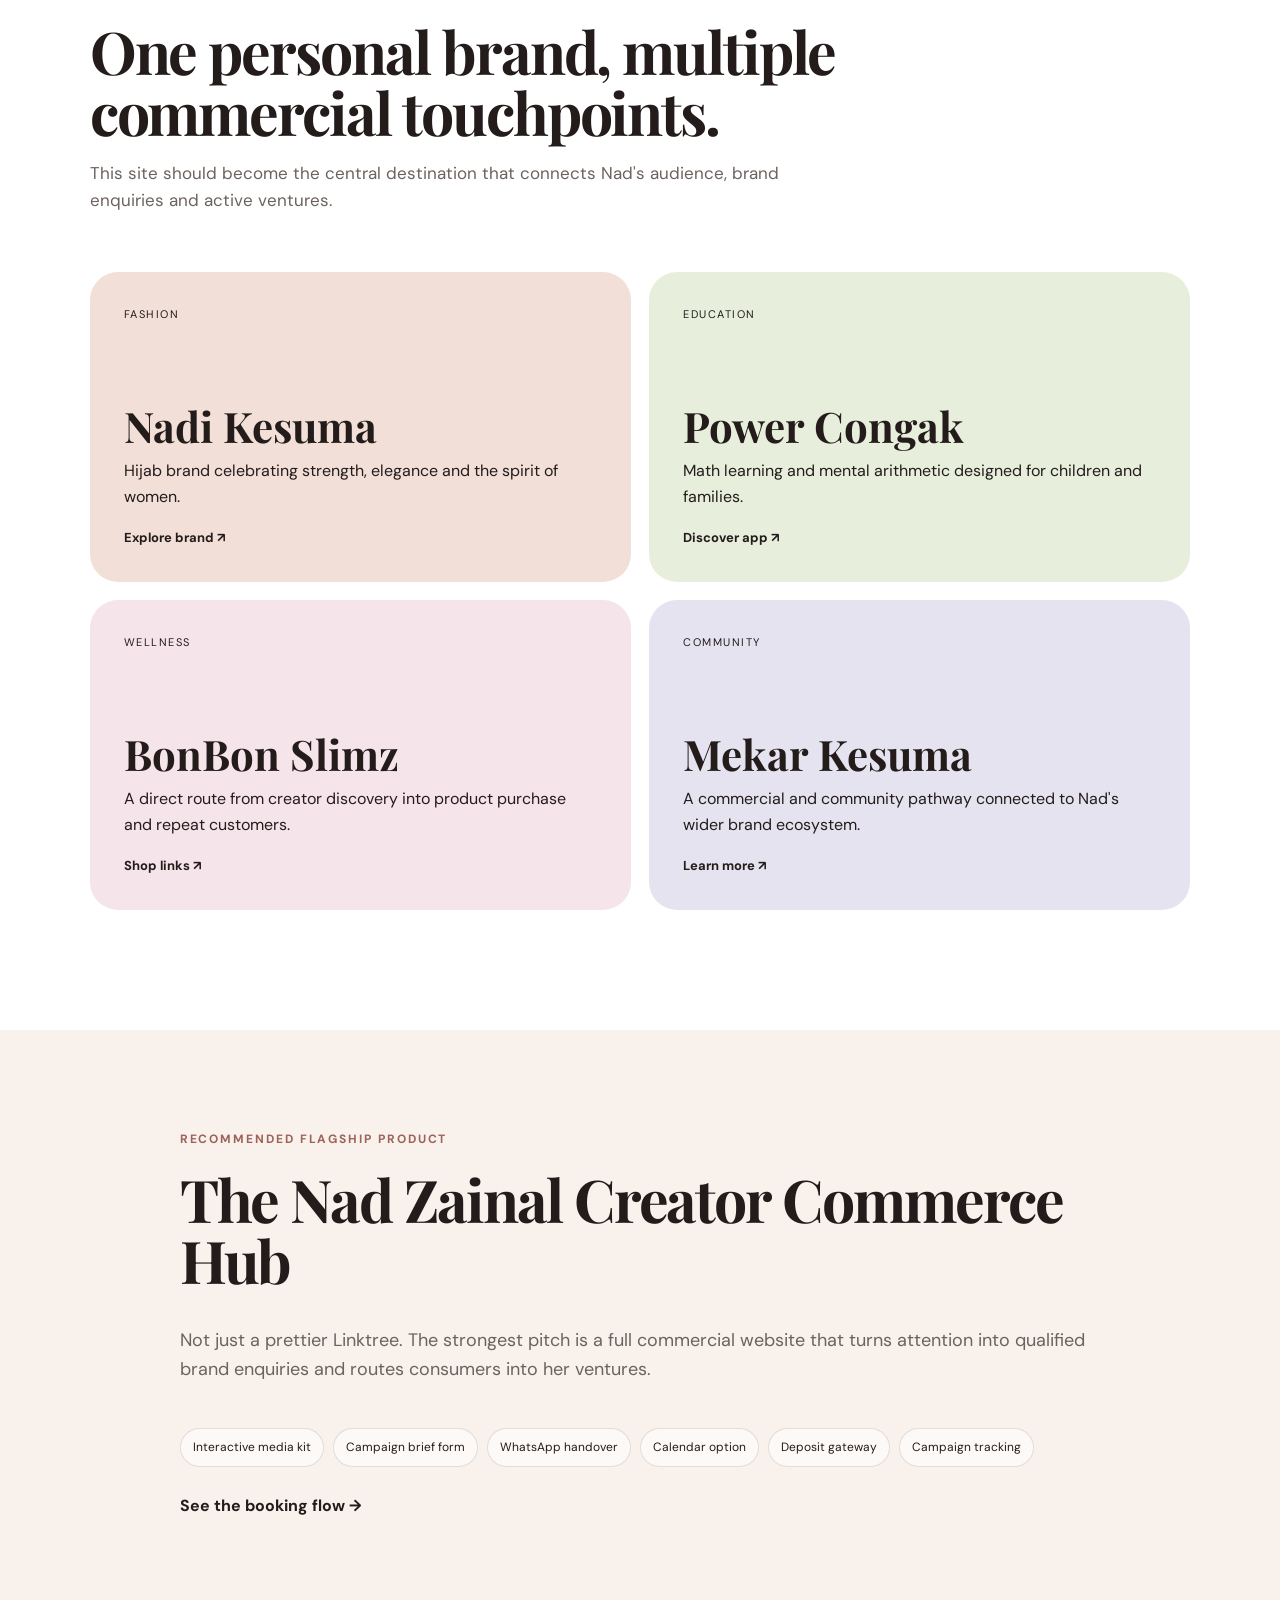
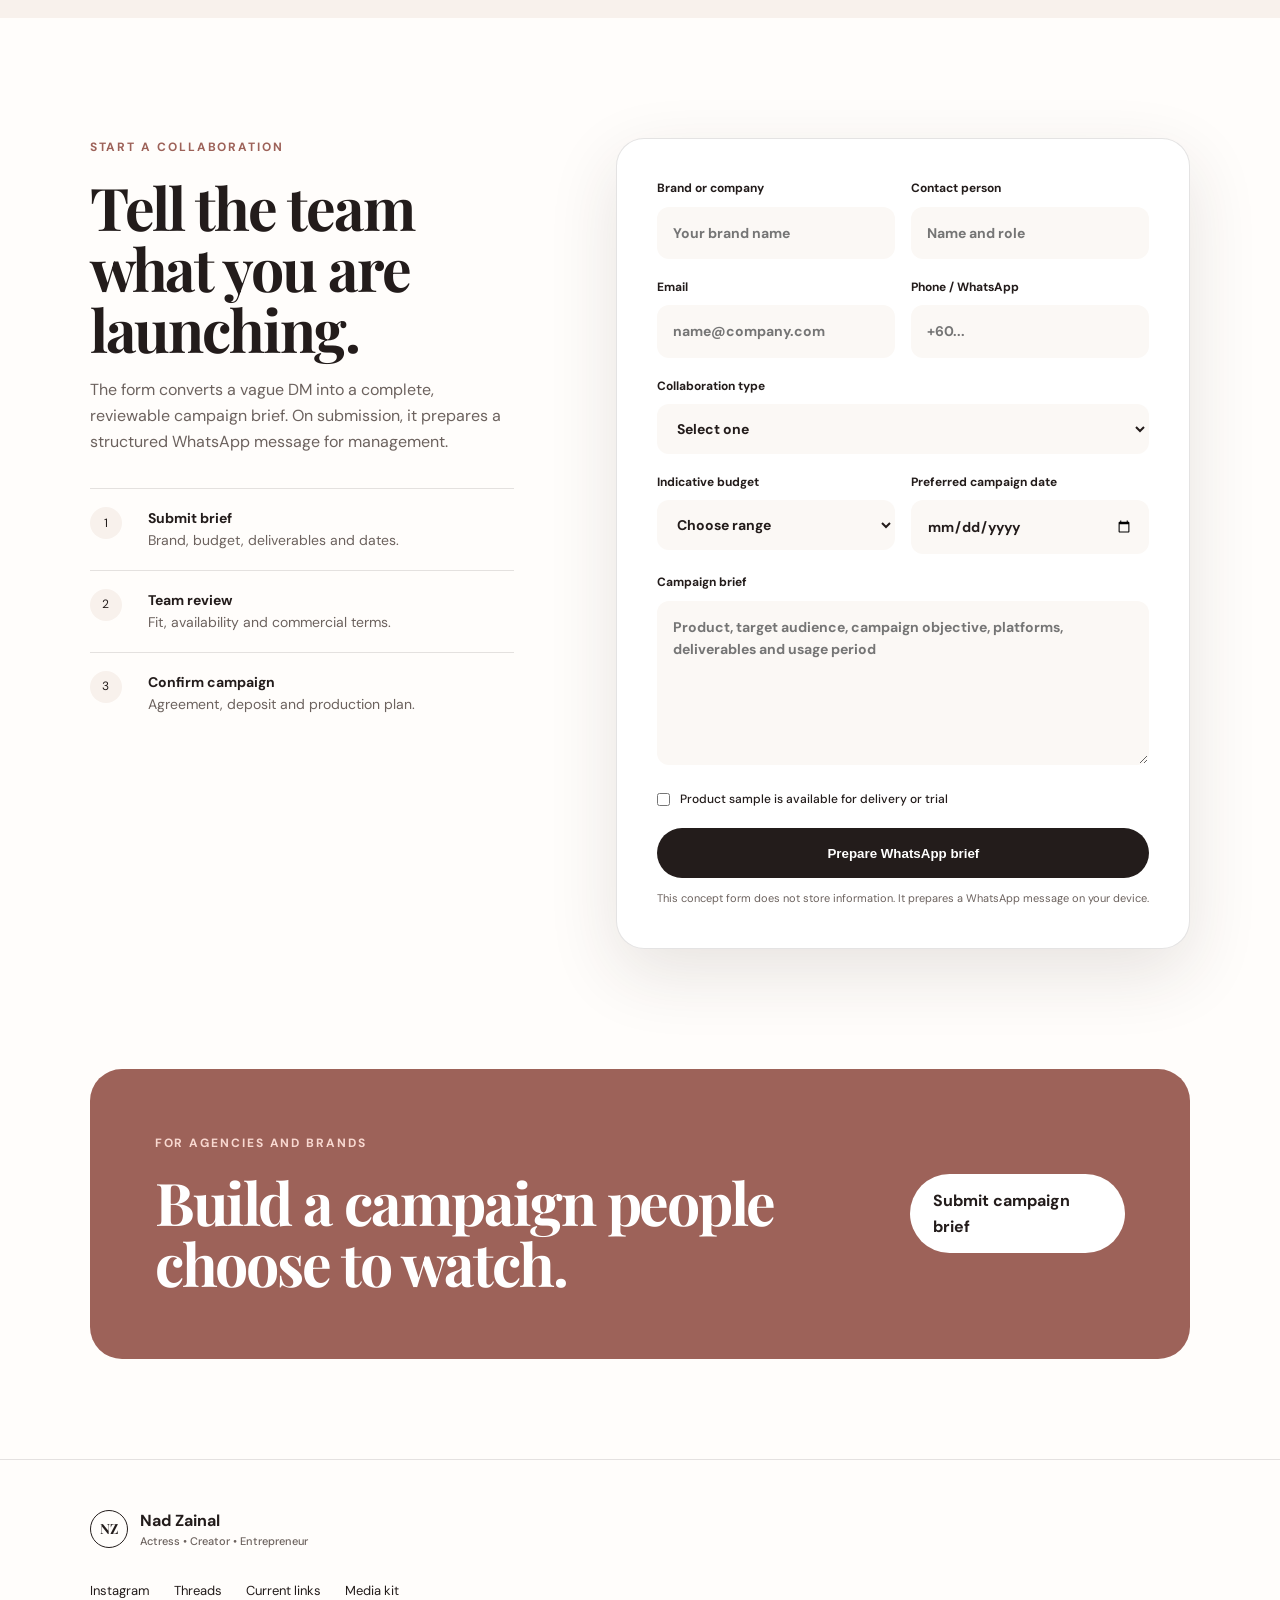
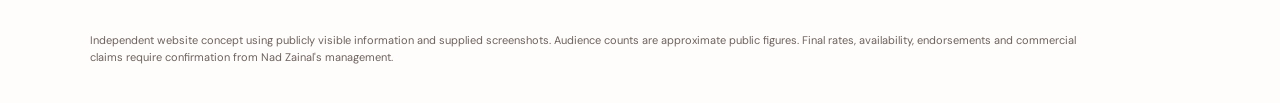
==== commit aeb33b15: "Remove unwanted campaign image and use text-only section" ====
--- a/index.html
+++ b/index.html
@@ -125,9 +125,8 @@
 <a class="venture-card mekar reveal" href="https://linktr.ee/nadzainal" rel="noopener" target="_blank"><span>Community</span><h3>Mekar Kesuma</h3><p>A commercial and community pathway connected to Nad's wider brand ecosystem.</p><b>Learn more ↗</b></a>
 </div>
 </section>
-<section class="campaign-section">
-<div class="campaign-image reveal"><img alt="Recent pink hijab campaign portrait of Nad Zainal" referrerpolicy="no-referrer" src="https://www.utusan.com.my/wp-content/uploads/nad.jpg"/></div>
-<div class="campaign-copy reveal">
+<section class="campaign-section" style="display:block;min-height:auto">
+<div class="campaign-copy reveal" style="max-width:1100px;margin:0 auto;padding:100px 7vw">
 <p class="eyebrow">Recommended flagship product</p>
 <h2>The Nad Zainal Creator Commerce Hub</h2>
 <p>Not just a prettier Linktree. The strongest pitch is a full commercial website that turns attention into qualified brand enquiries and routes consumers into her ventures.</p>
